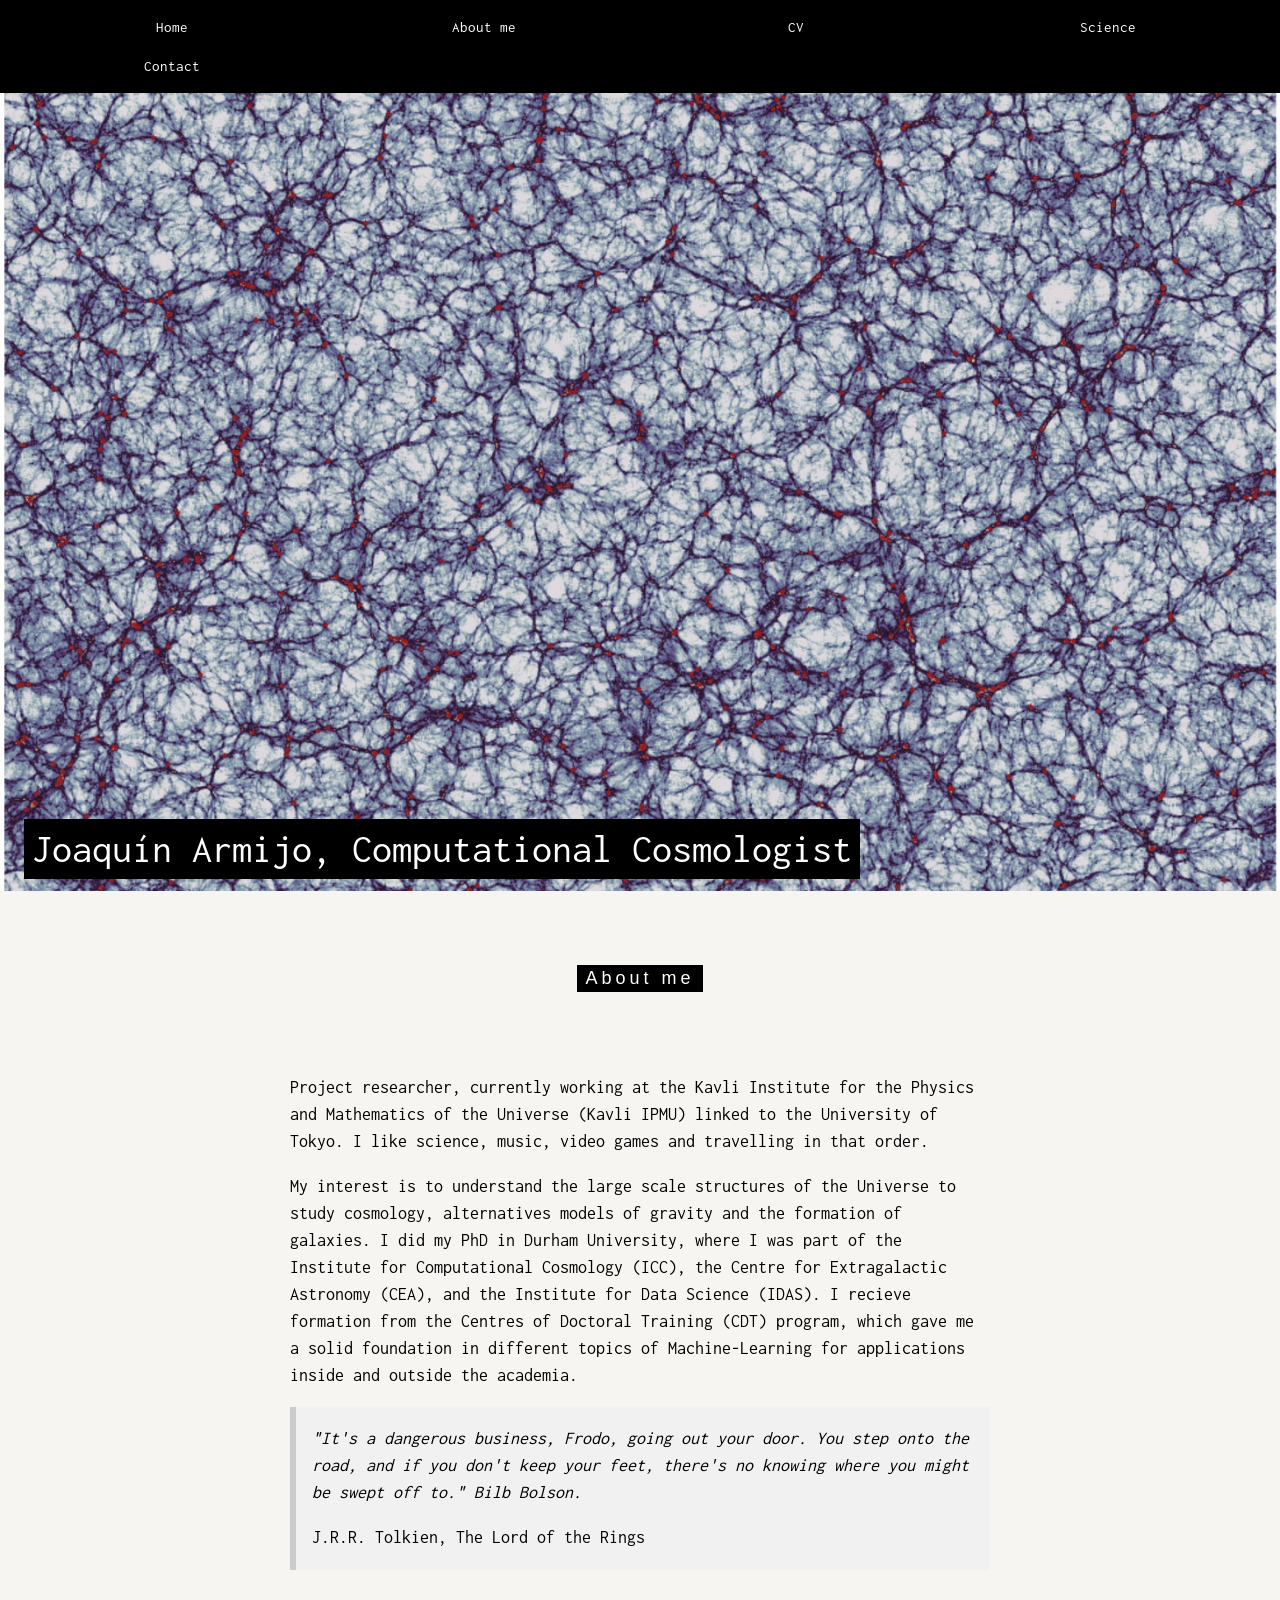
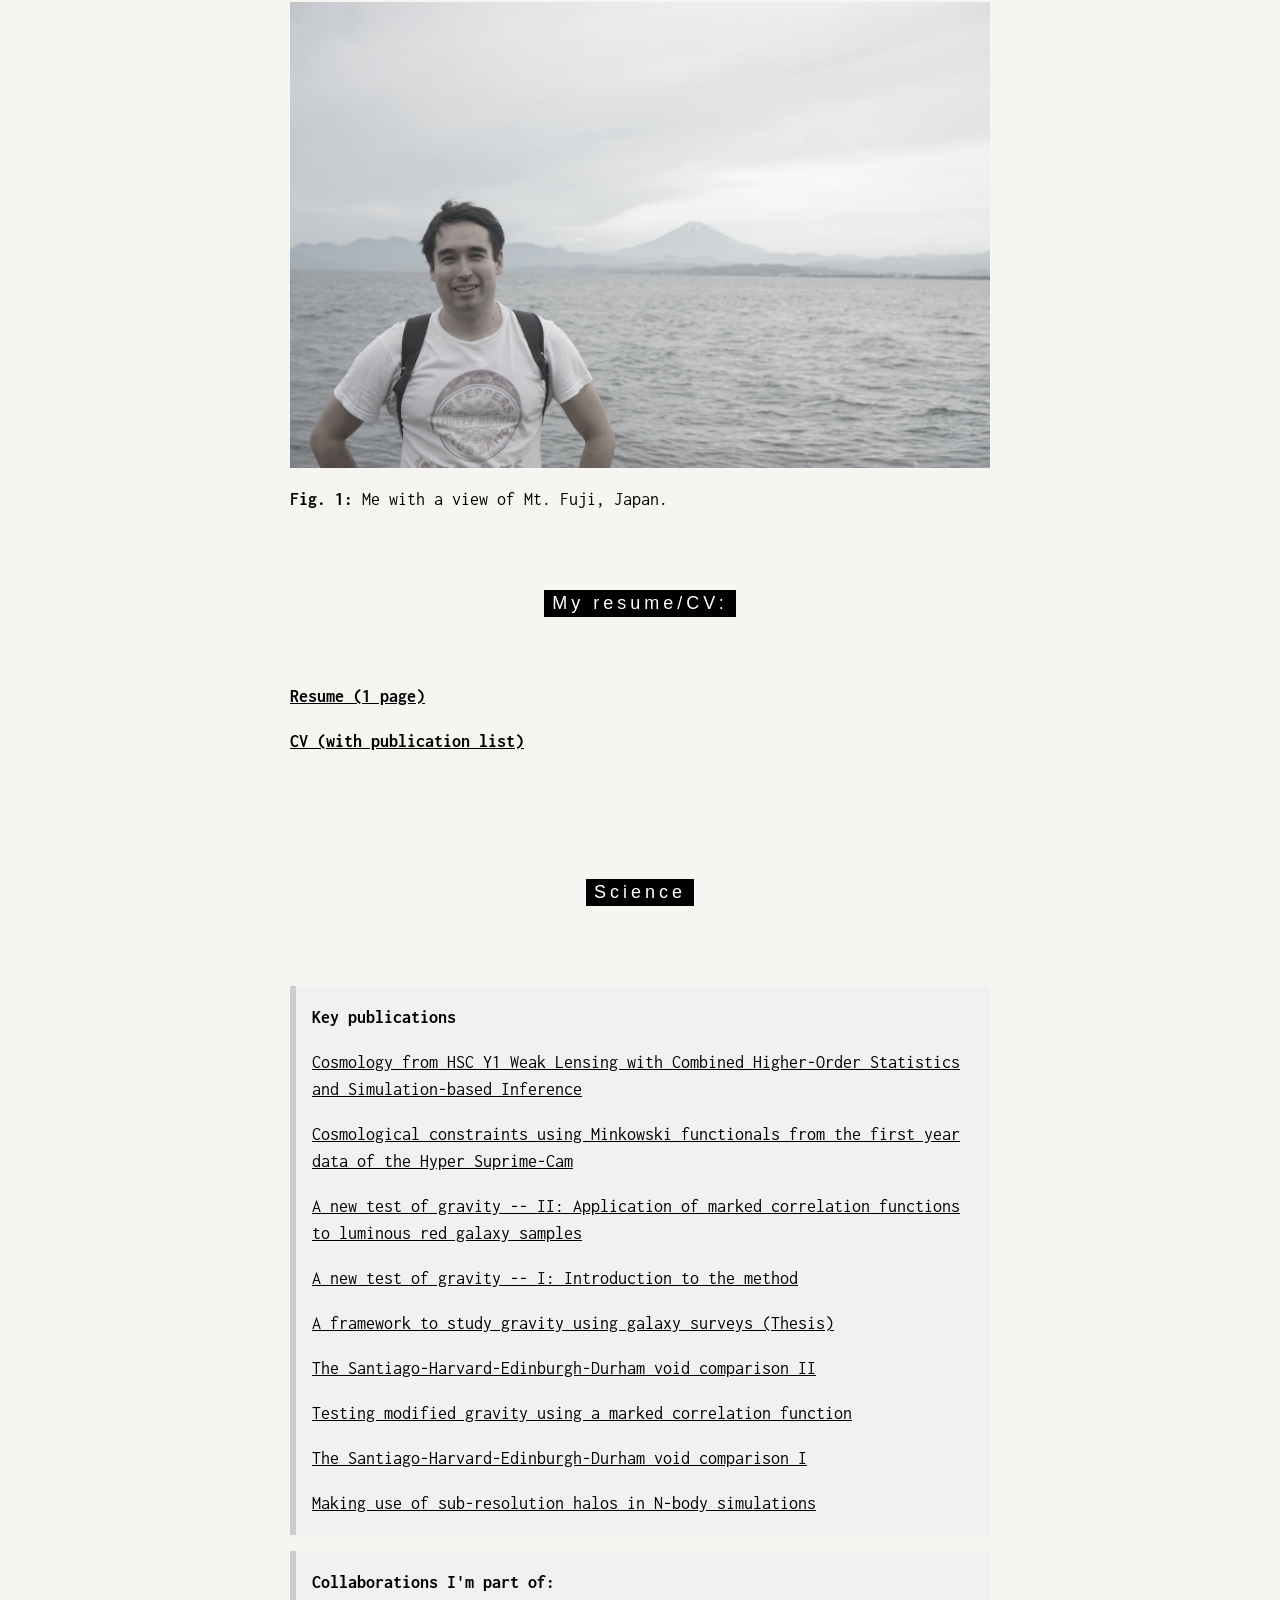
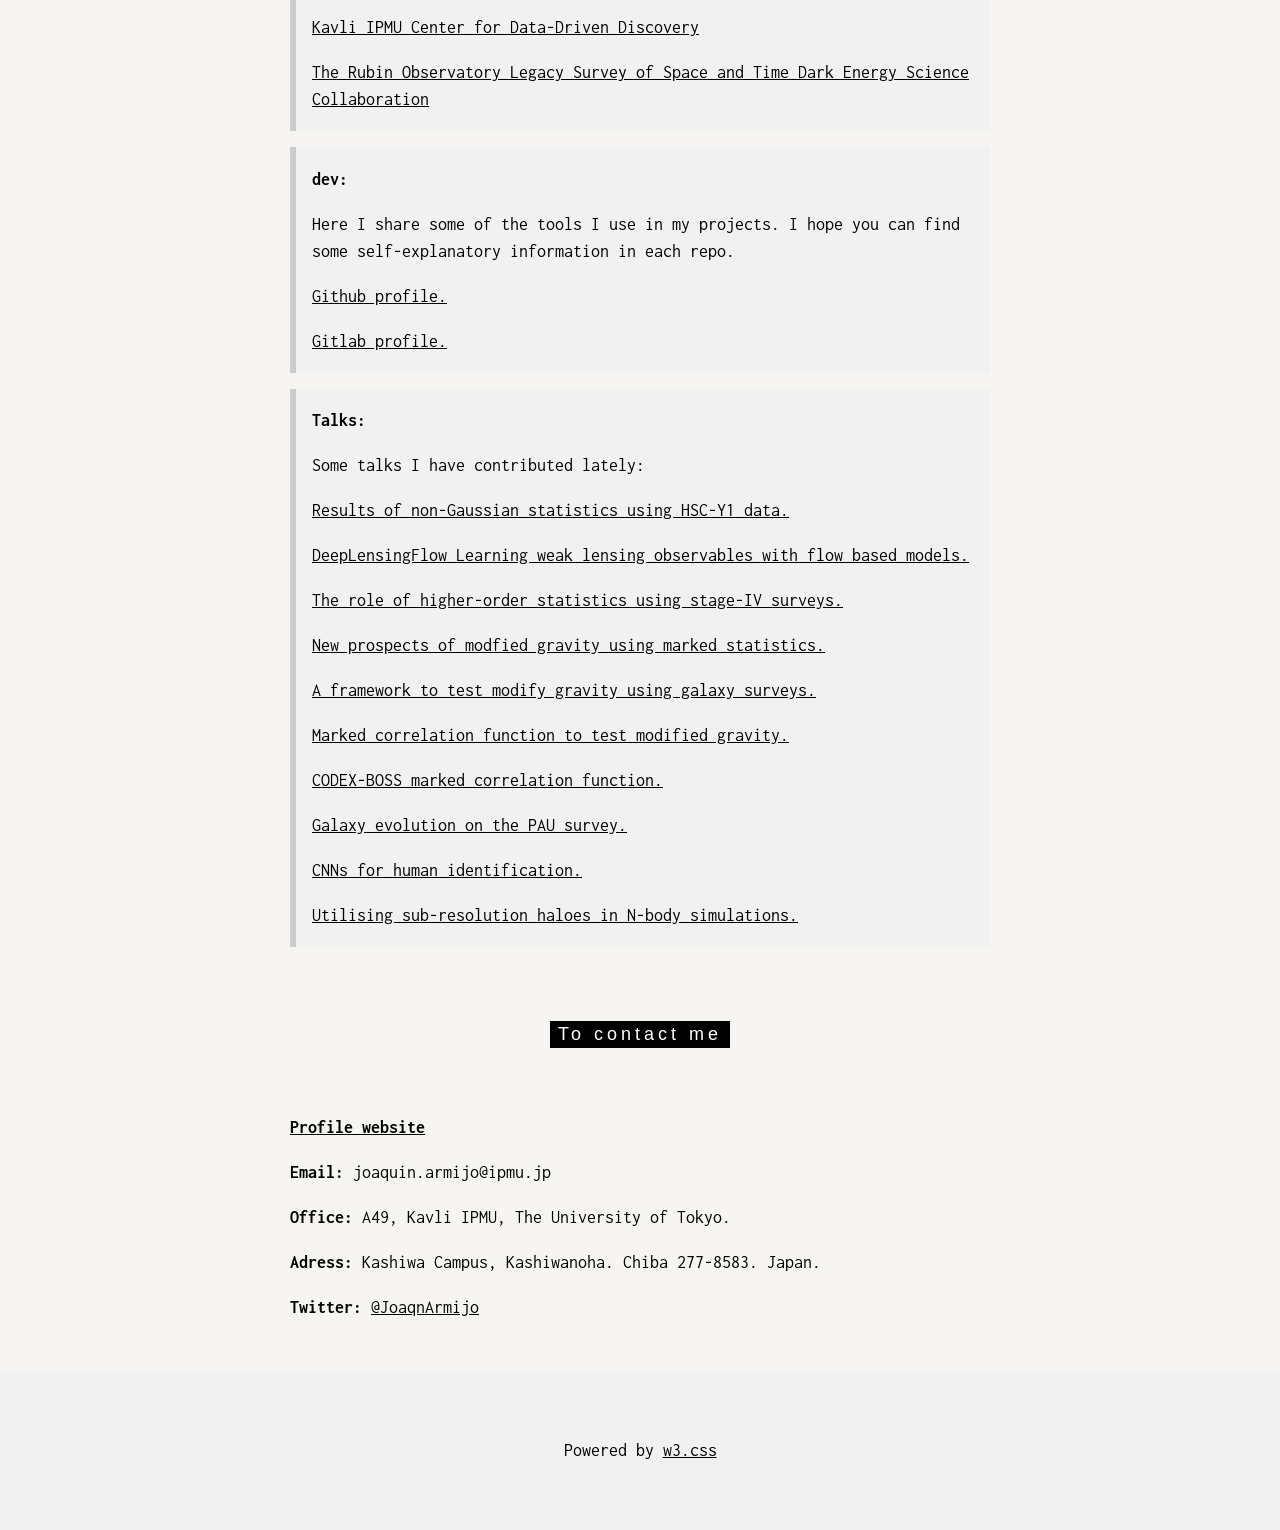
==== index.html @ f5b9fa9b "Update index.html" ====
<!DOCTYPE html>

<html>

<title> Joaquin Armijo, PhD in Astrophysics </title>
<meta charset="UTF-8">
<meta name="viewport" content="width=device-width, initial-scale=1">
<link rel="stylesheet" href="https://www.w3schools.com/w3css/4/w3.css">
<link rel="stylesheet" href="https://fonts.googleapis.com/css?family=Inconsolata">
<style>
body, html {
  height: 100%;
  font-family: "Inconsolata", sans-serif;
}

.bgimg {
  background-position: center;
  background-size: cover;
  background-image: url("w3images/GR_L768_z0.3_galaxies.jpg");
  min-height: 99%;
}

.menu {
  display: none;
}
</style>
<body>

<!-- Links (sit on top) -->
<div class="w3-top">
  <div class="w3-row w3-padding w3-black">
    <div class="w3-col s3">
      <a href="#" class="w3-button w3-block w3-black">Home</a>
    </div>
    <div class="w3-col s3">
      <a href="#About" class="w3-button w3-block w3-black">About me</a>
    </div>
    <div class="w3-col s3">
      <a href="#CV" class="w3-button w3-block w3-black">CV</a>
    </div>
    <div class="w3-col s3">
      <a href="#Science" class="w3-button w3-block w3-black">Science</a>
    </div>
    <div class="w3-col s3">
      <a href="#Contact" class="w3-button w3-block w3-black">Contact</a>
    </div>
  </div>
</div>

<!-- Header with image -->
<header class="bgimg w3-display-container w3-grayscale-min" id="home">
  <div class="w3-display-bottomleft w3-center w3-padding-large w3-hide-small">
    <span class="w3-tag w3-text-white" style="font-size:40px">Joaquín Armijo, Computational Cosmologist</span>
  </div>
</header>

<!-- Add a background color and large text to the whole page -->
<div class="w3-sand w3-grayscale w3-large">

<!-- About Container -->
<div class="w3-container" id="About">
  <div class="w3-content" style="max-width:700px">
    <h5 class="w3-center w3-padding-64"><span class="w3-tag w3-wide">About me</span></h5>
    <p> Project researcher, currently working at the Kavli Institute for the Physics and Mathematics of the Universe (Kavli IPMU) linked to the University of Tokyo. I like science, music, video games and travelling in that order.</p>
    <p> My interest is to understand the large scale structures of the Universe to study cosmology, alternatives models of gravity and the formation of galaxies. I did my PhD in Durham University, where I was part of the Institute for Computational Cosmology (ICC), the Centre for Extragalactic Astronomy (CEA), and the Institute for Data Science (IDAS).
	    I recieve formation from the Centres of Doctoral Training (CDT) program, which gave me a solid foundation in different topics of Machine-Learning for applications inside and outside the academia.</p>
    <div class="w3-panel w3-leftbar w3-light-grey">
      <p><i>"It's a dangerous business, Frodo, going out your door. You step onto the road, and if you don't keep your feet, there's no knowing where you might be swept off to." Bilb Bolson.</i></p>
      <p>J.R.R. Tolkien, The Lord of the Rings</p>
    </div>
    <img src="w3images/JA_Fuji.jpeg" style="width:100%;max-width:1000px" class="w3-margin-top">
    <p><strong>Fig. 1:</strong> Me with a view of Mt. Fuji, Japan.</p>

  </div>
</div>

<!-- CV/ Resume -->
<div class="w3-container" id="CV" style="padding-bottom:32px;">
  <div class="w3-content" style="max-width:700px">
    <h5 class="w3-center w3-padding-48"><span class="w3-tag w3-wide">My resume/CV:</span></h5>
    <p><a href= "resume1page_JoaquinArmijo.pdf" target="_blank"> <strong> Resume (1 page) </strong></a> </p>
  	<p><a href= "CV_JoaquinArmijo.pdf" target="_blank"> <strong> CV (with publication list) </strong></a> </p>
  </div>
</div>


<!-- Science Container -->
<div class="w3-container" id="Science">
  <div class="w3-content" style="max-width:700px">
  <h5 class="w3-center w3-padding-64"><span class="w3-tag w3-wide">Science</span></h5>
    <div class="w3-panel w3-leftbar w3-light-grey">
      <p><strong>Key publications</strong></p>
      <p> <a href = "https://arxiv.org/abs/2409.01301" target="_blank"> Cosmology from HSC Y1 Weak Lensing with Combined Higher-Order Statistics and Simulation-based Inference </a> </p>        
      <p> <a href = "https://arxiv.org/abs/2410.00401" target="_blank"> Cosmological constraints using Minkowski functionals from the first year data of the Hyper Suprime-Cam </a> </p>    
      <p> <a href = "https://arxiv.org/abs/2309.09636" target="_blank"> A new test of gravity -- II: Application of marked correlation functions to luminous red galaxy samples </a> </p>    
      <p> <a href = "https://arxiv.org/abs/2304.06218" target="_blank"> A new test of gravity -- I: Introduction to the method </a> </p>    
      <p> <a href = "http://etheses.dur.ac.uk/14746/" target="_blank"> A framework to study gravity using galaxy surveys (Thesis) </a> </p>    
      <p> <a href = "https://arxiv.org/abs/1810.02864" target="_blank"> The Santiago-Harvard-Edinburgh-Durham void comparison II </a> </p>
      <p>  <a href="https://arxiv.org/abs/1801.08975" target="_blank"> Testing modified gravity using a marked correlation function </a> </p>
      <p> <a href ="https://arxiv.org/abs/1710.01730" target="_blank"> The Santiago-Harvard-Edinburgh-Durham void comparison I </a></p>
      <p> <a href ="https://arxiv.org/abs/2111.11321" target="_blank"> Making use of sub-resolution halos in N-body simulations</a></p>
    </div>
    <div class="w3-panel w3-leftbar w3-light-grey">
      <p><strong>Collaborations I'm part of:</strong></p>
	<p> <a href = "https://cd3.ipmu.jp" target="_blank"> Kavli IPMU Center for Data-Driven Discovery </a> </p>
      <p> <a href = "https://lsstdesc.org" target="_blank"> The Rubin Observatory Legacy Survey of Space and Time Dark Energy Science Collaboration </a> </p>
    </div>
    <div class="w3-panel w3-leftbar w3-light-grey">
      <p><strong>dev:</strong></p>
      <p> Here I share some of the tools I use in my projects. I hope you can find some self-explanatory information in each repo. </p>
      <p> <a href = "https://github.com/jarmijotorres/" target="_blank"> Github profile. </a> </p>
      <p> <a href = "https://gitlab.com/jarmijotorres" target="_blank"> Gitlab profile. </a></p>
    </div>
    <div class="w3-panel w3-leftbar w3-light-grey">
      <p><strong>Talks:</strong></p>
      <p> Some talks I have contributed lately: </p>
	  <p> <a href = "talks\Presentation Cosmo2024 京都.pdf" target="_blank"> Results of non-Gaussian statistics using HSC-Y1 data. </a> </p>      
	  <p> <a href = "talks\Jarmijo_DeepLensingFlow_Chania.pdf" target="_blank"> DeepLensingFlow Learning weak lensing observables with flow based models. </a> </p>      
	  <p> <a href = "talks\Jarmijo_HOS-LSST.pdf" target="_blank"> The role of higher-order statistics using stage-IV surveys. </a> </p>    
	  <p> <a href = "talks\Jarmijo_SHACS_MG.pdf" target="_blank"> New prospects of modfied gravity using marked statistics. </a> </p>  
	  <p> <a href = "talks\IPMU_talk.pdf" target="_blank"> A framework to test modify gravity using galaxy surveys. </a> </p>
	  <p> <a href = "talks\Mock_Cba_jarmijo.pdf" target="_blank" > Marked correlation function to test modified gravity.</a> </p>
      <p> <a href = "talks\CODEXBOSS_talk.pdf" target="_blank"> CODEX-BOSS marked correlation function.</a> </p>
	  <p> <a href = "talks\PAUS_talk.pdf" target="_blank" > Galaxy evolution on the PAU survey.</a> </p>
	  <p> <a href = "talks\TeamProject_Tharsus.pdf" target="_blank" > CNNs for human identification.</a> </p>
	  <p> <a href = "https://slides.com/jarmijo/deck-c13eb0/fullscreen" target="_blank"> Utilising sub-resolution haloes in N-body simulations. </a></p>
      
    </div>
  </div>
</div>

<!-- Contact/Area Container -->
<div class="w3-container" id="Contact" style="padding-bottom:32px;">
  <div class="w3-content" style="max-width:700px">
    <h5 class="w3-center w3-padding-48"><span class="w3-tag w3-wide">To contact me</span></h5>
    <p><a href= "https://db.ipmu.jp/member/personal/7015en.html" target="_blank"> <strong> Profile website </strong></a> </p>
    <p><strong>Email:</strong> joaquin.armijo@ipmu.jp</p>
    <p><strong>Office:</strong> A49, Kavli IPMU, The University of Tokyo.</p>
    <p><strong>Adress:</strong> Kashiwa Campus, Kashiwanoha. Chiba 277-8583. Japan.</p>
    <p> <strong>Twitter:</strong> <a href="https://twitter.com/JoaqnArmijo"> @JoaqnArmijo </a></p>
  </div>
</div>

<!-- Footer -->
<footer class="w3-center w3-light-grey w3-padding-48 w3-large">
  <p>Powered by <a href="https://www.w3schools.com/w3css/default.asp" title="W3.CSS" target="_blank" class="w3-hover-text-green">w3.css</a></p>
</footer>

<script>
// Tabbed Menu
function openMenu(evt, menuName) {
  var i, x, tablinks;
  x = document.getElementsByClassName("menu");
  for (i = 0; i < x.length; i++) {
    x[i].style.display = "none";
  }
  tablinks = document.getElementsByClassName("tablink");
  for (i = 0; i < x.length; i++) {
    tablinks[i].className = tablinks[i].className.replace(" w3-dark-grey", "");
  }
  document.getElementById(menuName).style.display = "block";
  evt.currentTarget.firstElementChild.className += " w3-dark-grey";
}
document.getElementById("myLink").click();
</script>

</body>
</html>
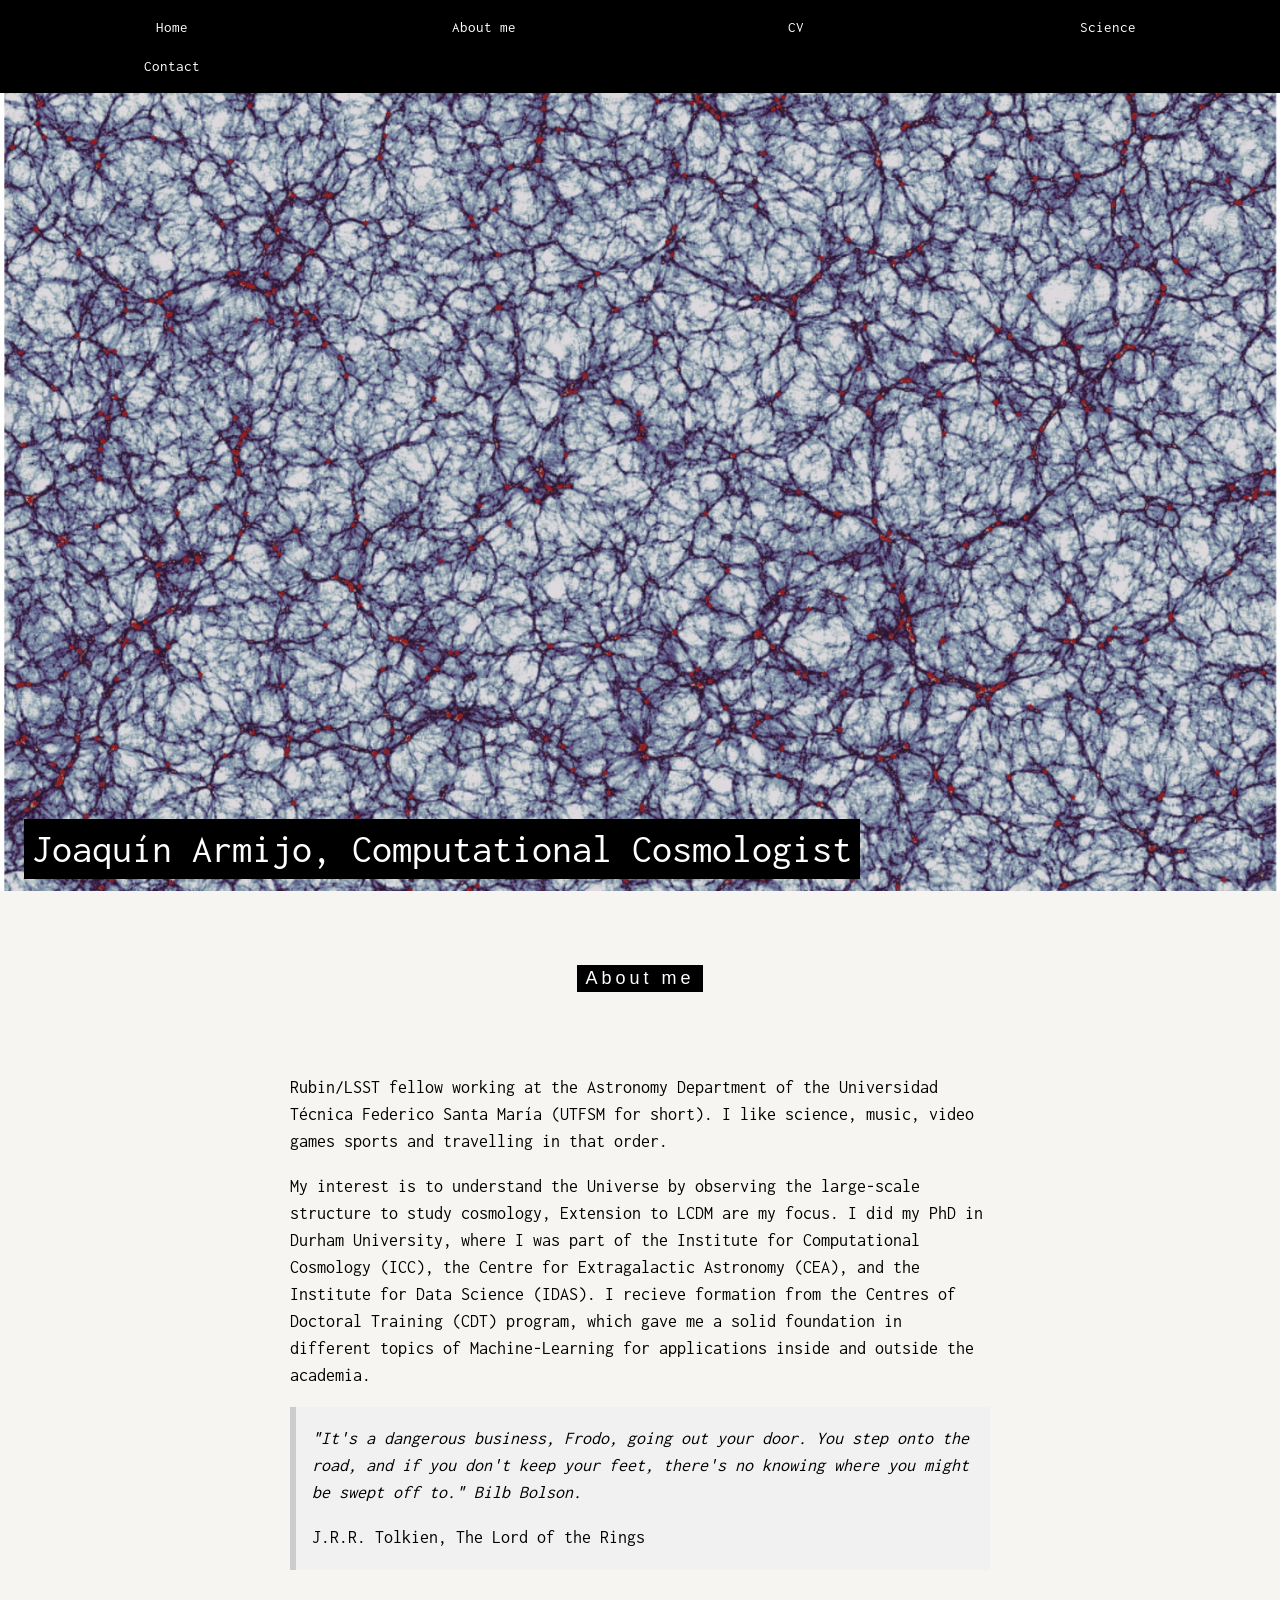
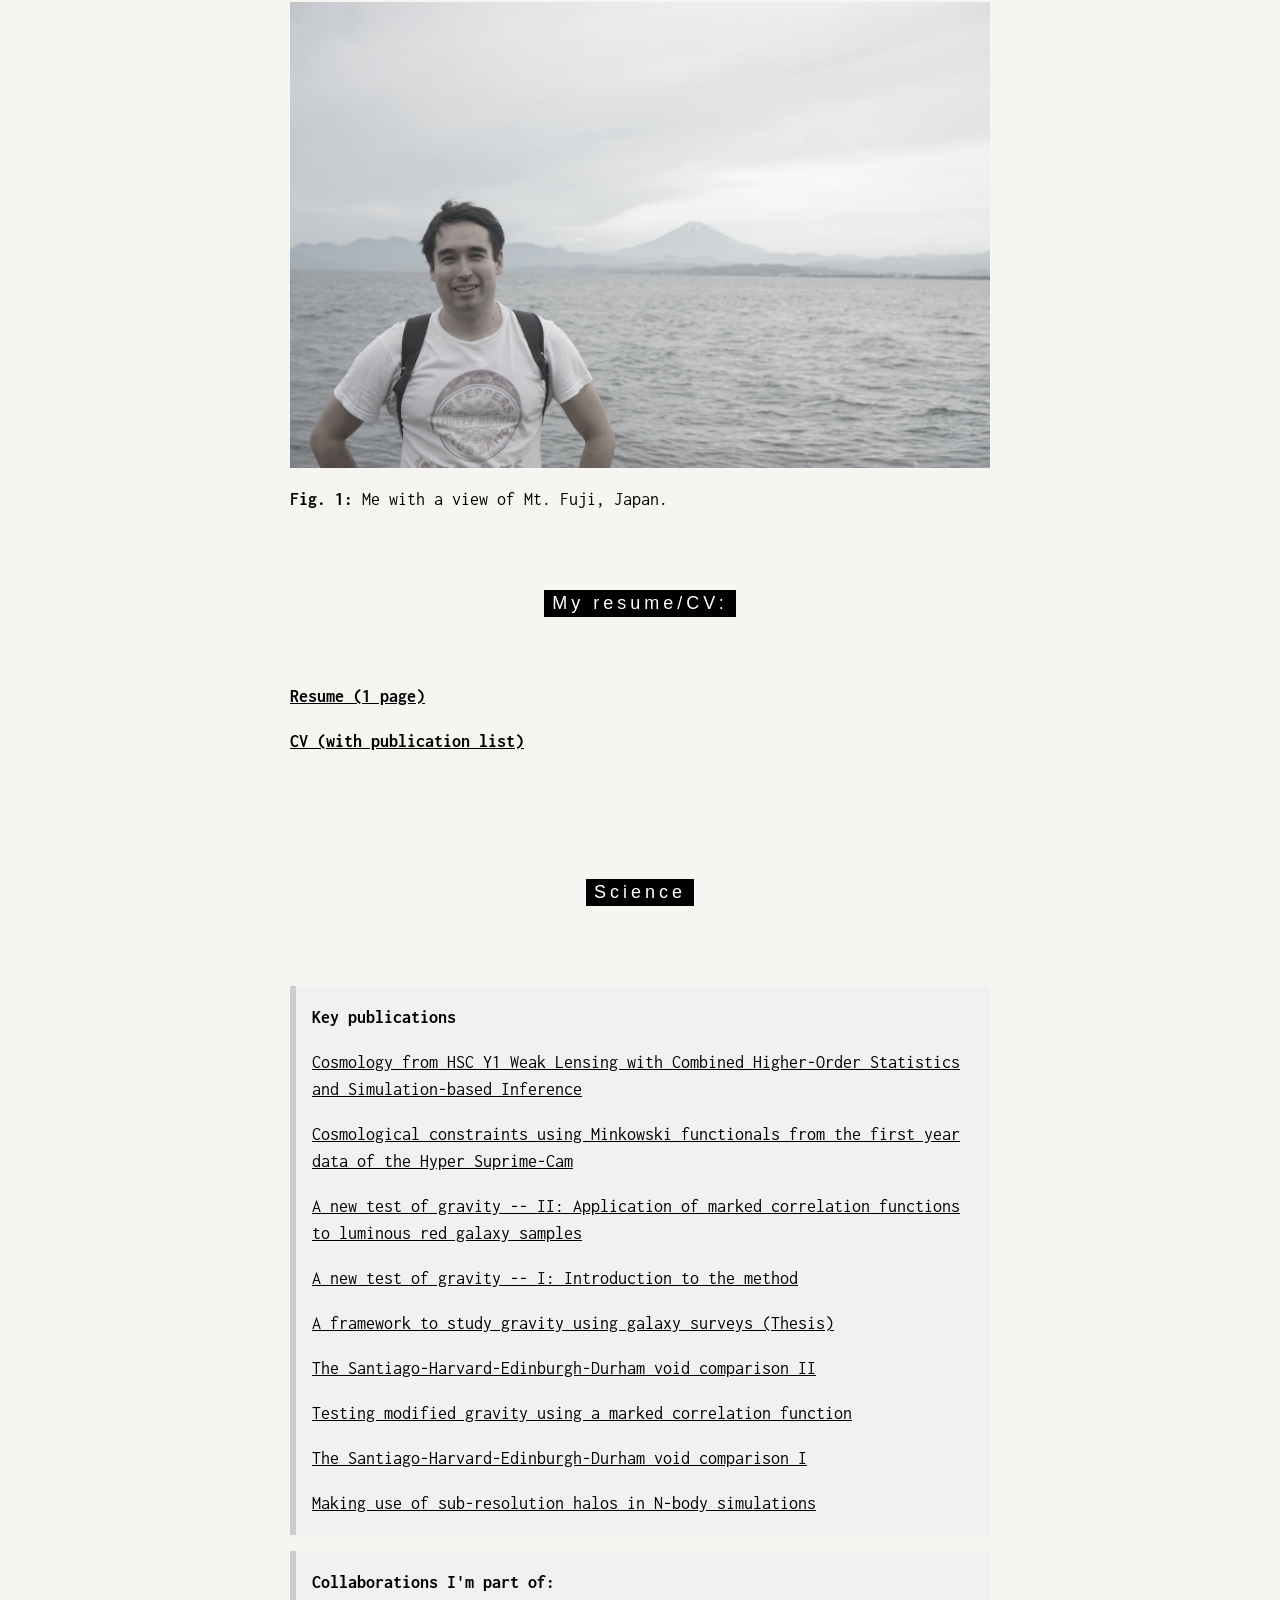
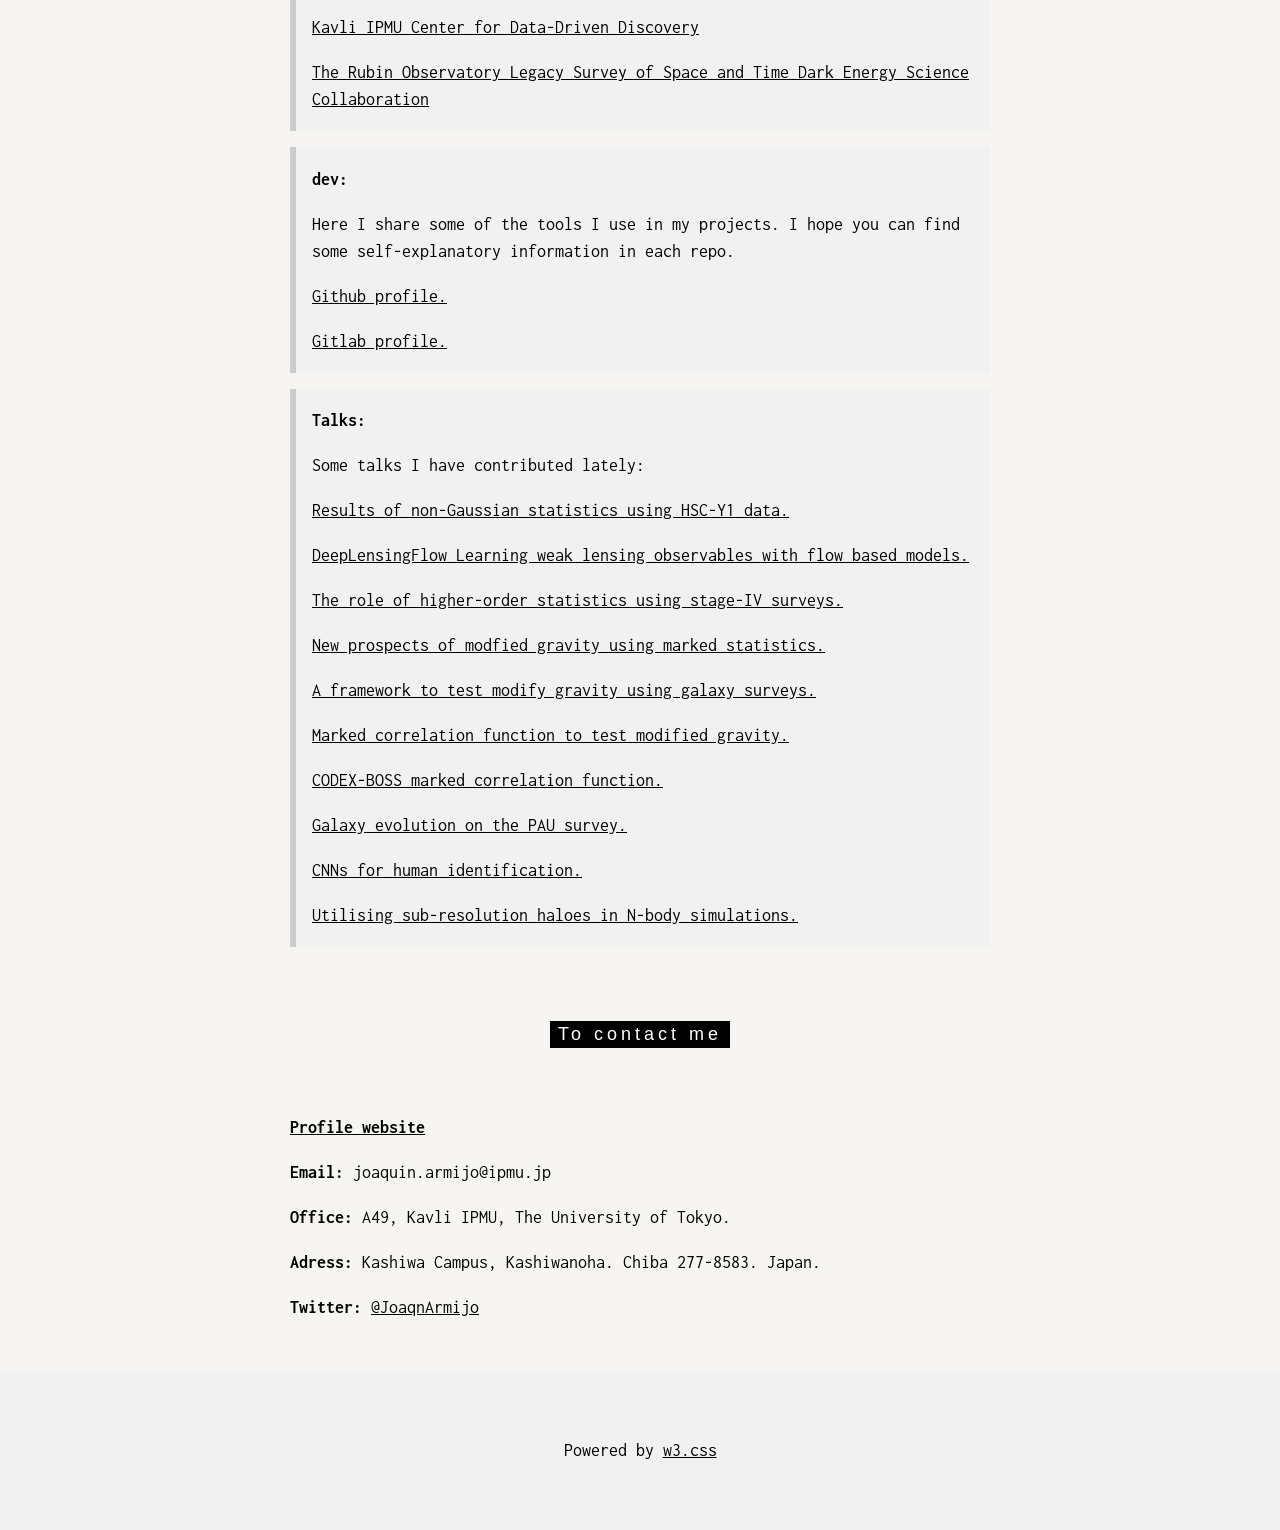
==== commit d3292b76: "Update description in index" ====
--- a/index.html
+++ b/index.html
@@ -61,8 +61,8 @@
 <div class="w3-container" id="About">
   <div class="w3-content" style="max-width:700px">
     <h5 class="w3-center w3-padding-64"><span class="w3-tag w3-wide">About me</span></h5>
-    <p> Project researcher, currently working at the Kavli Institute for the Physics and Mathematics of the Universe (Kavli IPMU) linked to the University of Tokyo. I like science, music, video games and travelling in that order.</p>
-    <p> My interest is to understand the large scale structures of the Universe to study cosmology, alternatives models of gravity and the formation of galaxies. I did my PhD in Durham University, where I was part of the Institute for Computational Cosmology (ICC), the Centre for Extragalactic Astronomy (CEA), and the Institute for Data Science (IDAS).
+    <p> Rubin/LSST fellow working at the Astronomy Department of the Universidad Técnica Federico Santa María (UTFSM for short). I like science, music, video games sports and travelling in that order.</p>
+    <p> My interest is to understand the Universe by observing the large-scale structure to study cosmology, Extension to LCDM are my focus. I did my PhD in Durham University, where I was part of the Institute for Computational Cosmology (ICC), the Centre for Extragalactic Astronomy (CEA), and the Institute for Data Science (IDAS).
 	    I recieve formation from the Centres of Doctoral Training (CDT) program, which gave me a solid foundation in different topics of Machine-Learning for applications inside and outside the academia.</p>
     <div class="w3-panel w3-leftbar w3-light-grey">
       <p><i>"It's a dangerous business, Frodo, going out your door. You step onto the road, and if you don't keep your feet, there's no knowing where you might be swept off to." Bilb Bolson.</i></p>
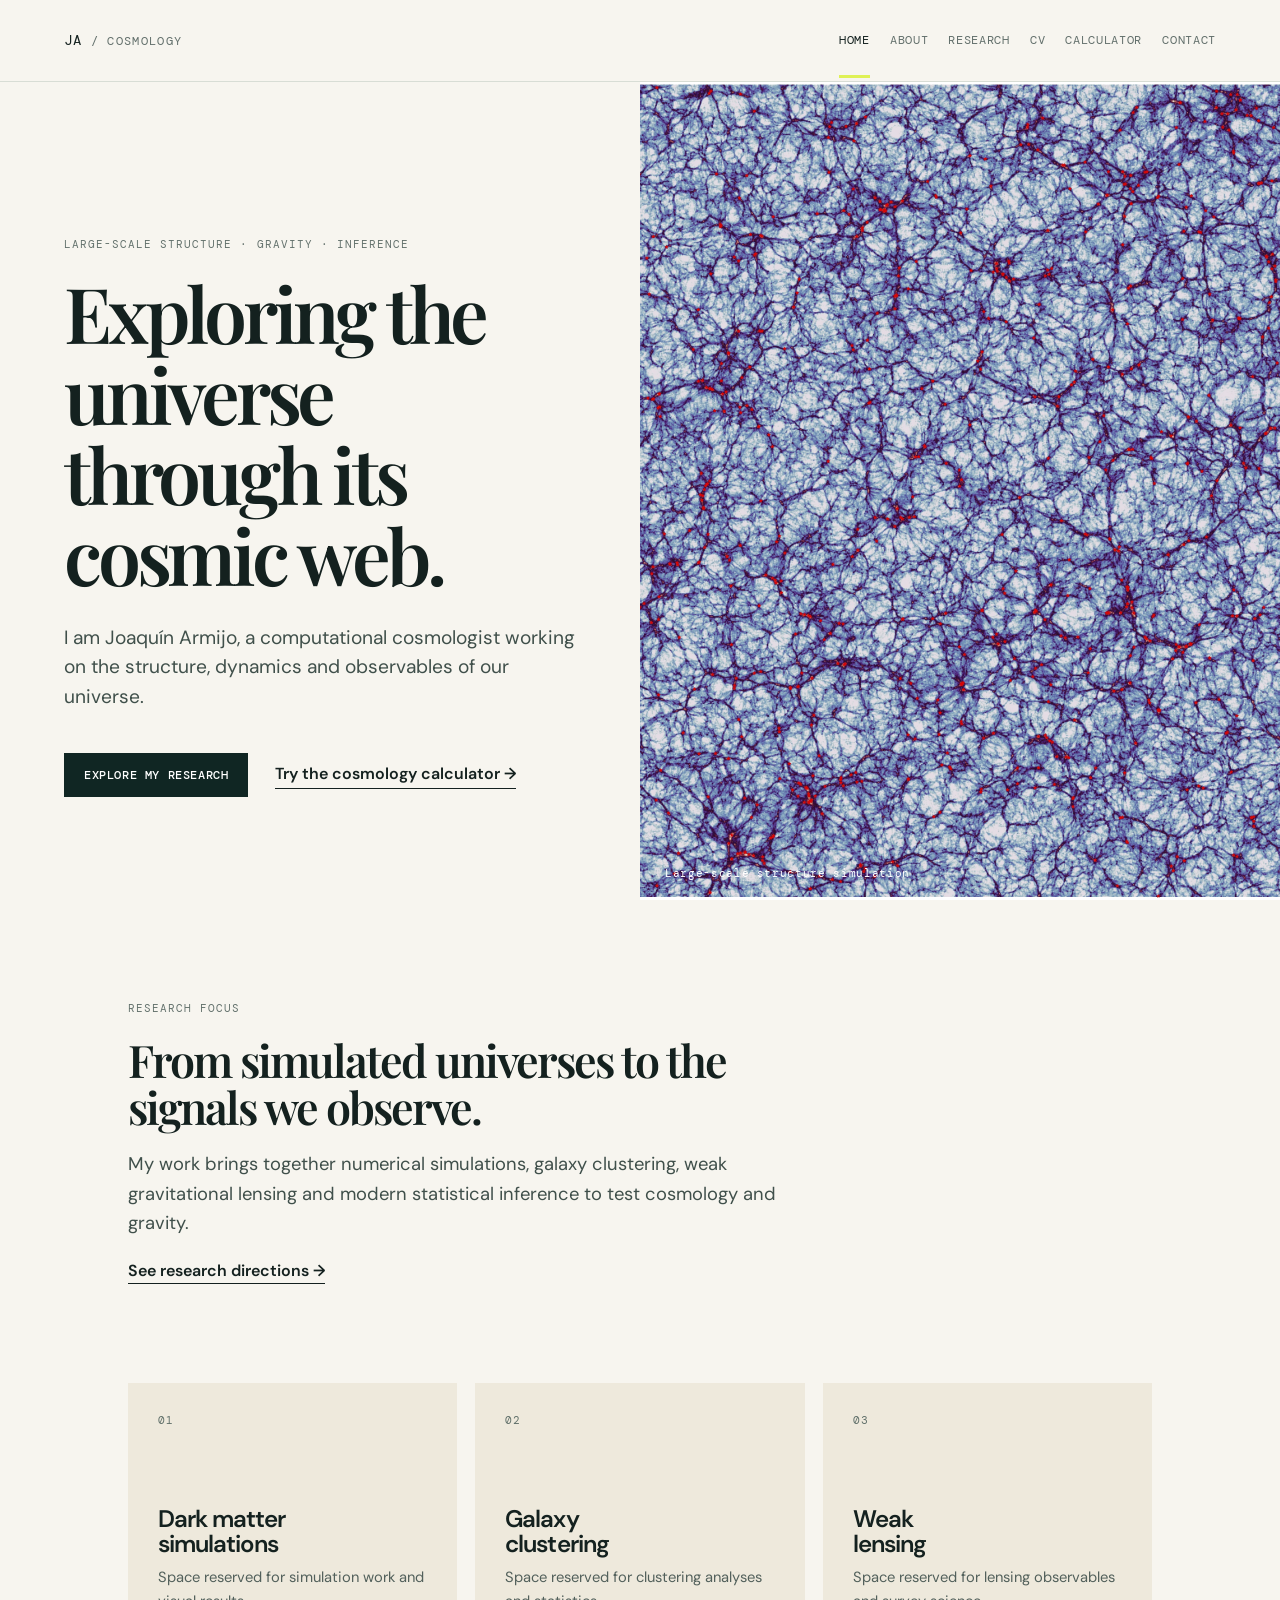
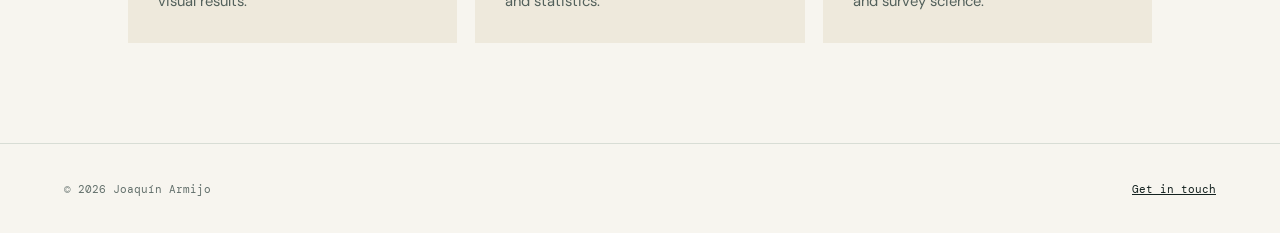
==== commit c6a6d6bd: "Restructure site and add cosmology explorer" ====
--- a/index.html
+++ b/index.html
@@ -1,169 +1 @@
-<!DOCTYPE html>
-
-<html>
-
-<title> Joaquin Armijo, PhD in Astrophysics </title>
-<meta charset="UTF-8">
-<meta name="viewport" content="width=device-width, initial-scale=1">
-<link rel="stylesheet" href="https://www.w3schools.com/w3css/4/w3.css">
-<link rel="stylesheet" href="https://fonts.googleapis.com/css?family=Inconsolata">
-<style>
-body, html {
-  height: 100%;
-  font-family: "Inconsolata", sans-serif;
-}
-
-.bgimg {
-  background-position: center;
-  background-size: cover;
-  background-image: url("w3images/GR_L768_z0.3_galaxies.jpg");
-  min-height: 99%;
-}
-
-.menu {
-  display: none;
-}
-</style>
-<body>
-
-<!-- Links (sit on top) -->
-<div class="w3-top">
-  <div class="w3-row w3-padding w3-black">
-    <div class="w3-col s3">
-      <a href="#" class="w3-button w3-block w3-black">Home</a>
-    </div>
-    <div class="w3-col s3">
-      <a href="#About" class="w3-button w3-block w3-black">About me</a>
-    </div>
-    <div class="w3-col s3">
-      <a href="#CV" class="w3-button w3-block w3-black">CV</a>
-    </div>
-    <div class="w3-col s3">
-      <a href="#Science" class="w3-button w3-block w3-black">Science</a>
-    </div>
-    <div class="w3-col s3">
-      <a href="#Contact" class="w3-button w3-block w3-black">Contact</a>
-    </div>
-  </div>
-</div>
-
-<!-- Header with image -->
-<header class="bgimg w3-display-container w3-grayscale-min" id="home">
-  <div class="w3-display-bottomleft w3-center w3-padding-large w3-hide-small">
-    <span class="w3-tag w3-text-white" style="font-size:40px">Joaquín Armijo, Computational Cosmologist</span>
-  </div>
-</header>
-
-<!-- Add a background color and large text to the whole page -->
-<div class="w3-sand w3-grayscale w3-large">
-
-<!-- About Container -->
-<div class="w3-container" id="About">
-  <div class="w3-content" style="max-width:700px">
-    <h5 class="w3-center w3-padding-64"><span class="w3-tag w3-wide">About me</span></h5>
-    <p> Rubin/LSST fellow working at the Astronomy Department of the Universidad Técnica Federico Santa María (UTFSM for short). I like science, music, video games sports and travelling in that order.</p>
-    <p> My interest is to understand the Universe by observing the large-scale structure to study cosmology, Extension to LCDM are my focus. I did my PhD in Durham University, where I was part of the Institute for Computational Cosmology (ICC), the Centre for Extragalactic Astronomy (CEA), and the Institute for Data Science (IDAS).
-	    I recieve formation from the Centres of Doctoral Training (CDT) program, which gave me a solid foundation in different topics of Machine-Learning for applications inside and outside the academia.</p>
-    <div class="w3-panel w3-leftbar w3-light-grey">
-      <p><i>"It's a dangerous business, Frodo, going out your door. You step onto the road, and if you don't keep your feet, there's no knowing where you might be swept off to." Bilb Bolson.</i></p>
-      <p>J.R.R. Tolkien, The Lord of the Rings</p>
-    </div>
-    <img src="w3images/JA_Fuji.jpeg" style="width:100%;max-width:1000px" class="w3-margin-top">
-    <p><strong>Fig. 1:</strong> Me with a view of Mt. Fuji, Japan.</p>
-
-  </div>
-</div>
-
-<!-- CV/ Resume -->
-<div class="w3-container" id="CV" style="padding-bottom:32px;">
-  <div class="w3-content" style="max-width:700px">
-    <h5 class="w3-center w3-padding-48"><span class="w3-tag w3-wide">My resume/CV:</span></h5>
-    <p><a href= "resume1page_JoaquinArmijo.pdf" target="_blank"> <strong> Resume (1 page) </strong></a> </p>
-  	<p><a href= "CV_JoaquinArmijo.pdf" target="_blank"> <strong> CV (with publication list) </strong></a> </p>
-  </div>
-</div>
-
-
-<!-- Science Container -->
-<div class="w3-container" id="Science">
-  <div class="w3-content" style="max-width:700px">
-  <h5 class="w3-center w3-padding-64"><span class="w3-tag w3-wide">Science</span></h5>
-    <div class="w3-panel w3-leftbar w3-light-grey">
-      <p><strong>Key publications</strong></p>
-      <p> <a href = "https://arxiv.org/abs/2409.01301" target="_blank"> Cosmology from HSC Y1 Weak Lensing with Combined Higher-Order Statistics and Simulation-based Inference </a> </p>        
-      <p> <a href = "https://arxiv.org/abs/2410.00401" target="_blank"> Cosmological constraints using Minkowski functionals from the first year data of the Hyper Suprime-Cam </a> </p>    
-      <p> <a href = "https://arxiv.org/abs/2309.09636" target="_blank"> A new test of gravity -- II: Application of marked correlation functions to luminous red galaxy samples </a> </p>    
-      <p> <a href = "https://arxiv.org/abs/2304.06218" target="_blank"> A new test of gravity -- I: Introduction to the method </a> </p>    
-      <p> <a href = "http://etheses.dur.ac.uk/14746/" target="_blank"> A framework to study gravity using galaxy surveys (Thesis) </a> </p>    
-      <p> <a href = "https://arxiv.org/abs/1810.02864" target="_blank"> The Santiago-Harvard-Edinburgh-Durham void comparison II </a> </p>
-      <p>  <a href="https://arxiv.org/abs/1801.08975" target="_blank"> Testing modified gravity using a marked correlation function </a> </p>
-      <p> <a href ="https://arxiv.org/abs/1710.01730" target="_blank"> The Santiago-Harvard-Edinburgh-Durham void comparison I </a></p>
-      <p> <a href ="https://arxiv.org/abs/2111.11321" target="_blank"> Making use of sub-resolution halos in N-body simulations</a></p>
-    </div>
-    <div class="w3-panel w3-leftbar w3-light-grey">
-      <p><strong>Collaborations I'm part of:</strong></p>
-	<p> <a href = "https://cd3.ipmu.jp" target="_blank"> Kavli IPMU Center for Data-Driven Discovery </a> </p>
-      <p> <a href = "https://lsstdesc.org" target="_blank"> The Rubin Observatory Legacy Survey of Space and Time Dark Energy Science Collaboration </a> </p>
-    </div>
-    <div class="w3-panel w3-leftbar w3-light-grey">
-      <p><strong>dev:</strong></p>
-      <p> Here I share some of the tools I use in my projects. I hope you can find some self-explanatory information in each repo. </p>
-      <p> <a href = "https://github.com/jarmijotorres/" target="_blank"> Github profile. </a> </p>
-      <p> <a href = "https://gitlab.com/jarmijotorres" target="_blank"> Gitlab profile. </a></p>
-    </div>
-    <div class="w3-panel w3-leftbar w3-light-grey">
-      <p><strong>Talks:</strong></p>
-      <p> Some talks I have contributed lately: </p>
-	  <p> <a href = "talks\Presentation Cosmo2024 京都.pdf" target="_blank"> Results of non-Gaussian statistics using HSC-Y1 data. </a> </p>      
-	  <p> <a href = "talks\Jarmijo_DeepLensingFlow_Chania.pdf" target="_blank"> DeepLensingFlow Learning weak lensing observables with flow based models. </a> </p>      
-	  <p> <a href = "talks\Jarmijo_HOS-LSST.pdf" target="_blank"> The role of higher-order statistics using stage-IV surveys. </a> </p>    
-	  <p> <a href = "talks\Jarmijo_SHACS_MG.pdf" target="_blank"> New prospects of modfied gravity using marked statistics. </a> </p>  
-	  <p> <a href = "talks\IPMU_talk.pdf" target="_blank"> A framework to test modify gravity using galaxy surveys. </a> </p>
-	  <p> <a href = "talks\Mock_Cba_jarmijo.pdf" target="_blank" > Marked correlation function to test modified gravity.</a> </p>
-      <p> <a href = "talks\CODEXBOSS_talk.pdf" target="_blank"> CODEX-BOSS marked correlation function.</a> </p>
-	  <p> <a href = "talks\PAUS_talk.pdf" target="_blank" > Galaxy evolution on the PAU survey.</a> </p>
-	  <p> <a href = "talks\TeamProject_Tharsus.pdf" target="_blank" > CNNs for human identification.</a> </p>
-	  <p> <a href = "https://slides.com/jarmijo/deck-c13eb0/fullscreen" target="_blank"> Utilising sub-resolution haloes in N-body simulations. </a></p>
-      
-    </div>
-  </div>
-</div>
-
-<!-- Contact/Area Container -->
-<div class="w3-container" id="Contact" style="padding-bottom:32px;">
-  <div class="w3-content" style="max-width:700px">
-    <h5 class="w3-center w3-padding-48"><span class="w3-tag w3-wide">To contact me</span></h5>
-    <p><a href= "https://db.ipmu.jp/member/personal/7015en.html" target="_blank"> <strong> Profile website </strong></a> </p>
-    <p><strong>Email:</strong> joaquin.armijo@ipmu.jp</p>
-    <p><strong>Office:</strong> A49, Kavli IPMU, The University of Tokyo.</p>
-    <p><strong>Adress:</strong> Kashiwa Campus, Kashiwanoha. Chiba 277-8583. Japan.</p>
-    <p> <strong>Twitter:</strong> <a href="https://twitter.com/JoaqnArmijo"> @JoaqnArmijo </a></p>
-  </div>
-</div>
-
-<!-- Footer -->
-<footer class="w3-center w3-light-grey w3-padding-48 w3-large">
-  <p>Powered by <a href="https://www.w3schools.com/w3css/default.asp" title="W3.CSS" target="_blank" class="w3-hover-text-green">w3.css</a></p>
-</footer>
-
-<script>
-// Tabbed Menu
-function openMenu(evt, menuName) {
-  var i, x, tablinks;
-  x = document.getElementsByClassName("menu");
-  for (i = 0; i < x.length; i++) {
-    x[i].style.display = "none";
-  }
-  tablinks = document.getElementsByClassName("tablink");
-  for (i = 0; i < x.length; i++) {
-    tablinks[i].className = tablinks[i].className.replace(" w3-dark-grey", "");
-  }
-  document.getElementById(menuName).style.display = "block";
-  evt.currentTarget.firstElementChild.className += " w3-dark-grey";
-}
-document.getElementById("myLink").click();
-</script>
-
-</body>
-</html>
-
+<!doctype html><html lang="en"><head><meta charset="utf-8"><meta name="viewport" content="width=device-width,initial-scale=1"><meta name="description" content="Joaquín Armijo — computational cosmologist."><title>Joaquín Armijo | Computational Cosmologist</title><link rel="stylesheet" href="assets/site.css"></head><body><header class="site-header"><a class="wordmark" href="index.html">JA<span> / COSMOLOGY</span></a><nav aria-label="Primary navigation"><a class="active" href="index.html">Home</a><a href="about.html">About</a><a href="research.html">Research</a><a href="cv.html">CV</a><a href="calculator.html">Calculator</a><a href="contact.html">Contact</a></nav></header><main><section class="hero"><div class="hero-copy"><p class="eyebrow">Large-scale structure · gravity · inference</p><h1>Exploring the universe through its cosmic web.</h1><p class="lede">I am Joaquín Armijo, a computational cosmologist working on the structure, dynamics and observables of our universe.</p><div class="actions"><a class="button" href="research.html">Explore my research</a><a class="text-link" href="calculator.html">Try the cosmology calculator →</a></div></div><div class="hero-image"><img src="w3images/GR_L768_z0.3_galaxies.jpg" alt="Simulation of the cosmic web with galaxies"><p>Large-scale structure simulation</p></div></section><section class="intro section"><p class="eyebrow">Research focus</p><h2>From simulated universes to the signals we observe.</h2><p>My work brings together numerical simulations, galaxy clustering, weak gravitational lensing and modern statistical inference to test cosmology and gravity.</p><a class="text-link" href="research.html">See research directions →</a></section><section class="feature-grid section"><a href="research.html#dark-matter" class="feature"><span>01</span><h3>Dark matter<br>simulations</h3><p>Space reserved for simulation work and visual results.</p></a><a href="research.html#clustering" class="feature"><span>02</span><h3>Galaxy<br>clustering</h3><p>Space reserved for clustering analyses and statistics.</p></a><a href="research.html#lensing" class="feature"><span>03</span><h3>Weak<br>lensing</h3><p>Space reserved for lensing observables and survey science.</p></a></section></main><footer><span>© <span id="year"></span> Joaquín Armijo</span><a href="contact.html">Get in touch</a></footer><script>document.getElementById('year').textContent=new Date().getFullYear()</script></body></html>
--- a/assets/site.css
+++ b/assets/site.css
@@ -0,0 +1,2 @@
+@import url('https://fonts.googleapis.com/css2?family=DM+Mono:wght@400;500&family=DM+Sans:opsz,wght@9..40,400;9..40,500;9..40,600&family=Playfair+Display:ital,wght@0,600;0,700;1,600&display=swap');
+:root{--ink:#14211f;--muted:#63706c;--paper:#f7f5ef;--line:#d8ddd5;--lime:#dff155;--night:#102623;--cream:#eee9dc}*{box-sizing:border-box}html{scroll-behavior:smooth}body{margin:0;background:var(--paper);color:var(--ink);font-family:"DM Sans",sans-serif;font-size:16px;line-height:1.6}.site-header{min-height:82px;padding:0 5vw;display:flex;justify-content:space-between;align-items:center;border-bottom:1px solid var(--line);gap:25px}.wordmark{font-family:"DM Mono",monospace;font-size:.9rem;letter-spacing:.09em;color:var(--ink);text-decoration:none;white-space:nowrap}.wordmark span{color:var(--muted);font-size:.72rem}nav{display:flex;gap:20px;flex-wrap:wrap;justify-content:flex-end}nav a{font-family:"DM Mono",monospace;font-size:.72rem;text-transform:uppercase;letter-spacing:.06em;color:var(--muted);text-decoration:none;padding:29px 0 24px;border-bottom:3px solid transparent}nav a:hover,nav a.active{color:var(--ink);border-color:var(--lime)}h1,h2,h3{line-height:1.05;margin:0;font-weight:600}h1,h2{font-family:"Playfair Display",serif}h1{font-size:clamp(2.8rem,6vw,6.4rem);letter-spacing:-.055em}h2{font-size:clamp(2rem,3.5vw,3.5rem);letter-spacing:-.045em}h3{font-size:1.5rem;letter-spacing:-.04em}p{margin:0 0 1.2rem}.lede{font-size:1.2rem;line-height:1.55;color:#40504b;max-width:680px}.eyebrow{font-family:"DM Mono",monospace;text-transform:uppercase;letter-spacing:.09em;font-size:.71rem;color:#64726d;margin-bottom:18px}.hero{min-height:calc(100vh - 82px);display:grid;grid-template-columns:1fr 1fr}.hero-copy{padding:12vw 5vw 8vw;display:flex;flex-direction:column;justify-content:center}.hero-copy h1{max-width:700px}.hero-copy .lede{margin-top:28px}.actions{display:flex;align-items:center;gap:27px;flex-wrap:wrap;margin-top:22px}.button{border:0;background:var(--night);color:white;text-decoration:none;padding:14px 20px;font:500 .75rem "DM Mono",monospace;letter-spacing:.05em;text-transform:uppercase;cursor:pointer}.button:hover{background:#294843}.text-link{color:var(--ink);font-weight:600;text-decoration:none;border-bottom:1px solid var(--ink);padding-bottom:2px}.hero-image{margin:0;position:relative;background:#172421;min-height:430px}.hero-image img{height:100%;width:100%;object-fit:cover;filter:saturate(.8) contrast(1.05)}.hero-image p{position:absolute;bottom:20px;left:25px;color:white;font:400 .68rem "DM Mono",monospace;letter-spacing:.06em;margin:0}.section,.page{padding:100px 10vw}.intro{max-width:1050px}.intro h2{max-width:720px;margin-bottom:20px}.intro>p:not(.eyebrow){max-width:680px;font-size:1.15rem;color:#40504b}.feature-grid{padding-top:0;display:grid;grid-template-columns:repeat(3,1fr);gap:18px}.feature{min-height:260px;background:var(--cream);padding:30px;text-decoration:none;color:var(--ink);display:flex;flex-direction:column;transition:transform .18s,background .18s}.feature:hover{transform:translateY(-5px);background:var(--lime)}.feature span,.research-directions span,.paper-list span,.download-grid span{font:400 .68rem "DM Mono",monospace;color:#60706a;letter-spacing:.08em}.feature h3{margin:auto 0 10px}.feature p{color:#52605b;margin:0;font-size:.92rem}.page{max-width:1400px;margin:auto}.page>h1{max-width:1000px;margin-bottom:24px}.two-column{display:grid;grid-template-columns:1.05fr .95fr;gap:9vw;margin-top:55px}.two-column figure{margin:0}.two-column img{width:100%;display:block}.two-column figcaption{font:400 .72rem "DM Mono",monospace;color:var(--muted);margin-top:9px}blockquote{margin:35px 0 0;padding:25px;border-left:3px solid var(--lime);background:#eef0e9;font-family:"Playfair Display",serif;font-size:1.15rem;line-height:1.5}blockquote cite{display:block;margin-top:12px;font:400 .75rem "DM Mono",monospace;color:var(--muted)}.research{padding-bottom:0}.research-directions{margin:90px -10vw 100px}.research-directions article{display:grid;grid-template-columns:43% 1fr;min-height:340px;background:var(--night);color:#f7f5ef}.research-directions article:nth-child(even){background:#293e39}.research-directions img{width:100%;height:100%;object-fit:cover;filter:saturate(.75)}.research-directions article>div{padding:65px 10vw 55px 7vw}.research-directions h2{margin:15px 0}.research-directions p{color:#ced7d2;max-width:570px}.paper-section{display:grid;grid-template-columns:.8fr 1.2fr;gap:80px;padding-bottom:100px}.paper-section h2{margin-bottom:16px}.paper-list{border-top:1px solid var(--line)}.paper-list a{display:grid;grid-template-columns:56px 1fr auto;gap:15px;padding:22px 0;border-bottom:1px solid var(--line);text-decoration:none;color:var(--ink)}.paper-list strong{font-size:1rem;line-height:1.35}.paper-list i{font:400 .68rem "DM Mono",monospace;font-style:normal;color:var(--muted);white-space:nowrap}.paper-list a:hover strong{color:#507065}.links-block{background:var(--cream);margin:0 -10vw}.links-block a{display:block;color:var(--ink);text-decoration:none;border-bottom:1px solid var(--line);padding:13px 0;max-width:650px}.narrow{max-width:920px;min-height:600px}.download-grid{display:grid;grid-template-columns:1fr 1fr;gap:18px;margin-top:58px}.download-grid a{background:var(--night);color:#f6f5ef;padding:32px;text-decoration:none;min-height:250px;display:flex;flex-direction:column}.download-grid a:nth-child(2){background:#406159}.download-grid h2{margin:30px 0 12px}.download-grid p{color:#d6dfdb}.download-grid b{margin-top:auto;font:500 .72rem "DM Mono",monospace;text-transform:uppercase;letter-spacing:.06em}.talk-list{border-top:1px solid var(--line)}.talk-list a{display:flex;justify-content:space-between;gap:20px;padding:17px 0;border-bottom:1px solid var(--line);color:var(--ink);text-decoration:none}.talk-list span{font:400 .7rem "DM Mono",monospace;color:var(--muted)}.contact-list{margin-top:55px;border-top:1px solid var(--line)}.contact-list div{display:grid;grid-template-columns:140px 1fr;gap:20px;padding:20px 0;border-bottom:1px solid var(--line)}dt{font:400 .7rem "DM Mono",monospace;text-transform:uppercase;color:var(--muted)}dd{margin:0}dd a{color:var(--ink)}.calculator-layout{display:grid;grid-template-columns:360px 1fr;gap:25px;margin-top:55px}.parameter-panel{background:var(--night);color:white;padding:32px}.parameter-panel label{font:500 .78rem "DM Mono",monospace;letter-spacing:.02em;display:block;margin-bottom:19px}.parameter-panel small{font-size:.63rem;color:#bfcbc5;display:block}.parameter-panel input{width:100%;margin-top:7px;padding:10px;background:transparent;color:white;border:1px solid #547069;font:400 1rem "DM Mono",monospace}.parameter-panel .button{background:var(--lime);color:var(--ink);width:100%;margin:8px 0 19px}.fine-print{font-size:.72rem;line-height:1.45;color:#b8c6c0;margin:0}.result-panel{background:var(--cream);padding:35px}.result-grid{display:grid;grid-template-columns:1fr 1fr;gap:1px;background:#cfd6ce}.result-grid div{min-height:145px;background:var(--paper);padding:25px;display:flex;flex-direction:column}.result-grid span,.result-grid small{font:400 .68rem "DM Mono",monospace;text-transform:uppercase;letter-spacing:.04em;color:var(--muted)}.result-grid strong{font-family:"Playfair Display",serif;font-size:clamp(1.8rem,4vw,3.3rem);line-height:1;margin:auto 0 5px}.calculation-note{font-size:.78rem;color:var(--muted);margin:23px 0 0}.astropy-note{padding-left:0;padding-right:0;max-width:800px}.astropy-note h2{margin-bottom:14px}.astropy-note code{font-family:"DM Mono",monospace;font-size:.87em;background:#e9ebe5;padding:2px 4px}footer{min-height:90px;padding:0 5vw;border-top:1px solid var(--line);display:flex;align-items:center;justify-content:space-between;font:400 .7rem "DM Mono",monospace;color:var(--muted)}footer a{color:var(--ink)}@media(max-width:760px){.site-header{padding:18px 6vw;display:block}.wordmark{display:block;margin-bottom:14px}nav{justify-content:flex-start;gap:13px}nav a{padding:0 0 5px}.hero{grid-template-columns:1fr;min-height:auto}.hero-copy{padding:90px 7vw 70px}.hero-image{height:400px}.section,.page{padding:70px 7vw}.feature-grid{grid-template-columns:1fr;gap:10px}.feature{min-height:180px}.two-column,.paper-section,.calculator-layout{grid-template-columns:1fr;gap:35px}.research-directions{margin:65px -7vw 70px}.research-directions article{grid-template-columns:1fr}.research-directions img{height:240px}.research-directions article>div{padding:42px 7vw}.paper-section{padding-bottom:70px}.links-block{margin:0 -7vw}.download-grid{grid-template-columns:1fr;margin-top:38px}.paper-list a{grid-template-columns:45px 1fr}.paper-list i{grid-column:2}.contact-list div{grid-template-columns:1fr;gap:4px}.result-panel{padding:23px}.result-grid{grid-template-columns:1fr}.result-grid div{min-height:125px}}
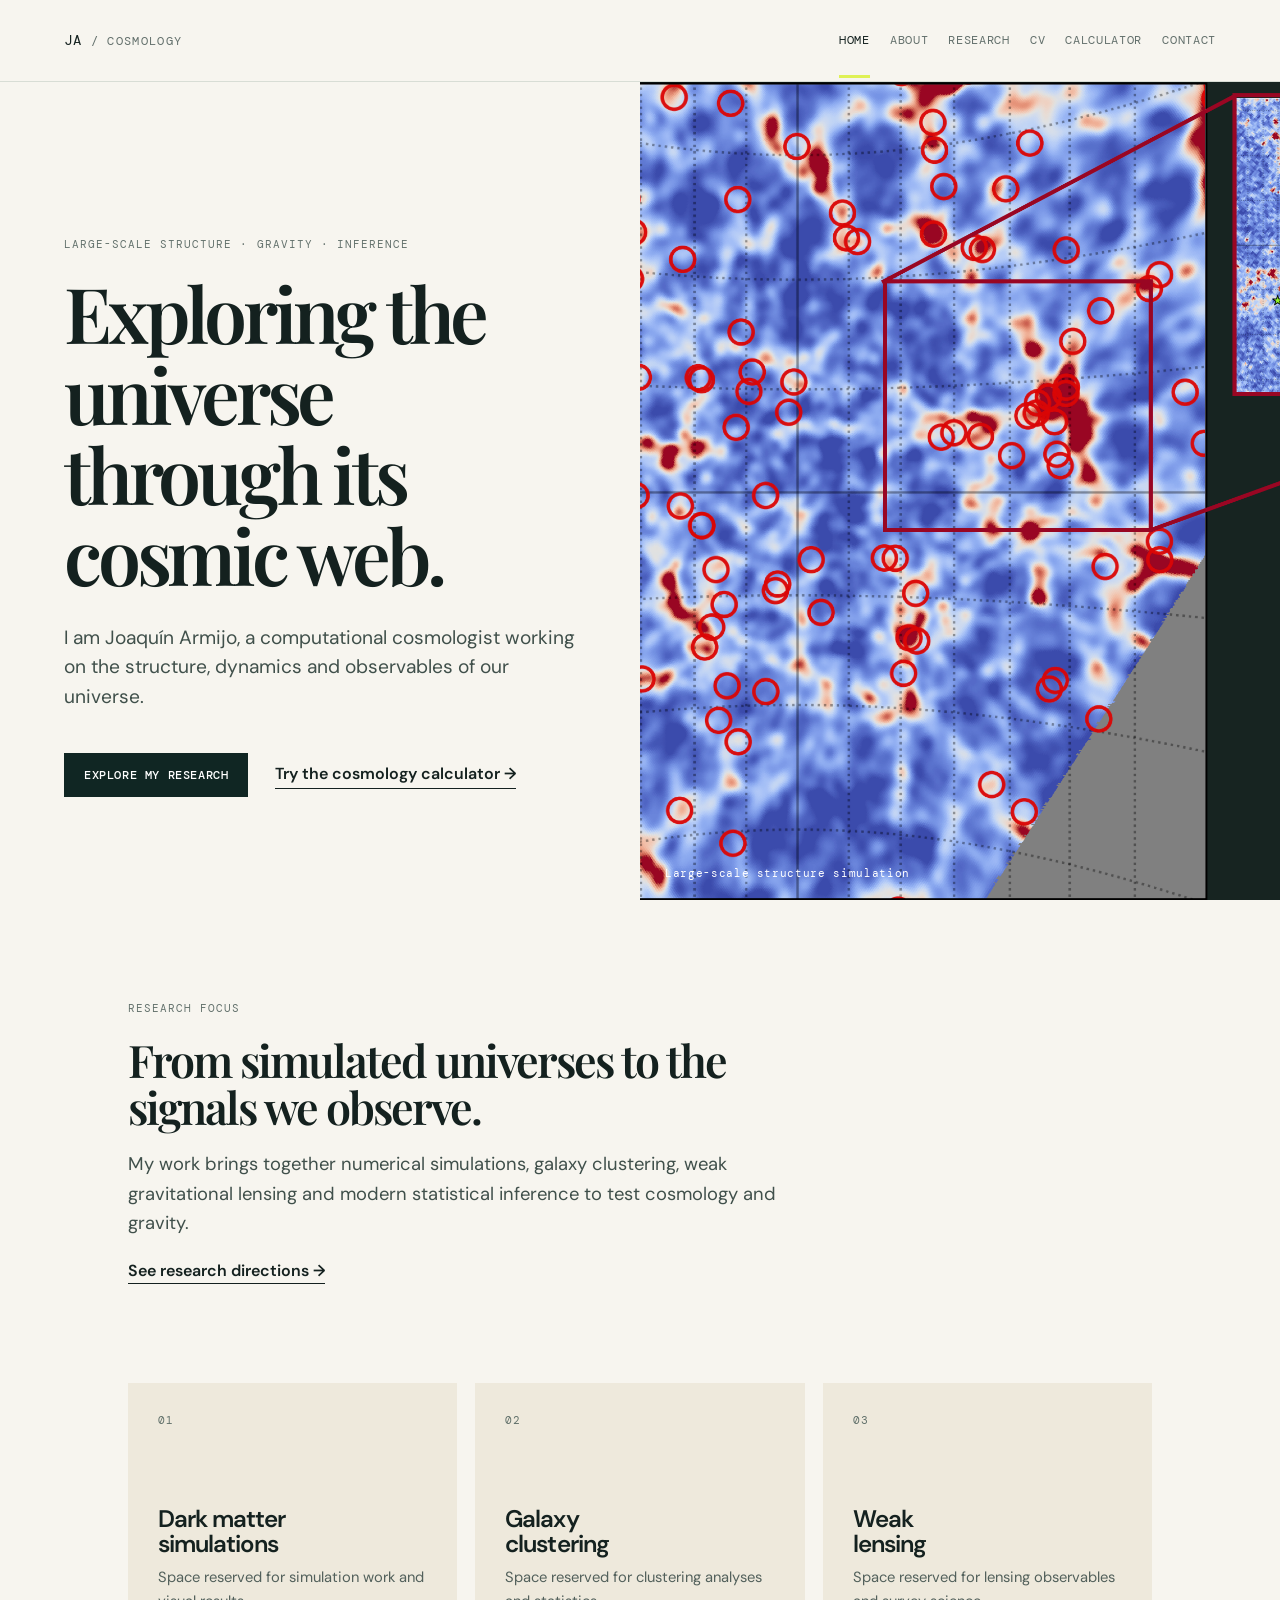
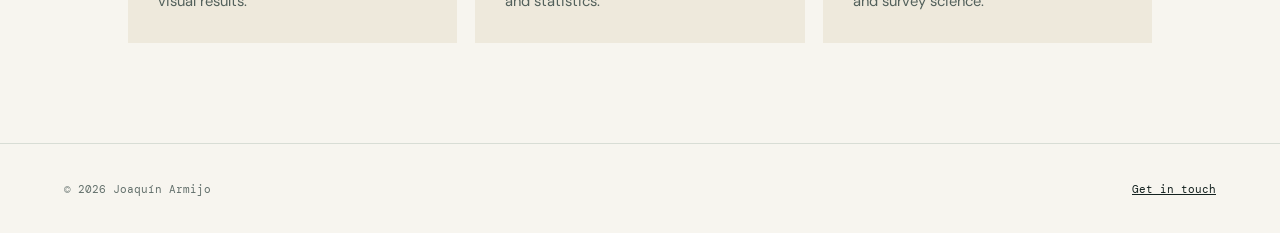
==== commit 2104f583: "Update research imagery and contact links" ====
--- a/index.html
+++ b/index.html
@@ -1 +1 @@
-<!doctype html><html lang="en"><head><meta charset="utf-8"><meta name="viewport" content="width=device-width,initial-scale=1"><meta name="description" content="Joaquín Armijo — computational cosmologist."><title>Joaquín Armijo | Computational Cosmologist</title><link rel="stylesheet" href="assets/site.css"></head><body><header class="site-header"><a class="wordmark" href="index.html">JA<span> / COSMOLOGY</span></a><nav aria-label="Primary navigation"><a class="active" href="index.html">Home</a><a href="about.html">About</a><a href="research.html">Research</a><a href="cv.html">CV</a><a href="calculator.html">Calculator</a><a href="contact.html">Contact</a></nav></header><main><section class="hero"><div class="hero-copy"><p class="eyebrow">Large-scale structure · gravity · inference</p><h1>Exploring the universe through its cosmic web.</h1><p class="lede">I am Joaquín Armijo, a computational cosmologist working on the structure, dynamics and observables of our universe.</p><div class="actions"><a class="button" href="research.html">Explore my research</a><a class="text-link" href="calculator.html">Try the cosmology calculator →</a></div></div><div class="hero-image"><img src="w3images/GR_L768_z0.3_galaxies.jpg" alt="Simulation of the cosmic web with galaxies"><p>Large-scale structure simulation</p></div></section><section class="intro section"><p class="eyebrow">Research focus</p><h2>From simulated universes to the signals we observe.</h2><p>My work brings together numerical simulations, galaxy clustering, weak gravitational lensing and modern statistical inference to test cosmology and gravity.</p><a class="text-link" href="research.html">See research directions →</a></section><section class="feature-grid section"><a href="research.html#dark-matter" class="feature"><span>01</span><h3>Dark matter<br>simulations</h3><p>Space reserved for simulation work and visual results.</p></a><a href="research.html#clustering" class="feature"><span>02</span><h3>Galaxy<br>clustering</h3><p>Space reserved for clustering analyses and statistics.</p></a><a href="research.html#lensing" class="feature"><span>03</span><h3>Weak<br>lensing</h3><p>Space reserved for lensing observables and survey science.</p></a></section></main><footer><span>© <span id="year"></span> Joaquín Armijo</span><a href="contact.html">Get in touch</a></footer><script>document.getElementById('year').textContent=new Date().getFullYear()</script></body></html>
+<!doctype html><html lang="en"><head><meta charset="utf-8"><meta name="viewport" content="width=device-width,initial-scale=1"><meta name="description" content="Joaquín Armijo — computational cosmologist."><title>Joaquín Armijo | Computational Cosmologist</title><link rel="stylesheet" href="assets/site.css"></head><body><header class="site-header"><a class="wordmark" href="index.html">JA<span> / COSMOLOGY</span></a><nav aria-label="Primary navigation"><a class="active" href="index.html">Home</a><a href="about.html">About</a><a href="research.html">Research</a><a href="cv.html">CV</a><a href="calculator.html">Calculator</a><a href="contact.html">Contact</a></nav></header><main><section class="hero"><div class="hero-copy"><p class="eyebrow">Large-scale structure · gravity · inference</p><h1>Exploring the universe through its cosmic web.</h1><p class="lede">I am Joaquín Armijo, a computational cosmologist working on the structure, dynamics and observables of our universe.</p><div class="actions"><a class="button" href="research.html">Explore my research</a><a class="text-link" href="calculator.html">Try the cosmology calculator →</a></div></div><div class="hero-image"><img src="w3images/LC-Gal-GW-sources.png" alt="Simulation of the cosmic web with galaxies"><p>Large-scale structure simulation</p></div></section><section class="intro section"><p class="eyebrow">Research focus</p><h2>From simulated universes to the signals we observe.</h2><p>My work brings together numerical simulations, galaxy clustering, weak gravitational lensing and modern statistical inference to test cosmology and gravity.</p><a class="text-link" href="research.html">See research directions →</a></section><section class="feature-grid section"><a href="research.html#dark-matter" class="feature"><span>01</span><h3>Dark matter<br>simulations</h3><p>Space reserved for simulation work and visual results.</p></a><a href="research.html#clustering" class="feature"><span>02</span><h3>Galaxy<br>clustering</h3><p>Space reserved for clustering analyses and statistics.</p></a><a href="research.html#lensing" class="feature"><span>03</span><h3>Weak<br>lensing</h3><p>Space reserved for lensing observables and survey science.</p></a></section></main><footer><span>© <span id="year"></span> Joaquín Armijo</span><a href="contact.html">Get in touch</a></footer><script>document.getElementById('year').textContent=new Date().getFullYear()</script></body></html>
--- a/assets/site.css
+++ b/assets/site.css
@@ -1,2 +1,2 @@
 @import url('https://fonts.googleapis.com/css2?family=DM+Mono:wght@400;500&family=DM+Sans:opsz,wght@9..40,400;9..40,500;9..40,600&family=Playfair+Display:ital,wght@0,600;0,700;1,600&display=swap');
-:root{--ink:#14211f;--muted:#63706c;--paper:#f7f5ef;--line:#d8ddd5;--lime:#dff155;--night:#102623;--cream:#eee9dc}*{box-sizing:border-box}html{scroll-behavior:smooth}body{margin:0;background:var(--paper);color:var(--ink);font-family:"DM Sans",sans-serif;font-size:16px;line-height:1.6}.site-header{min-height:82px;padding:0 5vw;display:flex;justify-content:space-between;align-items:center;border-bottom:1px solid var(--line);gap:25px}.wordmark{font-family:"DM Mono",monospace;font-size:.9rem;letter-spacing:.09em;color:var(--ink);text-decoration:none;white-space:nowrap}.wordmark span{color:var(--muted);font-size:.72rem}nav{display:flex;gap:20px;flex-wrap:wrap;justify-content:flex-end}nav a{font-family:"DM Mono",monospace;font-size:.72rem;text-transform:uppercase;letter-spacing:.06em;color:var(--muted);text-decoration:none;padding:29px 0 24px;border-bottom:3px solid transparent}nav a:hover,nav a.active{color:var(--ink);border-color:var(--lime)}h1,h2,h3{line-height:1.05;margin:0;font-weight:600}h1,h2{font-family:"Playfair Display",serif}h1{font-size:clamp(2.8rem,6vw,6.4rem);letter-spacing:-.055em}h2{font-size:clamp(2rem,3.5vw,3.5rem);letter-spacing:-.045em}h3{font-size:1.5rem;letter-spacing:-.04em}p{margin:0 0 1.2rem}.lede{font-size:1.2rem;line-height:1.55;color:#40504b;max-width:680px}.eyebrow{font-family:"DM Mono",monospace;text-transform:uppercase;letter-spacing:.09em;font-size:.71rem;color:#64726d;margin-bottom:18px}.hero{min-height:calc(100vh - 82px);display:grid;grid-template-columns:1fr 1fr}.hero-copy{padding:12vw 5vw 8vw;display:flex;flex-direction:column;justify-content:center}.hero-copy h1{max-width:700px}.hero-copy .lede{margin-top:28px}.actions{display:flex;align-items:center;gap:27px;flex-wrap:wrap;margin-top:22px}.button{border:0;background:var(--night);color:white;text-decoration:none;padding:14px 20px;font:500 .75rem "DM Mono",monospace;letter-spacing:.05em;text-transform:uppercase;cursor:pointer}.button:hover{background:#294843}.text-link{color:var(--ink);font-weight:600;text-decoration:none;border-bottom:1px solid var(--ink);padding-bottom:2px}.hero-image{margin:0;position:relative;background:#172421;min-height:430px}.hero-image img{height:100%;width:100%;object-fit:cover;filter:saturate(.8) contrast(1.05)}.hero-image p{position:absolute;bottom:20px;left:25px;color:white;font:400 .68rem "DM Mono",monospace;letter-spacing:.06em;margin:0}.section,.page{padding:100px 10vw}.intro{max-width:1050px}.intro h2{max-width:720px;margin-bottom:20px}.intro>p:not(.eyebrow){max-width:680px;font-size:1.15rem;color:#40504b}.feature-grid{padding-top:0;display:grid;grid-template-columns:repeat(3,1fr);gap:18px}.feature{min-height:260px;background:var(--cream);padding:30px;text-decoration:none;color:var(--ink);display:flex;flex-direction:column;transition:transform .18s,background .18s}.feature:hover{transform:translateY(-5px);background:var(--lime)}.feature span,.research-directions span,.paper-list span,.download-grid span{font:400 .68rem "DM Mono",monospace;color:#60706a;letter-spacing:.08em}.feature h3{margin:auto 0 10px}.feature p{color:#52605b;margin:0;font-size:.92rem}.page{max-width:1400px;margin:auto}.page>h1{max-width:1000px;margin-bottom:24px}.two-column{display:grid;grid-template-columns:1.05fr .95fr;gap:9vw;margin-top:55px}.two-column figure{margin:0}.two-column img{width:100%;display:block}.two-column figcaption{font:400 .72rem "DM Mono",monospace;color:var(--muted);margin-top:9px}blockquote{margin:35px 0 0;padding:25px;border-left:3px solid var(--lime);background:#eef0e9;font-family:"Playfair Display",serif;font-size:1.15rem;line-height:1.5}blockquote cite{display:block;margin-top:12px;font:400 .75rem "DM Mono",monospace;color:var(--muted)}.research{padding-bottom:0}.research-directions{margin:90px -10vw 100px}.research-directions article{display:grid;grid-template-columns:43% 1fr;min-height:340px;background:var(--night);color:#f7f5ef}.research-directions article:nth-child(even){background:#293e39}.research-directions img{width:100%;height:100%;object-fit:cover;filter:saturate(.75)}.research-directions article>div{padding:65px 10vw 55px 7vw}.research-directions h2{margin:15px 0}.research-directions p{color:#ced7d2;max-width:570px}.paper-section{display:grid;grid-template-columns:.8fr 1.2fr;gap:80px;padding-bottom:100px}.paper-section h2{margin-bottom:16px}.paper-list{border-top:1px solid var(--line)}.paper-list a{display:grid;grid-template-columns:56px 1fr auto;gap:15px;padding:22px 0;border-bottom:1px solid var(--line);text-decoration:none;color:var(--ink)}.paper-list strong{font-size:1rem;line-height:1.35}.paper-list i{font:400 .68rem "DM Mono",monospace;font-style:normal;color:var(--muted);white-space:nowrap}.paper-list a:hover strong{color:#507065}.links-block{background:var(--cream);margin:0 -10vw}.links-block a{display:block;color:var(--ink);text-decoration:none;border-bottom:1px solid var(--line);padding:13px 0;max-width:650px}.narrow{max-width:920px;min-height:600px}.download-grid{display:grid;grid-template-columns:1fr 1fr;gap:18px;margin-top:58px}.download-grid a{background:var(--night);color:#f6f5ef;padding:32px;text-decoration:none;min-height:250px;display:flex;flex-direction:column}.download-grid a:nth-child(2){background:#406159}.download-grid h2{margin:30px 0 12px}.download-grid p{color:#d6dfdb}.download-grid b{margin-top:auto;font:500 .72rem "DM Mono",monospace;text-transform:uppercase;letter-spacing:.06em}.talk-list{border-top:1px solid var(--line)}.talk-list a{display:flex;justify-content:space-between;gap:20px;padding:17px 0;border-bottom:1px solid var(--line);color:var(--ink);text-decoration:none}.talk-list span{font:400 .7rem "DM Mono",monospace;color:var(--muted)}.contact-list{margin-top:55px;border-top:1px solid var(--line)}.contact-list div{display:grid;grid-template-columns:140px 1fr;gap:20px;padding:20px 0;border-bottom:1px solid var(--line)}dt{font:400 .7rem "DM Mono",monospace;text-transform:uppercase;color:var(--muted)}dd{margin:0}dd a{color:var(--ink)}.calculator-layout{display:grid;grid-template-columns:360px 1fr;gap:25px;margin-top:55px}.parameter-panel{background:var(--night);color:white;padding:32px}.parameter-panel label{font:500 .78rem "DM Mono",monospace;letter-spacing:.02em;display:block;margin-bottom:19px}.parameter-panel small{font-size:.63rem;color:#bfcbc5;display:block}.parameter-panel input{width:100%;margin-top:7px;padding:10px;background:transparent;color:white;border:1px solid #547069;font:400 1rem "DM Mono",monospace}.parameter-panel .button{background:var(--lime);color:var(--ink);width:100%;margin:8px 0 19px}.fine-print{font-size:.72rem;line-height:1.45;color:#b8c6c0;margin:0}.result-panel{background:var(--cream);padding:35px}.result-grid{display:grid;grid-template-columns:1fr 1fr;gap:1px;background:#cfd6ce}.result-grid div{min-height:145px;background:var(--paper);padding:25px;display:flex;flex-direction:column}.result-grid span,.result-grid small{font:400 .68rem "DM Mono",monospace;text-transform:uppercase;letter-spacing:.04em;color:var(--muted)}.result-grid strong{font-family:"Playfair Display",serif;font-size:clamp(1.8rem,4vw,3.3rem);line-height:1;margin:auto 0 5px}.calculation-note{font-size:.78rem;color:var(--muted);margin:23px 0 0}.astropy-note{padding-left:0;padding-right:0;max-width:800px}.astropy-note h2{margin-bottom:14px}.astropy-note code{font-family:"DM Mono",monospace;font-size:.87em;background:#e9ebe5;padding:2px 4px}footer{min-height:90px;padding:0 5vw;border-top:1px solid var(--line);display:flex;align-items:center;justify-content:space-between;font:400 .7rem "DM Mono",monospace;color:var(--muted)}footer a{color:var(--ink)}@media(max-width:760px){.site-header{padding:18px 6vw;display:block}.wordmark{display:block;margin-bottom:14px}nav{justify-content:flex-start;gap:13px}nav a{padding:0 0 5px}.hero{grid-template-columns:1fr;min-height:auto}.hero-copy{padding:90px 7vw 70px}.hero-image{height:400px}.section,.page{padding:70px 7vw}.feature-grid{grid-template-columns:1fr;gap:10px}.feature{min-height:180px}.two-column,.paper-section,.calculator-layout{grid-template-columns:1fr;gap:35px}.research-directions{margin:65px -7vw 70px}.research-directions article{grid-template-columns:1fr}.research-directions img{height:240px}.research-directions article>div{padding:42px 7vw}.paper-section{padding-bottom:70px}.links-block{margin:0 -7vw}.download-grid{grid-template-columns:1fr;margin-top:38px}.paper-list a{grid-template-columns:45px 1fr}.paper-list i{grid-column:2}.contact-list div{grid-template-columns:1fr;gap:4px}.result-panel{padding:23px}.result-grid{grid-template-columns:1fr}.result-grid div{min-height:125px}}
+:root{--ink:#14211f;--muted:#63706c;--paper:#f7f5ef;--line:#d8ddd5;--lime:#dff155;--night:#102623;--cream:#eee9dc}*{box-sizing:border-box}html{scroll-behavior:smooth}body{margin:0;background:var(--paper);color:var(--ink);font-family:"DM Sans",sans-serif;font-size:16px;line-height:1.6}.site-header{min-height:82px;padding:0 5vw;display:flex;justify-content:space-between;align-items:center;border-bottom:1px solid var(--line);gap:25px}.wordmark{font-family:"DM Mono",monospace;font-size:.9rem;letter-spacing:.09em;color:var(--ink);text-decoration:none;white-space:nowrap}.wordmark span{color:var(--muted);font-size:.72rem}nav{display:flex;gap:20px;flex-wrap:wrap;justify-content:flex-end}nav a{font-family:"DM Mono",monospace;font-size:.72rem;text-transform:uppercase;letter-spacing:.06em;color:var(--muted);text-decoration:none;padding:29px 0 24px;border-bottom:3px solid transparent}nav a:hover,nav a.active{color:var(--ink);border-color:var(--lime)}h1,h2,h3{line-height:1.05;margin:0;font-weight:600}h1,h2{font-family:"Playfair Display",serif}h1{font-size:clamp(2.8rem,6vw,6.4rem);letter-spacing:-.055em}h2{font-size:clamp(2rem,3.5vw,3.5rem);letter-spacing:-.045em}h3{font-size:1.5rem;letter-spacing:-.04em}p{margin:0 0 1.2rem}.lede{font-size:1.2rem;line-height:1.55;color:#40504b;max-width:680px}.eyebrow{font-family:"DM Mono",monospace;text-transform:uppercase;letter-spacing:.09em;font-size:.71rem;color:#64726d;margin-bottom:18px}.hero{min-height:calc(100vh - 82px);display:grid;grid-template-columns:1fr 1fr}.hero-copy{padding:12vw 5vw 8vw;display:flex;flex-direction:column;justify-content:center}.hero-copy h1{max-width:700px}.hero-copy .lede{margin-top:28px}.actions{display:flex;align-items:center;gap:27px;flex-wrap:wrap;margin-top:22px}.button{border:0;background:var(--night);color:white;text-decoration:none;padding:14px 20px;font:500 .75rem "DM Mono",monospace;letter-spacing:.05em;text-transform:uppercase;cursor:pointer}.button:hover{background:#294843}.text-link{color:var(--ink);font-weight:600;text-decoration:none;border-bottom:1px solid var(--ink);padding-bottom:2px}.hero-image{margin:0;position:relative;background:#172421;min-height:430px}.hero-image img{height:100%;width:100%;object-fit:cover;filter:saturate(.8) contrast(1.05)}.hero-image p{position:absolute;bottom:20px;left:25px;color:white;font:400 .68rem "DM Mono",monospace;letter-spacing:.06em;margin:0}.section,.page{padding:100px 10vw}.intro{max-width:1050px}.intro h2{max-width:720px;margin-bottom:20px}.intro>p:not(.eyebrow){max-width:680px;font-size:1.15rem;color:#40504b}.feature-grid{padding-top:0;display:grid;grid-template-columns:repeat(3,1fr);gap:18px}.feature{min-height:260px;background:var(--cream);padding:30px;text-decoration:none;color:var(--ink);display:flex;flex-direction:column;transition:transform .18s,background .18s}.feature:hover{transform:translateY(-5px);background:var(--lime)}.feature span,.research-directions span,.paper-list span,.download-grid span{font:400 .68rem "DM Mono",monospace;color:#60706a;letter-spacing:.08em}.feature h3{margin:auto 0 10px}.feature p{color:#52605b;margin:0;font-size:.92rem}.page{max-width:1400px;margin:auto}.page>h1{max-width:1000px;margin-bottom:24px}.two-column{display:grid;grid-template-columns:1.05fr .95fr;gap:9vw;margin-top:55px}.two-column figure{margin:0}.two-column img{width:100%;display:block}.two-column figcaption{font:400 .72rem "DM Mono",monospace;color:var(--muted);margin-top:9px}blockquote{margin:35px 0 0;padding:25px;border-left:3px solid var(--lime);background:#eef0e9;font-family:"Playfair Display",serif;font-size:1.15rem;line-height:1.5}blockquote cite{display:block;margin-top:12px;font:400 .75rem "DM Mono",monospace;color:var(--muted)}.research{padding-bottom:0}.research-directions{margin:90px -10vw 100px}.research-directions article{display:grid;grid-template-columns:43% 1fr;min-height:340px;background:var(--night);color:#f7f5ef}.research-directions article:nth-child(even){background:#293e39}.research-directions article#clustering{background:#000}.research-directions img{width:100%;height:100%;object-fit:cover;filter:saturate(.75)}.research-directions article>div{padding:65px 10vw 55px 7vw}.research-directions h2{margin:15px 0}.research-directions p{color:#ced7d2;max-width:570px}.paper-section{display:grid;grid-template-columns:.8fr 1.2fr;gap:80px;padding-bottom:100px}.paper-section h2{margin-bottom:16px}.paper-list{border-top:1px solid var(--line)}.paper-list a{display:grid;grid-template-columns:56px 1fr auto;gap:15px;padding:22px 0;border-bottom:1px solid var(--line);text-decoration:none;color:var(--ink)}.paper-list strong{font-size:1rem;line-height:1.35}.paper-list i{font:400 .68rem "DM Mono",monospace;font-style:normal;color:var(--muted);white-space:nowrap}.paper-list a:hover strong{color:#507065}.links-block{background:var(--cream);margin:0 -10vw}.links-block a{display:block;color:var(--ink);text-decoration:none;border-bottom:1px solid var(--line);padding:13px 0;max-width:650px}.narrow{max-width:920px;min-height:600px}.download-grid{display:grid;grid-template-columns:1fr 1fr;gap:18px;margin-top:58px}.download-grid a{background:var(--night);color:#f6f5ef;padding:32px;text-decoration:none;min-height:250px;display:flex;flex-direction:column}.download-grid a:nth-child(2){background:#406159}.download-grid h2{margin:30px 0 12px}.download-grid p{color:#d6dfdb}.download-grid b{margin-top:auto;font:500 .72rem "DM Mono",monospace;text-transform:uppercase;letter-spacing:.06em}.talk-list{border-top:1px solid var(--line)}.talk-list a{display:flex;justify-content:space-between;gap:20px;padding:17px 0;border-bottom:1px solid var(--line);color:var(--ink);text-decoration:none}.talk-list span{font:400 .7rem "DM Mono",monospace;color:var(--muted)}.contact-list{margin-top:55px;border-top:1px solid var(--line)}.contact-list div{display:grid;grid-template-columns:140px 1fr;gap:20px;padding:20px 0;border-bottom:1px solid var(--line)}dt{font:400 .7rem "DM Mono",monospace;text-transform:uppercase;color:var(--muted)}dd{margin:0}dd a{color:var(--ink)}.calculator-layout{display:grid;grid-template-columns:360px 1fr;gap:25px;margin-top:55px}.parameter-panel{background:var(--night);color:white;padding:32px}.parameter-panel label{font:500 .78rem "DM Mono",monospace;letter-spacing:.02em;display:block;margin-bottom:19px}.parameter-panel small{font-size:.63rem;color:#bfcbc5;display:block}.parameter-panel input{width:100%;margin-top:7px;padding:10px;background:transparent;color:white;border:1px solid #547069;font:400 1rem "DM Mono",monospace}.parameter-panel .button{background:var(--lime);color:var(--ink);width:100%;margin:8px 0 19px}.fine-print{font-size:.72rem;line-height:1.45;color:#b8c6c0;margin:0}.result-panel{background:var(--cream);padding:35px}.result-grid{display:grid;grid-template-columns:1fr 1fr;gap:1px;background:#cfd6ce}.result-grid div{min-height:145px;background:var(--paper);padding:25px;display:flex;flex-direction:column}.result-grid span,.result-grid small{font:400 .68rem "DM Mono",monospace;text-transform:uppercase;letter-spacing:.04em;color:var(--muted)}.result-grid strong{font-family:"Playfair Display",serif;font-size:clamp(1.8rem,4vw,3.3rem);line-height:1;margin:auto 0 5px}.calculation-note{font-size:.78rem;color:var(--muted);margin:23px 0 0}.astropy-note{padding-left:0;padding-right:0;max-width:800px}.astropy-note h2{margin-bottom:14px}.astropy-note code{font-family:"DM Mono",monospace;font-size:.87em;background:#e9ebe5;padding:2px 4px}footer{min-height:90px;padding:0 5vw;border-top:1px solid var(--line);display:flex;align-items:center;justify-content:space-between;font:400 .7rem "DM Mono",monospace;color:var(--muted)}footer a{color:var(--ink)}@media(max-width:760px){.site-header{padding:18px 6vw;display:block}.wordmark{display:block;margin-bottom:14px}nav{justify-content:flex-start;gap:13px}nav a{padding:0 0 5px}.hero{grid-template-columns:1fr;min-height:auto}.hero-copy{padding:90px 7vw 70px}.hero-image{height:400px}.section,.page{padding:70px 7vw}.feature-grid{grid-template-columns:1fr;gap:10px}.feature{min-height:180px}.two-column,.paper-section,.calculator-layout{grid-template-columns:1fr;gap:35px}.research-directions{margin:65px -7vw 70px}.research-directions article{grid-template-columns:1fr}.research-directions img{height:240px}.research-directions article>div{padding:42px 7vw}.paper-section{padding-bottom:70px}.links-block{margin:0 -7vw}.download-grid{grid-template-columns:1fr;margin-top:38px}.paper-list a{grid-template-columns:45px 1fr}.paper-list i{grid-column:2}.contact-list div{grid-template-columns:1fr;gap:4px}.result-panel{padding:23px}.result-grid{grid-template-columns:1fr}.result-grid div{min-height:125px}}
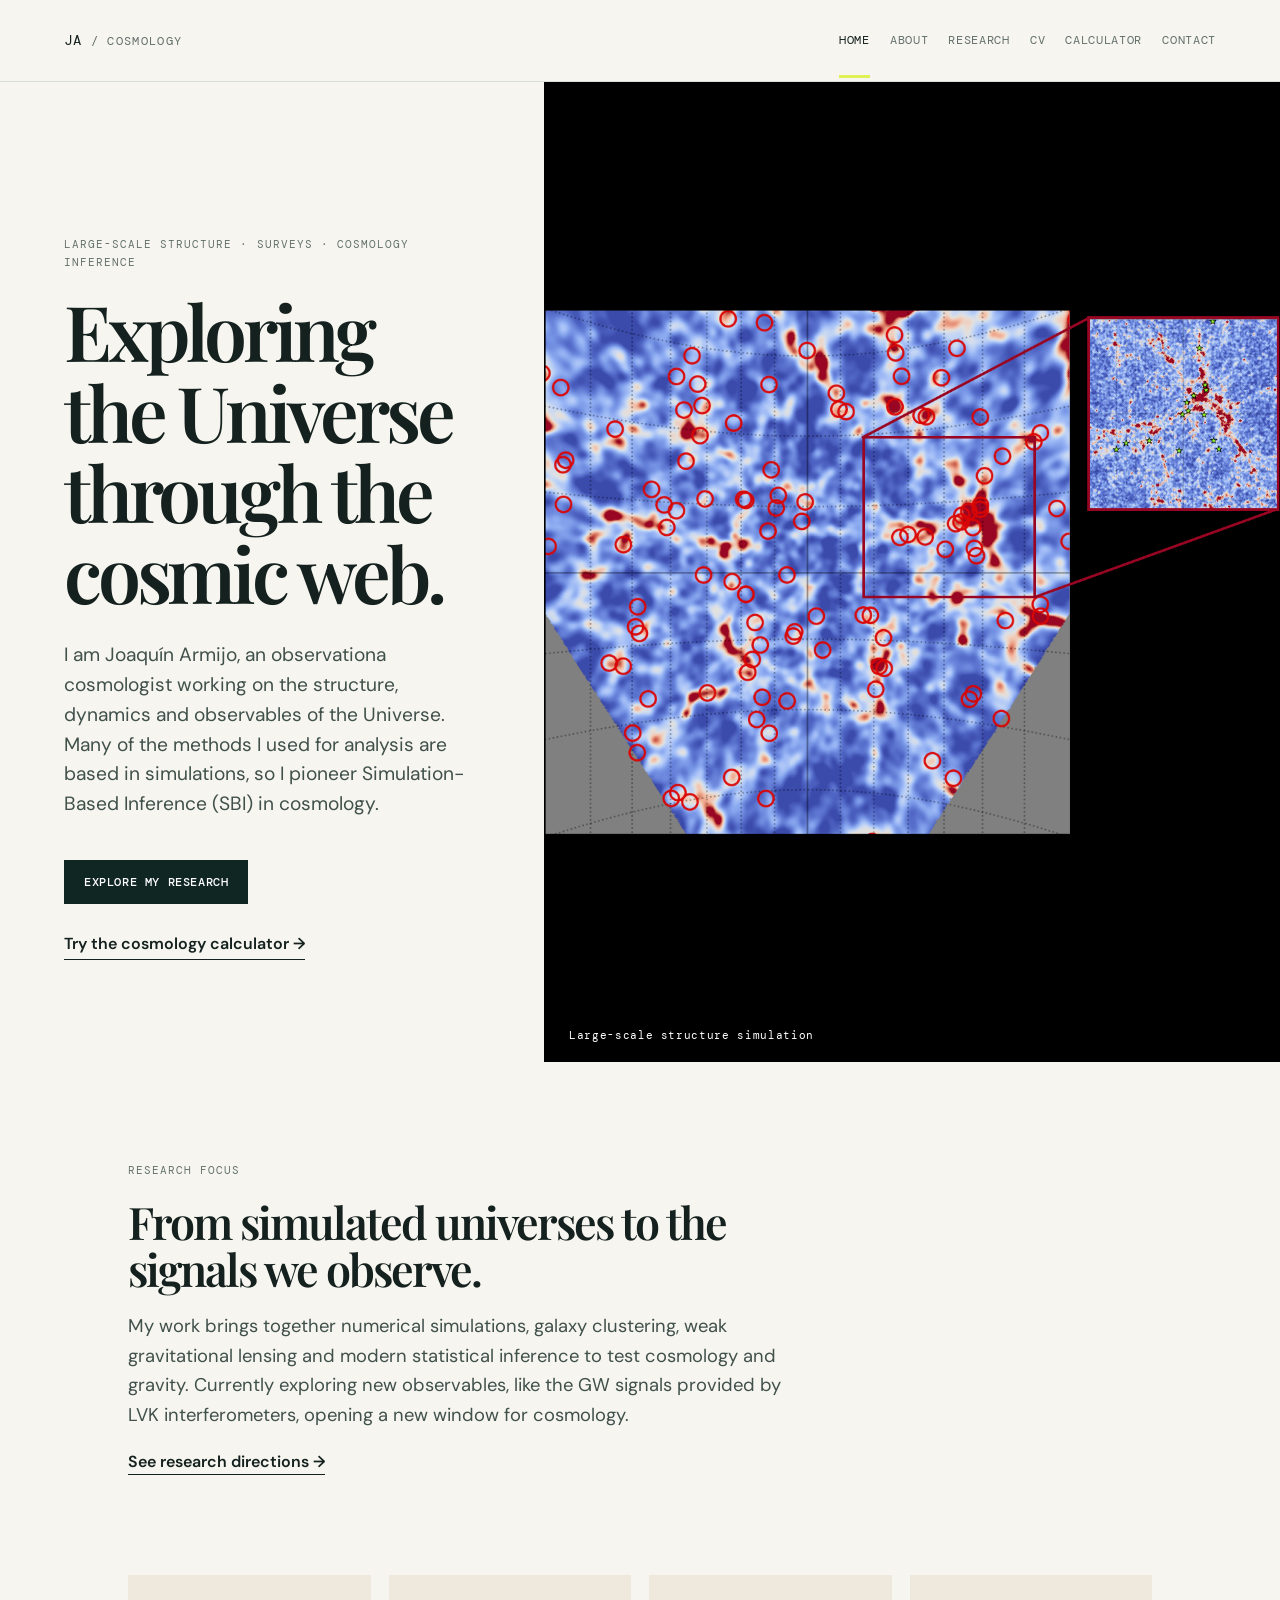
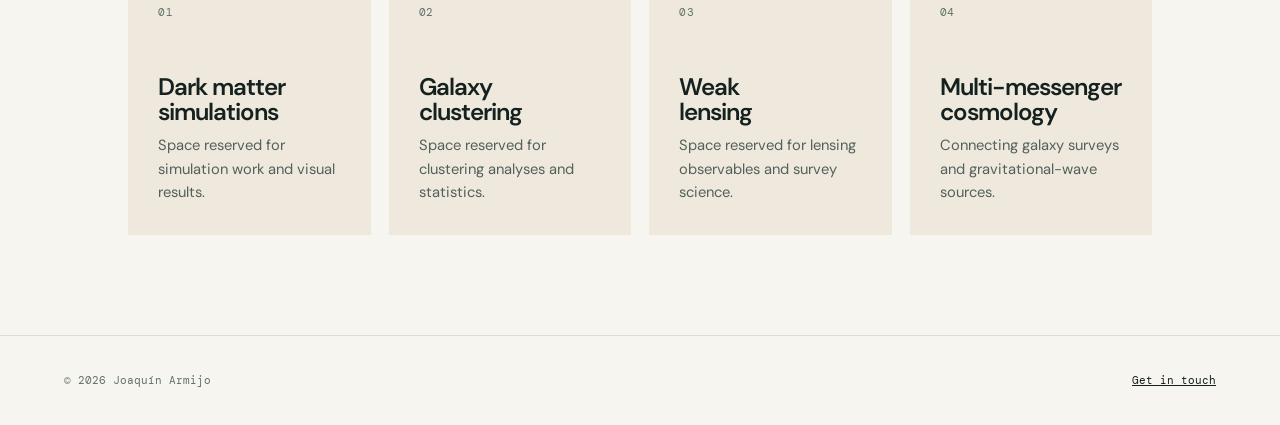
==== commit dde62800: "Refine homepage hero and research navigation" ====
--- a/index.html
+++ b/index.html
@@ -1 +1,91 @@
-<!doctype html><html lang="en"><head><meta charset="utf-8"><meta name="viewport" content="width=device-width,initial-scale=1"><meta name="description" content="Joaquín Armijo — computational cosmologist."><title>Joaquín Armijo | Computational Cosmologist</title><link rel="stylesheet" href="assets/site.css"></head><body><header class="site-header"><a class="wordmark" href="index.html">JA<span> / COSMOLOGY</span></a><nav aria-label="Primary navigation"><a class="active" href="index.html">Home</a><a href="about.html">About</a><a href="research.html">Research</a><a href="cv.html">CV</a><a href="calculator.html">Calculator</a><a href="contact.html">Contact</a></nav></header><main><section class="hero"><div class="hero-copy"><p class="eyebrow">Large-scale structure · gravity · inference</p><h1>Exploring the universe through its cosmic web.</h1><p class="lede">I am Joaquín Armijo, a computational cosmologist working on the structure, dynamics and observables of our universe.</p><div class="actions"><a class="button" href="research.html">Explore my research</a><a class="text-link" href="calculator.html">Try the cosmology calculator →</a></div></div><div class="hero-image"><img src="w3images/LC-Gal-GW-sources.png" alt="Simulation of the cosmic web with galaxies"><p>Large-scale structure simulation</p></div></section><section class="intro section"><p class="eyebrow">Research focus</p><h2>From simulated universes to the signals we observe.</h2><p>My work brings together numerical simulations, galaxy clustering, weak gravitational lensing and modern statistical inference to test cosmology and gravity.</p><a class="text-link" href="research.html">See research directions →</a></section><section class="feature-grid section"><a href="research.html#dark-matter" class="feature"><span>01</span><h3>Dark matter<br>simulations</h3><p>Space reserved for simulation work and visual results.</p></a><a href="research.html#clustering" class="feature"><span>02</span><h3>Galaxy<br>clustering</h3><p>Space reserved for clustering analyses and statistics.</p></a><a href="research.html#lensing" class="feature"><span>03</span><h3>Weak<br>lensing</h3><p>Space reserved for lensing observables and survey science.</p></a></section></main><footer><span>© <span id="year"></span> Joaquín Armijo</span><a href="contact.html">Get in touch</a></footer><script>document.getElementById('year').textContent=new Date().getFullYear()</script></body></html>
+<!doctype html>
+<html lang="en">
+  <head>
+    <meta charset="utf-8" />
+    <meta name="viewport" content="width=device-width,initial-scale=1" />
+    <meta
+      name="description"
+      content="Joaquín Armijo — Observational/Computational cosmologist."
+    />
+    <title>Joaquín Armijo | Observational/Computational Cosmologist</title>
+    <link rel="stylesheet" href="assets/site.css" />
+  </head>
+  <body>
+    <header class="site-header">
+      <a class="wordmark" href="index.html">JA<span> / COSMOLOGY</span></a>
+      <nav aria-label="Primary navigation">
+        <a class="active" href="index.html">Home</a
+        ><a href="about.html">About</a><a href="research.html">Research</a
+        ><a href="cv.html">CV</a><a href="calculator.html">Calculator</a
+        ><a href="contact.html">Contact</a>
+      </nav>
+    </header>
+    <main>
+      <section class="hero">
+        <div class="hero-copy">
+          <p class="eyebrow">
+            Large-scale structure · Surveys · Cosmology inference
+          </p>
+          <h1>Exploring the Universe through the cosmic web.</h1>
+          <p class="lede">
+            I am Joaquín Armijo, an observationa cosmologist working on the
+            structure, dynamics and observables of the Universe. Many of the
+            methods I used for analysis are based in simulations, so I pioneer
+            Simulation-Based Inference (SBI) in cosmology.
+          </p>
+          <div class="actions">
+            <a class="button" href="research.html">Explore my research</a
+            ><a class="text-link" href="calculator.html"
+              >Try the cosmology calculator →</a
+            >
+          </div>
+        </div>
+        <div class="hero-image">
+          <img
+            src="w3images/LC-Gal-GW-sources.png"
+            alt="Simulation of the cosmic web with galaxies"
+          />
+          <p>Large-scale structure simulation</p>
+        </div>
+      </section>
+      <section class="intro section">
+        <p class="eyebrow">Research focus</p>
+        <h2>From simulated universes to the signals we observe.</h2>
+        <p>
+          My work brings together numerical simulations, galaxy clustering, weak
+          gravitational lensing and modern statistical inference to test
+          cosmology and gravity. Currently exploring new observables, like the
+          GW signals provided by LVK interferometers, opening a new window for
+          cosmology.
+        </p>
+        <a class="text-link" href="research.html">See research directions →</a>
+      </section>
+      <section class="feature-grid section">
+        <a href="research.html#dark-matter" class="feature"
+          ><span>01</span>
+          <h3>Dark matter<br />simulations</h3>
+          <p>Space reserved for simulation work and visual results.</p></a
+        ><a href="research.html#clustering" class="feature"
+          ><span>02</span>
+          <h3>Galaxy<br />clustering</h3>
+          <p>Space reserved for clustering analyses and statistics.</p></a
+        ><a href="research.html#lensing" class="feature"
+          ><span>03</span>
+          <h3>Weak<br />lensing</h3>
+          <p>Space reserved for lensing observables and survey science.</p></a
+        ><a href="research.html#multi-messenger" class="feature"
+          ><span>04</span>
+          <h3>Multi-messenger<br />cosmology</h3>
+          <p>Connecting galaxy surveys and gravitational-wave sources.</p></a
+        >
+      </section>
+    </main>
+    <footer>
+      <span>© <span id="year"></span> Joaquín Armijo</span
+      ><a href="contact.html">Get in touch</a>
+    </footer>
+    <script>
+      document.getElementById("year").textContent = new Date().getFullYear();
+    </script>
+  </body>
+</html>
--- a/assets/site.css
+++ b/assets/site.css
@@ -1,2 +1,2 @@
 @import url('https://fonts.googleapis.com/css2?family=DM+Mono:wght@400;500&family=DM+Sans:opsz,wght@9..40,400;9..40,500;9..40,600&family=Playfair+Display:ital,wght@0,600;0,700;1,600&display=swap');
-:root{--ink:#14211f;--muted:#63706c;--paper:#f7f5ef;--line:#d8ddd5;--lime:#dff155;--night:#102623;--cream:#eee9dc}*{box-sizing:border-box}html{scroll-behavior:smooth}body{margin:0;background:var(--paper);color:var(--ink);font-family:"DM Sans",sans-serif;font-size:16px;line-height:1.6}.site-header{min-height:82px;padding:0 5vw;display:flex;justify-content:space-between;align-items:center;border-bottom:1px solid var(--line);gap:25px}.wordmark{font-family:"DM Mono",monospace;font-size:.9rem;letter-spacing:.09em;color:var(--ink);text-decoration:none;white-space:nowrap}.wordmark span{color:var(--muted);font-size:.72rem}nav{display:flex;gap:20px;flex-wrap:wrap;justify-content:flex-end}nav a{font-family:"DM Mono",monospace;font-size:.72rem;text-transform:uppercase;letter-spacing:.06em;color:var(--muted);text-decoration:none;padding:29px 0 24px;border-bottom:3px solid transparent}nav a:hover,nav a.active{color:var(--ink);border-color:var(--lime)}h1,h2,h3{line-height:1.05;margin:0;font-weight:600}h1,h2{font-family:"Playfair Display",serif}h1{font-size:clamp(2.8rem,6vw,6.4rem);letter-spacing:-.055em}h2{font-size:clamp(2rem,3.5vw,3.5rem);letter-spacing:-.045em}h3{font-size:1.5rem;letter-spacing:-.04em}p{margin:0 0 1.2rem}.lede{font-size:1.2rem;line-height:1.55;color:#40504b;max-width:680px}.eyebrow{font-family:"DM Mono",monospace;text-transform:uppercase;letter-spacing:.09em;font-size:.71rem;color:#64726d;margin-bottom:18px}.hero{min-height:calc(100vh - 82px);display:grid;grid-template-columns:1fr 1fr}.hero-copy{padding:12vw 5vw 8vw;display:flex;flex-direction:column;justify-content:center}.hero-copy h1{max-width:700px}.hero-copy .lede{margin-top:28px}.actions{display:flex;align-items:center;gap:27px;flex-wrap:wrap;margin-top:22px}.button{border:0;background:var(--night);color:white;text-decoration:none;padding:14px 20px;font:500 .75rem "DM Mono",monospace;letter-spacing:.05em;text-transform:uppercase;cursor:pointer}.button:hover{background:#294843}.text-link{color:var(--ink);font-weight:600;text-decoration:none;border-bottom:1px solid var(--ink);padding-bottom:2px}.hero-image{margin:0;position:relative;background:#172421;min-height:430px}.hero-image img{height:100%;width:100%;object-fit:cover;filter:saturate(.8) contrast(1.05)}.hero-image p{position:absolute;bottom:20px;left:25px;color:white;font:400 .68rem "DM Mono",monospace;letter-spacing:.06em;margin:0}.section,.page{padding:100px 10vw}.intro{max-width:1050px}.intro h2{max-width:720px;margin-bottom:20px}.intro>p:not(.eyebrow){max-width:680px;font-size:1.15rem;color:#40504b}.feature-grid{padding-top:0;display:grid;grid-template-columns:repeat(3,1fr);gap:18px}.feature{min-height:260px;background:var(--cream);padding:30px;text-decoration:none;color:var(--ink);display:flex;flex-direction:column;transition:transform .18s,background .18s}.feature:hover{transform:translateY(-5px);background:var(--lime)}.feature span,.research-directions span,.paper-list span,.download-grid span{font:400 .68rem "DM Mono",monospace;color:#60706a;letter-spacing:.08em}.feature h3{margin:auto 0 10px}.feature p{color:#52605b;margin:0;font-size:.92rem}.page{max-width:1400px;margin:auto}.page>h1{max-width:1000px;margin-bottom:24px}.two-column{display:grid;grid-template-columns:1.05fr .95fr;gap:9vw;margin-top:55px}.two-column figure{margin:0}.two-column img{width:100%;display:block}.two-column figcaption{font:400 .72rem "DM Mono",monospace;color:var(--muted);margin-top:9px}blockquote{margin:35px 0 0;padding:25px;border-left:3px solid var(--lime);background:#eef0e9;font-family:"Playfair Display",serif;font-size:1.15rem;line-height:1.5}blockquote cite{display:block;margin-top:12px;font:400 .75rem "DM Mono",monospace;color:var(--muted)}.research{padding-bottom:0}.research-directions{margin:90px -10vw 100px}.research-directions article{display:grid;grid-template-columns:43% 1fr;min-height:340px;background:var(--night);color:#f7f5ef}.research-directions article:nth-child(even){background:#293e39}.research-directions article#clustering{background:#000}.research-directions img{width:100%;height:100%;object-fit:cover;filter:saturate(.75)}.research-directions article>div{padding:65px 10vw 55px 7vw}.research-directions h2{margin:15px 0}.research-directions p{color:#ced7d2;max-width:570px}.paper-section{display:grid;grid-template-columns:.8fr 1.2fr;gap:80px;padding-bottom:100px}.paper-section h2{margin-bottom:16px}.paper-list{border-top:1px solid var(--line)}.paper-list a{display:grid;grid-template-columns:56px 1fr auto;gap:15px;padding:22px 0;border-bottom:1px solid var(--line);text-decoration:none;color:var(--ink)}.paper-list strong{font-size:1rem;line-height:1.35}.paper-list i{font:400 .68rem "DM Mono",monospace;font-style:normal;color:var(--muted);white-space:nowrap}.paper-list a:hover strong{color:#507065}.links-block{background:var(--cream);margin:0 -10vw}.links-block a{display:block;color:var(--ink);text-decoration:none;border-bottom:1px solid var(--line);padding:13px 0;max-width:650px}.narrow{max-width:920px;min-height:600px}.download-grid{display:grid;grid-template-columns:1fr 1fr;gap:18px;margin-top:58px}.download-grid a{background:var(--night);color:#f6f5ef;padding:32px;text-decoration:none;min-height:250px;display:flex;flex-direction:column}.download-grid a:nth-child(2){background:#406159}.download-grid h2{margin:30px 0 12px}.download-grid p{color:#d6dfdb}.download-grid b{margin-top:auto;font:500 .72rem "DM Mono",monospace;text-transform:uppercase;letter-spacing:.06em}.talk-list{border-top:1px solid var(--line)}.talk-list a{display:flex;justify-content:space-between;gap:20px;padding:17px 0;border-bottom:1px solid var(--line);color:var(--ink);text-decoration:none}.talk-list span{font:400 .7rem "DM Mono",monospace;color:var(--muted)}.contact-list{margin-top:55px;border-top:1px solid var(--line)}.contact-list div{display:grid;grid-template-columns:140px 1fr;gap:20px;padding:20px 0;border-bottom:1px solid var(--line)}dt{font:400 .7rem "DM Mono",monospace;text-transform:uppercase;color:var(--muted)}dd{margin:0}dd a{color:var(--ink)}.calculator-layout{display:grid;grid-template-columns:360px 1fr;gap:25px;margin-top:55px}.parameter-panel{background:var(--night);color:white;padding:32px}.parameter-panel label{font:500 .78rem "DM Mono",monospace;letter-spacing:.02em;display:block;margin-bottom:19px}.parameter-panel small{font-size:.63rem;color:#bfcbc5;display:block}.parameter-panel input{width:100%;margin-top:7px;padding:10px;background:transparent;color:white;border:1px solid #547069;font:400 1rem "DM Mono",monospace}.parameter-panel .button{background:var(--lime);color:var(--ink);width:100%;margin:8px 0 19px}.fine-print{font-size:.72rem;line-height:1.45;color:#b8c6c0;margin:0}.result-panel{background:var(--cream);padding:35px}.result-grid{display:grid;grid-template-columns:1fr 1fr;gap:1px;background:#cfd6ce}.result-grid div{min-height:145px;background:var(--paper);padding:25px;display:flex;flex-direction:column}.result-grid span,.result-grid small{font:400 .68rem "DM Mono",monospace;text-transform:uppercase;letter-spacing:.04em;color:var(--muted)}.result-grid strong{font-family:"Playfair Display",serif;font-size:clamp(1.8rem,4vw,3.3rem);line-height:1;margin:auto 0 5px}.calculation-note{font-size:.78rem;color:var(--muted);margin:23px 0 0}.astropy-note{padding-left:0;padding-right:0;max-width:800px}.astropy-note h2{margin-bottom:14px}.astropy-note code{font-family:"DM Mono",monospace;font-size:.87em;background:#e9ebe5;padding:2px 4px}footer{min-height:90px;padding:0 5vw;border-top:1px solid var(--line);display:flex;align-items:center;justify-content:space-between;font:400 .7rem "DM Mono",monospace;color:var(--muted)}footer a{color:var(--ink)}@media(max-width:760px){.site-header{padding:18px 6vw;display:block}.wordmark{display:block;margin-bottom:14px}nav{justify-content:flex-start;gap:13px}nav a{padding:0 0 5px}.hero{grid-template-columns:1fr;min-height:auto}.hero-copy{padding:90px 7vw 70px}.hero-image{height:400px}.section,.page{padding:70px 7vw}.feature-grid{grid-template-columns:1fr;gap:10px}.feature{min-height:180px}.two-column,.paper-section,.calculator-layout{grid-template-columns:1fr;gap:35px}.research-directions{margin:65px -7vw 70px}.research-directions article{grid-template-columns:1fr}.research-directions img{height:240px}.research-directions article>div{padding:42px 7vw}.paper-section{padding-bottom:70px}.links-block{margin:0 -7vw}.download-grid{grid-template-columns:1fr;margin-top:38px}.paper-list a{grid-template-columns:45px 1fr}.paper-list i{grid-column:2}.contact-list div{grid-template-columns:1fr;gap:4px}.result-panel{padding:23px}.result-grid{grid-template-columns:1fr}.result-grid div{min-height:125px}}
+:root{--ink:#14211f;--muted:#63706c;--paper:#f7f5ef;--line:#d8ddd5;--lime:#dff155;--night:#102623;--cream:#eee9dc}*{box-sizing:border-box}html{scroll-behavior:smooth}body{margin:0;background:var(--paper);color:var(--ink);font-family:"DM Sans",sans-serif;font-size:16px;line-height:1.6}.site-header{min-height:82px;padding:0 5vw;display:flex;justify-content:space-between;align-items:center;border-bottom:1px solid var(--line);gap:25px}.wordmark{font-family:"DM Mono",monospace;font-size:.9rem;letter-spacing:.09em;color:var(--ink);text-decoration:none;white-space:nowrap}.wordmark span{color:var(--muted);font-size:.72rem}nav{display:flex;gap:20px;flex-wrap:wrap;justify-content:flex-end}nav a{font-family:"DM Mono",monospace;font-size:.72rem;text-transform:uppercase;letter-spacing:.06em;color:var(--muted);text-decoration:none;padding:29px 0 24px;border-bottom:3px solid transparent}nav a:hover,nav a.active{color:var(--ink);border-color:var(--lime)}h1,h2,h3{line-height:1.05;margin:0;font-weight:600}h1,h2{font-family:"Playfair Display",serif}h1{font-size:clamp(2.8rem,6vw,6.4rem);letter-spacing:-.055em}h2{font-size:clamp(2rem,3.5vw,3.5rem);letter-spacing:-.045em}h3{font-size:1.5rem;letter-spacing:-.04em}p{margin:0 0 1.2rem}.lede{font-size:1.2rem;line-height:1.55;color:#40504b;max-width:680px}.eyebrow{font-family:"DM Mono",monospace;text-transform:uppercase;letter-spacing:.09em;font-size:.71rem;color:#64726d;margin-bottom:18px}.hero{min-height:calc(100vh - 82px);display:grid;grid-template-columns:.85fr 1.15fr}.hero-copy{padding:12vw 5vw 8vw;display:flex;flex-direction:column;justify-content:center}.hero-copy h1{max-width:700px}.hero-copy .lede{margin-top:28px}.actions{display:flex;align-items:center;gap:27px;flex-wrap:wrap;margin-top:22px}.button{border:0;background:var(--night);color:white;text-decoration:none;padding:14px 20px;font:500 .75rem "DM Mono",monospace;letter-spacing:.05em;text-transform:uppercase;cursor:pointer}.button:hover{background:#294843}.text-link{color:var(--ink);font-weight:600;text-decoration:none;border-bottom:1px solid var(--ink);padding-bottom:2px}.hero-image{margin:0;position:relative;background:#000;min-height:500px}.hero-image img{height:100%;width:100%;object-fit:contain;filter:saturate(.8) contrast(1.05)}.hero-image p{position:absolute;bottom:20px;left:25px;color:white;font:400 .68rem "DM Mono",monospace;letter-spacing:.06em;margin:0}.section,.page{padding:100px 10vw}.intro{max-width:1050px}.intro h2{max-width:720px;margin-bottom:20px}.intro>p:not(.eyebrow){max-width:680px;font-size:1.15rem;color:#40504b}.feature-grid{padding-top:0;display:grid;grid-template-columns:repeat(4,1fr);gap:18px}.feature{min-height:260px;background:var(--cream);padding:30px;text-decoration:none;color:var(--ink);display:flex;flex-direction:column;transition:transform .18s,background .18s}.feature:hover{transform:translateY(-5px);background:var(--lime)}.feature span,.research-directions span,.paper-list span,.download-grid span{font:400 .68rem "DM Mono",monospace;color:#60706a;letter-spacing:.08em}.feature h3{margin:auto 0 10px}.feature p{color:#52605b;margin:0;font-size:.92rem}.page{max-width:1400px;margin:auto}.page>h1{max-width:1000px;margin-bottom:24px}.two-column{display:grid;grid-template-columns:1.05fr .95fr;gap:9vw;margin-top:55px}.two-column figure{margin:0}.two-column img{width:100%;display:block}.two-column figcaption{font:400 .72rem "DM Mono",monospace;color:var(--muted);margin-top:9px}blockquote{margin:35px 0 0;padding:25px;border-left:3px solid var(--lime);background:#eef0e9;font-family:"Playfair Display",serif;font-size:1.15rem;line-height:1.5}blockquote cite{display:block;margin-top:12px;font:400 .75rem "DM Mono",monospace;color:var(--muted)}.research{padding-bottom:0}.research-directions{margin:90px -10vw 100px}.research-directions article{display:grid;grid-template-columns:43% 1fr;min-height:340px;background:var(--night);color:#f7f5ef}.research-directions article:nth-child(even){background:#293e39}.research-directions article#clustering{background:#000}.research-directions img{width:100%;height:100%;object-fit:cover;filter:saturate(.75)}.research-directions article>div{padding:65px 10vw 55px 7vw}.research-directions h2{margin:15px 0}.research-directions p{color:#ced7d2;max-width:570px}.paper-section{display:grid;grid-template-columns:.8fr 1.2fr;gap:80px;padding-bottom:100px}.paper-section h2{margin-bottom:16px}.paper-list{border-top:1px solid var(--line)}.paper-list a{display:grid;grid-template-columns:56px 1fr auto;gap:15px;padding:22px 0;border-bottom:1px solid var(--line);text-decoration:none;color:var(--ink)}.paper-list strong{font-size:1rem;line-height:1.35}.paper-list i{font:400 .68rem "DM Mono",monospace;font-style:normal;color:var(--muted);white-space:nowrap}.paper-list a:hover strong{color:#507065}.links-block{background:var(--cream);margin:0 -10vw}.links-block a{display:block;color:var(--ink);text-decoration:none;border-bottom:1px solid var(--line);padding:13px 0;max-width:650px}.narrow{max-width:920px;min-height:600px}.download-grid{display:grid;grid-template-columns:1fr 1fr;gap:18px;margin-top:58px}.download-grid a{background:var(--night);color:#f6f5ef;padding:32px;text-decoration:none;min-height:250px;display:flex;flex-direction:column}.download-grid a:nth-child(2){background:#406159}.download-grid h2{margin:30px 0 12px}.download-grid p{color:#d6dfdb}.download-grid b{margin-top:auto;font:500 .72rem "DM Mono",monospace;text-transform:uppercase;letter-spacing:.06em}.talk-list{border-top:1px solid var(--line)}.talk-list a{display:flex;justify-content:space-between;gap:20px;padding:17px 0;border-bottom:1px solid var(--line);color:var(--ink);text-decoration:none}.talk-list span{font:400 .7rem "DM Mono",monospace;color:var(--muted)}.contact-list{margin-top:55px;border-top:1px solid var(--line)}.contact-list div{display:grid;grid-template-columns:140px 1fr;gap:20px;padding:20px 0;border-bottom:1px solid var(--line)}dt{font:400 .7rem "DM Mono",monospace;text-transform:uppercase;color:var(--muted)}dd{margin:0}dd a{color:var(--ink)}.calculator-layout{display:grid;grid-template-columns:360px 1fr;gap:25px;margin-top:55px}.parameter-panel{background:var(--night);color:white;padding:32px}.parameter-panel label{font:500 .78rem "DM Mono",monospace;letter-spacing:.02em;display:block;margin-bottom:19px}.parameter-panel small{font-size:.63rem;color:#bfcbc5;display:block}.parameter-panel input{width:100%;margin-top:7px;padding:10px;background:transparent;color:white;border:1px solid #547069;font:400 1rem "DM Mono",monospace}.parameter-panel .button{background:var(--lime);color:var(--ink);width:100%;margin:8px 0 19px}.fine-print{font-size:.72rem;line-height:1.45;color:#b8c6c0;margin:0}.result-panel{background:var(--cream);padding:35px}.result-grid{display:grid;grid-template-columns:1fr 1fr;gap:1px;background:#cfd6ce}.result-grid div{min-height:145px;background:var(--paper);padding:25px;display:flex;flex-direction:column}.result-grid span,.result-grid small{font:400 .68rem "DM Mono",monospace;text-transform:uppercase;letter-spacing:.04em;color:var(--muted)}.result-grid strong{font-family:"Playfair Display",serif;font-size:clamp(1.8rem,4vw,3.3rem);line-height:1;margin:auto 0 5px}.calculation-note{font-size:.78rem;color:var(--muted);margin:23px 0 0}.astropy-note{padding-left:0;padding-right:0;max-width:800px}.astropy-note h2{margin-bottom:14px}.astropy-note code{font-family:"DM Mono",monospace;font-size:.87em;background:#e9ebe5;padding:2px 4px}footer{min-height:90px;padding:0 5vw;border-top:1px solid var(--line);display:flex;align-items:center;justify-content:space-between;font:400 .7rem "DM Mono",monospace;color:var(--muted)}footer a{color:var(--ink)}@media(max-width:760px){.site-header{padding:18px 6vw;display:block}.wordmark{display:block;margin-bottom:14px}nav{justify-content:flex-start;gap:13px}nav a{padding:0 0 5px}.hero{grid-template-columns:1fr;min-height:auto}.hero-copy{padding:90px 7vw 70px}.hero-image{height:400px}.section,.page{padding:70px 7vw}.feature-grid{grid-template-columns:1fr;gap:10px}.feature{min-height:180px}.two-column,.paper-section,.calculator-layout{grid-template-columns:1fr;gap:35px}.research-directions{margin:65px -7vw 70px}.research-directions article{grid-template-columns:1fr}.research-directions img{height:240px}.research-directions article>div{padding:42px 7vw}.paper-section{padding-bottom:70px}.links-block{margin:0 -7vw}.download-grid{grid-template-columns:1fr;margin-top:38px}.paper-list a{grid-template-columns:45px 1fr}.paper-list i{grid-column:2}.contact-list div{grid-template-columns:1fr;gap:4px}.result-panel{padding:23px}.result-grid{grid-template-columns:1fr}.result-grid div{min-height:125px}}
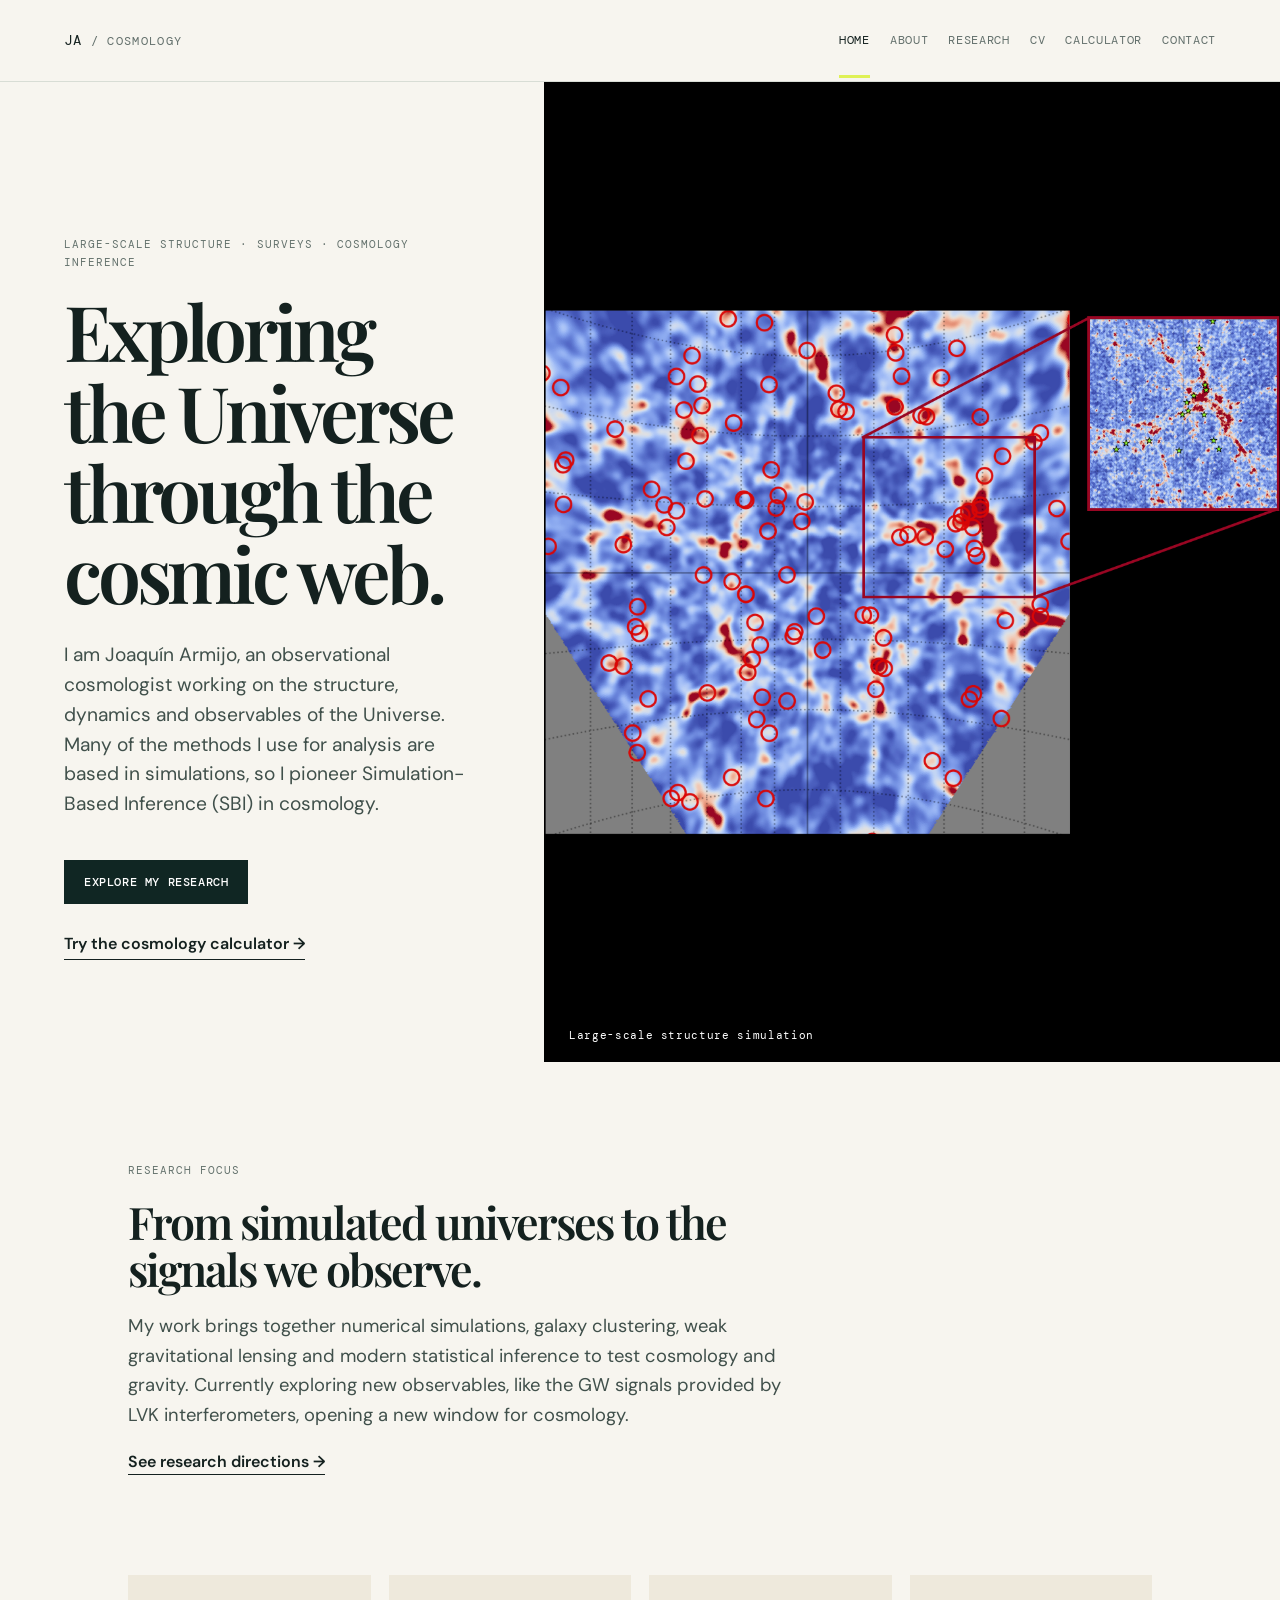
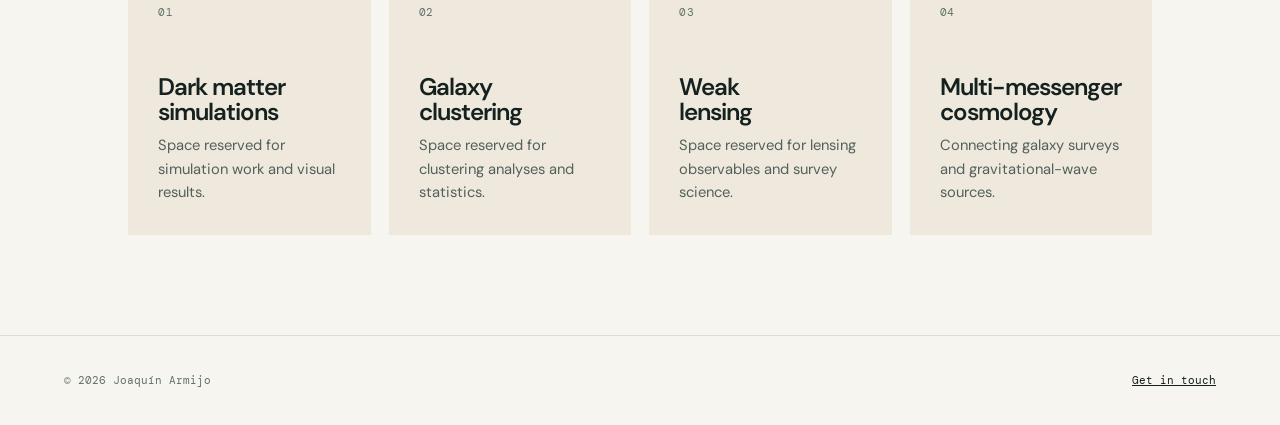
==== commit 1c7e82fd: "Add dedicated research pages and simulation figures" ====
--- a/index.html
+++ b/index.html
@@ -28,9 +28,9 @@
           </p>
           <h1>Exploring the Universe through the cosmic web.</h1>
           <p class="lede">
-            I am Joaquín Armijo, an observationa cosmologist working on the
+            I am Joaquín Armijo, an observational cosmologist working on the
             structure, dynamics and observables of the Universe. Many of the
-            methods I used for analysis are based in simulations, so I pioneer
+            methods I use for analysis are based in simulations, so I pioneer
             Simulation-Based Inference (SBI) in cosmology.
           </p>
           <div class="actions">
@@ -61,19 +61,19 @@
         <a class="text-link" href="research.html">See research directions →</a>
       </section>
       <section class="feature-grid section">
-        <a href="research.html#dark-matter" class="feature"
+        <a href="dark-matter.html" class="feature"
           ><span>01</span>
           <h3>Dark matter<br />simulations</h3>
           <p>Space reserved for simulation work and visual results.</p></a
-        ><a href="research.html#clustering" class="feature"
+        ><a href="clustering.html" class="feature"
           ><span>02</span>
           <h3>Galaxy<br />clustering</h3>
           <p>Space reserved for clustering analyses and statistics.</p></a
-        ><a href="research.html#lensing" class="feature"
+        ><a href="lensing.html" class="feature"
           ><span>03</span>
           <h3>Weak<br />lensing</h3>
           <p>Space reserved for lensing observables and survey science.</p></a
-        ><a href="research.html#multi-messenger" class="feature"
+        ><a href="multi-messenger.html" class="feature"
           ><span>04</span>
           <h3>Multi-messenger<br />cosmology</h3>
           <p>Connecting galaxy surveys and gravitational-wave sources.</p></a
--- a/assets/site.css
+++ b/assets/site.css
@@ -1,2 +1,2 @@
 @import url('https://fonts.googleapis.com/css2?family=DM+Mono:wght@400;500&family=DM+Sans:opsz,wght@9..40,400;9..40,500;9..40,600&family=Playfair+Display:ital,wght@0,600;0,700;1,600&display=swap');
-:root{--ink:#14211f;--muted:#63706c;--paper:#f7f5ef;--line:#d8ddd5;--lime:#dff155;--night:#102623;--cream:#eee9dc}*{box-sizing:border-box}html{scroll-behavior:smooth}body{margin:0;background:var(--paper);color:var(--ink);font-family:"DM Sans",sans-serif;font-size:16px;line-height:1.6}.site-header{min-height:82px;padding:0 5vw;display:flex;justify-content:space-between;align-items:center;border-bottom:1px solid var(--line);gap:25px}.wordmark{font-family:"DM Mono",monospace;font-size:.9rem;letter-spacing:.09em;color:var(--ink);text-decoration:none;white-space:nowrap}.wordmark span{color:var(--muted);font-size:.72rem}nav{display:flex;gap:20px;flex-wrap:wrap;justify-content:flex-end}nav a{font-family:"DM Mono",monospace;font-size:.72rem;text-transform:uppercase;letter-spacing:.06em;color:var(--muted);text-decoration:none;padding:29px 0 24px;border-bottom:3px solid transparent}nav a:hover,nav a.active{color:var(--ink);border-color:var(--lime)}h1,h2,h3{line-height:1.05;margin:0;font-weight:600}h1,h2{font-family:"Playfair Display",serif}h1{font-size:clamp(2.8rem,6vw,6.4rem);letter-spacing:-.055em}h2{font-size:clamp(2rem,3.5vw,3.5rem);letter-spacing:-.045em}h3{font-size:1.5rem;letter-spacing:-.04em}p{margin:0 0 1.2rem}.lede{font-size:1.2rem;line-height:1.55;color:#40504b;max-width:680px}.eyebrow{font-family:"DM Mono",monospace;text-transform:uppercase;letter-spacing:.09em;font-size:.71rem;color:#64726d;margin-bottom:18px}.hero{min-height:calc(100vh - 82px);display:grid;grid-template-columns:.85fr 1.15fr}.hero-copy{padding:12vw 5vw 8vw;display:flex;flex-direction:column;justify-content:center}.hero-copy h1{max-width:700px}.hero-copy .lede{margin-top:28px}.actions{display:flex;align-items:center;gap:27px;flex-wrap:wrap;margin-top:22px}.button{border:0;background:var(--night);color:white;text-decoration:none;padding:14px 20px;font:500 .75rem "DM Mono",monospace;letter-spacing:.05em;text-transform:uppercase;cursor:pointer}.button:hover{background:#294843}.text-link{color:var(--ink);font-weight:600;text-decoration:none;border-bottom:1px solid var(--ink);padding-bottom:2px}.hero-image{margin:0;position:relative;background:#000;min-height:500px}.hero-image img{height:100%;width:100%;object-fit:contain;filter:saturate(.8) contrast(1.05)}.hero-image p{position:absolute;bottom:20px;left:25px;color:white;font:400 .68rem "DM Mono",monospace;letter-spacing:.06em;margin:0}.section,.page{padding:100px 10vw}.intro{max-width:1050px}.intro h2{max-width:720px;margin-bottom:20px}.intro>p:not(.eyebrow){max-width:680px;font-size:1.15rem;color:#40504b}.feature-grid{padding-top:0;display:grid;grid-template-columns:repeat(4,1fr);gap:18px}.feature{min-height:260px;background:var(--cream);padding:30px;text-decoration:none;color:var(--ink);display:flex;flex-direction:column;transition:transform .18s,background .18s}.feature:hover{transform:translateY(-5px);background:var(--lime)}.feature span,.research-directions span,.paper-list span,.download-grid span{font:400 .68rem "DM Mono",monospace;color:#60706a;letter-spacing:.08em}.feature h3{margin:auto 0 10px}.feature p{color:#52605b;margin:0;font-size:.92rem}.page{max-width:1400px;margin:auto}.page>h1{max-width:1000px;margin-bottom:24px}.two-column{display:grid;grid-template-columns:1.05fr .95fr;gap:9vw;margin-top:55px}.two-column figure{margin:0}.two-column img{width:100%;display:block}.two-column figcaption{font:400 .72rem "DM Mono",monospace;color:var(--muted);margin-top:9px}blockquote{margin:35px 0 0;padding:25px;border-left:3px solid var(--lime);background:#eef0e9;font-family:"Playfair Display",serif;font-size:1.15rem;line-height:1.5}blockquote cite{display:block;margin-top:12px;font:400 .75rem "DM Mono",monospace;color:var(--muted)}.research{padding-bottom:0}.research-directions{margin:90px -10vw 100px}.research-directions article{display:grid;grid-template-columns:43% 1fr;min-height:340px;background:var(--night);color:#f7f5ef}.research-directions article:nth-child(even){background:#293e39}.research-directions article#clustering{background:#000}.research-directions img{width:100%;height:100%;object-fit:cover;filter:saturate(.75)}.research-directions article>div{padding:65px 10vw 55px 7vw}.research-directions h2{margin:15px 0}.research-directions p{color:#ced7d2;max-width:570px}.paper-section{display:grid;grid-template-columns:.8fr 1.2fr;gap:80px;padding-bottom:100px}.paper-section h2{margin-bottom:16px}.paper-list{border-top:1px solid var(--line)}.paper-list a{display:grid;grid-template-columns:56px 1fr auto;gap:15px;padding:22px 0;border-bottom:1px solid var(--line);text-decoration:none;color:var(--ink)}.paper-list strong{font-size:1rem;line-height:1.35}.paper-list i{font:400 .68rem "DM Mono",monospace;font-style:normal;color:var(--muted);white-space:nowrap}.paper-list a:hover strong{color:#507065}.links-block{background:var(--cream);margin:0 -10vw}.links-block a{display:block;color:var(--ink);text-decoration:none;border-bottom:1px solid var(--line);padding:13px 0;max-width:650px}.narrow{max-width:920px;min-height:600px}.download-grid{display:grid;grid-template-columns:1fr 1fr;gap:18px;margin-top:58px}.download-grid a{background:var(--night);color:#f6f5ef;padding:32px;text-decoration:none;min-height:250px;display:flex;flex-direction:column}.download-grid a:nth-child(2){background:#406159}.download-grid h2{margin:30px 0 12px}.download-grid p{color:#d6dfdb}.download-grid b{margin-top:auto;font:500 .72rem "DM Mono",monospace;text-transform:uppercase;letter-spacing:.06em}.talk-list{border-top:1px solid var(--line)}.talk-list a{display:flex;justify-content:space-between;gap:20px;padding:17px 0;border-bottom:1px solid var(--line);color:var(--ink);text-decoration:none}.talk-list span{font:400 .7rem "DM Mono",monospace;color:var(--muted)}.contact-list{margin-top:55px;border-top:1px solid var(--line)}.contact-list div{display:grid;grid-template-columns:140px 1fr;gap:20px;padding:20px 0;border-bottom:1px solid var(--line)}dt{font:400 .7rem "DM Mono",monospace;text-transform:uppercase;color:var(--muted)}dd{margin:0}dd a{color:var(--ink)}.calculator-layout{display:grid;grid-template-columns:360px 1fr;gap:25px;margin-top:55px}.parameter-panel{background:var(--night);color:white;padding:32px}.parameter-panel label{font:500 .78rem "DM Mono",monospace;letter-spacing:.02em;display:block;margin-bottom:19px}.parameter-panel small{font-size:.63rem;color:#bfcbc5;display:block}.parameter-panel input{width:100%;margin-top:7px;padding:10px;background:transparent;color:white;border:1px solid #547069;font:400 1rem "DM Mono",monospace}.parameter-panel .button{background:var(--lime);color:var(--ink);width:100%;margin:8px 0 19px}.fine-print{font-size:.72rem;line-height:1.45;color:#b8c6c0;margin:0}.result-panel{background:var(--cream);padding:35px}.result-grid{display:grid;grid-template-columns:1fr 1fr;gap:1px;background:#cfd6ce}.result-grid div{min-height:145px;background:var(--paper);padding:25px;display:flex;flex-direction:column}.result-grid span,.result-grid small{font:400 .68rem "DM Mono",monospace;text-transform:uppercase;letter-spacing:.04em;color:var(--muted)}.result-grid strong{font-family:"Playfair Display",serif;font-size:clamp(1.8rem,4vw,3.3rem);line-height:1;margin:auto 0 5px}.calculation-note{font-size:.78rem;color:var(--muted);margin:23px 0 0}.astropy-note{padding-left:0;padding-right:0;max-width:800px}.astropy-note h2{margin-bottom:14px}.astropy-note code{font-family:"DM Mono",monospace;font-size:.87em;background:#e9ebe5;padding:2px 4px}footer{min-height:90px;padding:0 5vw;border-top:1px solid var(--line);display:flex;align-items:center;justify-content:space-between;font:400 .7rem "DM Mono",monospace;color:var(--muted)}footer a{color:var(--ink)}@media(max-width:760px){.site-header{padding:18px 6vw;display:block}.wordmark{display:block;margin-bottom:14px}nav{justify-content:flex-start;gap:13px}nav a{padding:0 0 5px}.hero{grid-template-columns:1fr;min-height:auto}.hero-copy{padding:90px 7vw 70px}.hero-image{height:400px}.section,.page{padding:70px 7vw}.feature-grid{grid-template-columns:1fr;gap:10px}.feature{min-height:180px}.two-column,.paper-section,.calculator-layout{grid-template-columns:1fr;gap:35px}.research-directions{margin:65px -7vw 70px}.research-directions article{grid-template-columns:1fr}.research-directions img{height:240px}.research-directions article>div{padding:42px 7vw}.paper-section{padding-bottom:70px}.links-block{margin:0 -7vw}.download-grid{grid-template-columns:1fr;margin-top:38px}.paper-list a{grid-template-columns:45px 1fr}.paper-list i{grid-column:2}.contact-list div{grid-template-columns:1fr;gap:4px}.result-panel{padding:23px}.result-grid{grid-template-columns:1fr}.result-grid div{min-height:125px}}
+:root{--ink:#14211f;--muted:#63706c;--paper:#f7f5ef;--line:#d8ddd5;--lime:#dff155;--night:#102623;--cream:#eee9dc}*{box-sizing:border-box}html{scroll-behavior:smooth}body{margin:0;background:var(--paper);color:var(--ink);font-family:"DM Sans",sans-serif;font-size:16px;line-height:1.6}.site-header{min-height:82px;padding:0 5vw;display:flex;justify-content:space-between;align-items:center;border-bottom:1px solid var(--line);gap:25px}.wordmark{font-family:"DM Mono",monospace;font-size:.9rem;letter-spacing:.09em;color:var(--ink);text-decoration:none;white-space:nowrap}.wordmark span{color:var(--muted);font-size:.72rem}nav{display:flex;gap:20px;flex-wrap:wrap;justify-content:flex-end}nav a{font-family:"DM Mono",monospace;font-size:.72rem;text-transform:uppercase;letter-spacing:.06em;color:var(--muted);text-decoration:none;padding:29px 0 24px;border-bottom:3px solid transparent}nav a:hover,nav a.active{color:var(--ink);border-color:var(--lime)}h1,h2,h3{line-height:1.05;margin:0;font-weight:600}h1,h2{font-family:"Playfair Display",serif}h1{font-size:clamp(2.8rem,6vw,6.4rem);letter-spacing:-.055em}h2{font-size:clamp(2rem,3.5vw,3.5rem);letter-spacing:-.045em}h3{font-size:1.5rem;letter-spacing:-.04em}p{margin:0 0 1.2rem}.lede{font-size:1.2rem;line-height:1.55;color:#40504b;max-width:680px}.eyebrow{font-family:"DM Mono",monospace;text-transform:uppercase;letter-spacing:.09em;font-size:.71rem;color:#64726d;margin-bottom:18px}.hero{min-height:calc(100vh - 82px);display:grid;grid-template-columns:.85fr 1.15fr}.hero-copy{padding:12vw 5vw 8vw;display:flex;flex-direction:column;justify-content:center}.hero-copy h1{max-width:700px}.hero-copy .lede{margin-top:28px}.actions{display:flex;align-items:center;gap:27px;flex-wrap:wrap;margin-top:22px}.button{border:0;background:var(--night);color:white;text-decoration:none;padding:14px 20px;font:500 .75rem "DM Mono",monospace;letter-spacing:.05em;text-transform:uppercase;cursor:pointer}.button:hover{background:#294843}.text-link{color:var(--ink);font-weight:600;text-decoration:none;border-bottom:1px solid var(--ink);padding-bottom:2px}.hero-image{margin:0;position:relative;background:#000;min-height:500px}.hero-image img{height:100%;width:100%;object-fit:contain;filter:saturate(.8) contrast(1.05)}.hero-image p{position:absolute;bottom:20px;left:25px;color:white;font:400 .68rem "DM Mono",monospace;letter-spacing:.06em;margin:0}.section,.page{padding:100px 10vw}.intro{max-width:1050px}.intro h2{max-width:720px;margin-bottom:20px}.intro>p:not(.eyebrow){max-width:680px;font-size:1.15rem;color:#40504b}.feature-grid{padding-top:0;display:grid;grid-template-columns:repeat(4,1fr);gap:18px}.feature{min-height:260px;background:var(--cream);padding:30px;text-decoration:none;color:var(--ink);display:flex;flex-direction:column;transition:transform .18s,background .18s}.feature:hover{transform:translateY(-5px);background:var(--lime)}.feature span,.research-directions span,.paper-list span,.download-grid span{font:400 .68rem "DM Mono",monospace;color:#60706a;letter-spacing:.08em}.feature h3{margin:auto 0 10px}.feature p{color:#52605b;margin:0;font-size:.92rem}.page{max-width:1400px;margin:auto}.page>h1{max-width:1000px;margin-bottom:24px}.two-column{display:grid;grid-template-columns:1.05fr .95fr;gap:9vw;margin-top:55px}.two-column figure{margin:0}.two-column img{width:100%;display:block}.two-column figcaption{font:400 .72rem "DM Mono",monospace;color:var(--muted);margin-top:9px}blockquote{margin:35px 0 0;padding:25px;border-left:3px solid var(--lime);background:#eef0e9;font-family:"Playfair Display",serif;font-size:1.15rem;line-height:1.5}blockquote cite{display:block;margin-top:12px;font:400 .75rem "DM Mono",monospace;color:var(--muted)}.research{padding-bottom:0}.research-directions{margin:90px -10vw 100px}.research-directions article{display:grid;grid-template-columns:43% 1fr;min-height:340px;background:var(--night);color:#f7f5ef}.research-directions article:nth-child(even){background:#293e39}.research-directions article#clustering,.research-directions article#multi-messenger{background:#000}.research-directions img{width:100%;height:100%;object-fit:cover;filter:saturate(.75)}.research-directions article>div{padding:65px 10vw 55px 7vw}.research-directions h2{margin:15px 0}.research-directions p{color:#ced7d2;max-width:570px}.paper-section{display:grid;grid-template-columns:.8fr 1.2fr;gap:80px;padding-bottom:100px}.paper-section h2{margin-bottom:16px}.paper-list{border-top:1px solid var(--line)}.paper-list a{display:grid;grid-template-columns:56px 1fr auto;gap:15px;padding:22px 0;border-bottom:1px solid var(--line);text-decoration:none;color:var(--ink)}.paper-list strong{font-size:1rem;line-height:1.35}.paper-list i{font:400 .68rem "DM Mono",monospace;font-style:normal;color:var(--muted);white-space:nowrap}.paper-list a:hover strong{color:#507065}.links-block{background:var(--cream);margin:0 -10vw}.links-block a{display:block;color:var(--ink);text-decoration:none;border-bottom:1px solid var(--line);padding:13px 0;max-width:650px}.narrow{max-width:920px;min-height:600px}.download-grid{display:grid;grid-template-columns:1fr 1fr;gap:18px;margin-top:58px}.download-grid a{background:var(--night);color:#f6f5ef;padding:32px;text-decoration:none;min-height:250px;display:flex;flex-direction:column}.download-grid a:nth-child(2){background:#406159}.download-grid h2{margin:30px 0 12px}.download-grid p{color:#d6dfdb}.download-grid b{margin-top:auto;font:500 .72rem "DM Mono",monospace;text-transform:uppercase;letter-spacing:.06em}.talk-list{border-top:1px solid var(--line)}.talk-list a{display:flex;justify-content:space-between;gap:20px;padding:17px 0;border-bottom:1px solid var(--line);color:var(--ink);text-decoration:none}.talk-list span{font:400 .7rem "DM Mono",monospace;color:var(--muted)}.contact-list{margin-top:55px;border-top:1px solid var(--line)}.contact-list div{display:grid;grid-template-columns:140px 1fr;gap:20px;padding:20px 0;border-bottom:1px solid var(--line)}dt{font:400 .7rem "DM Mono",monospace;text-transform:uppercase;color:var(--muted)}dd{margin:0}dd a{color:var(--ink)}.calculator-layout{display:grid;grid-template-columns:360px 1fr;gap:25px;margin-top:55px}.parameter-panel{background:var(--night);color:white;padding:32px}.parameter-panel label{font:500 .78rem "DM Mono",monospace;letter-spacing:.02em;display:block;margin-bottom:19px}.parameter-panel small{font-size:.63rem;color:#bfcbc5;display:block}.parameter-panel input{width:100%;margin-top:7px;padding:10px;background:transparent;color:white;border:1px solid #547069;font:400 1rem "DM Mono",monospace}.parameter-panel .button{background:var(--lime);color:var(--ink);width:100%;margin:8px 0 19px}.fine-print{font-size:.72rem;line-height:1.45;color:#b8c6c0;margin:0}.result-panel{background:var(--cream);padding:35px}.result-grid{display:grid;grid-template-columns:1fr 1fr;gap:1px;background:#cfd6ce}.result-grid div{min-height:145px;background:var(--paper);padding:25px;display:flex;flex-direction:column}.result-grid span,.result-grid small{font:400 .68rem "DM Mono",monospace;text-transform:uppercase;letter-spacing:.04em;color:var(--muted)}.result-grid strong{font-family:"Playfair Display",serif;font-size:clamp(1.8rem,4vw,3.3rem);line-height:1;margin:auto 0 5px}.calculation-note{font-size:.78rem;color:var(--muted);margin:23px 0 0}.astropy-note{padding-left:0;padding-right:0;max-width:800px}.astropy-note h2{margin-bottom:14px}.astropy-note code{font-family:"DM Mono",monospace;font-size:.87em;background:#e9ebe5;padding:2px 4px}footer{min-height:90px;padding:0 5vw;border-top:1px solid var(--line);display:flex;align-items:center;justify-content:space-between;font:400 .7rem "DM Mono",monospace;color:var(--muted)}footer a{color:var(--ink)}@media(max-width:760px){.site-header{padding:18px 6vw;display:block}.wordmark{display:block;margin-bottom:14px}nav{justify-content:flex-start;gap:13px}nav a{padding:0 0 5px}.hero{grid-template-columns:1fr;min-height:auto}.hero-copy{padding:90px 7vw 70px}.hero-image{height:400px}.section,.page{padding:70px 7vw}.feature-grid{grid-template-columns:1fr;gap:10px}.feature{min-height:180px}.two-column,.paper-section,.calculator-layout{grid-template-columns:1fr;gap:35px}.research-directions{margin:65px -7vw 70px}.research-directions article{grid-template-columns:1fr}.research-directions img{height:240px}.research-directions article>div{padding:42px 7vw}.paper-section{padding-bottom:70px}.links-block{margin:0 -7vw}.download-grid{grid-template-columns:1fr;margin-top:38px}.paper-list a{grid-template-columns:45px 1fr}.paper-list i{grid-column:2}.contact-list div{grid-template-columns:1fr;gap:4px}.result-panel{padding:23px}.result-grid{grid-template-columns:1fr}.result-grid div{min-height:125px}}
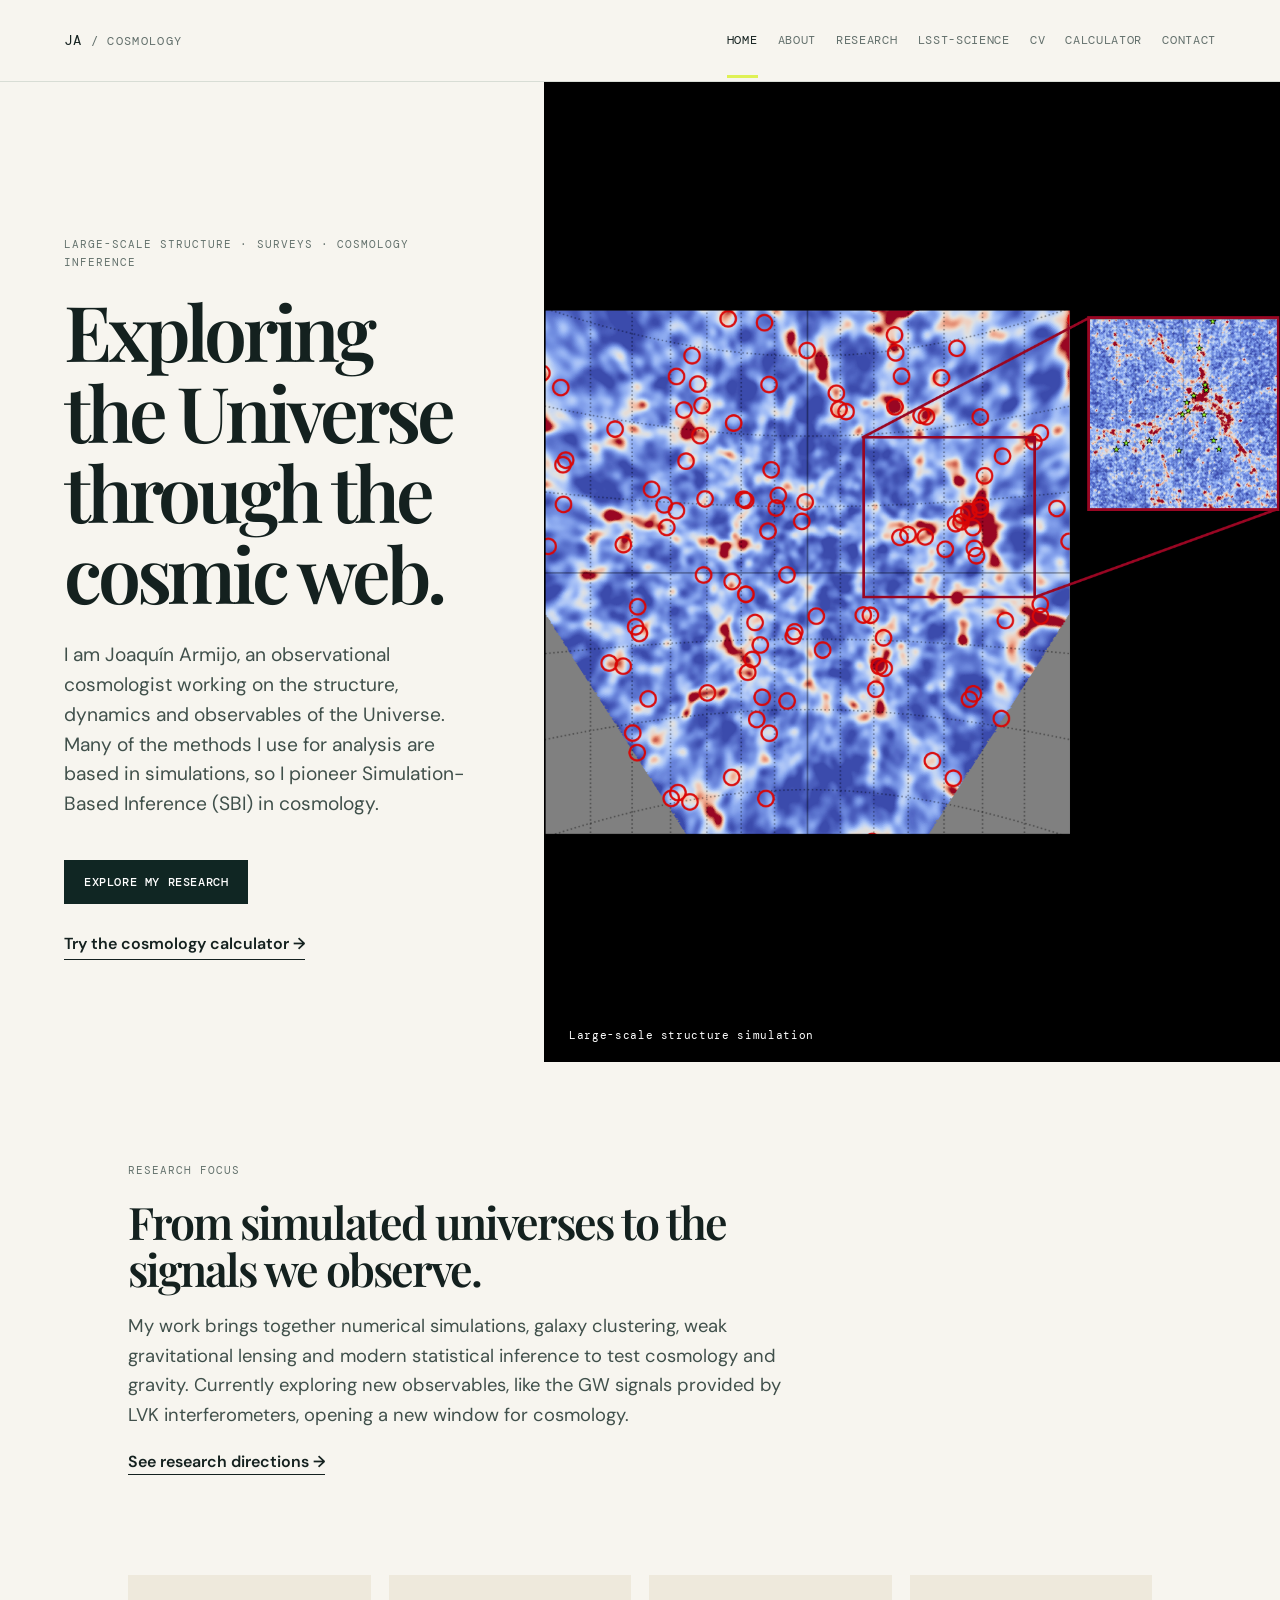
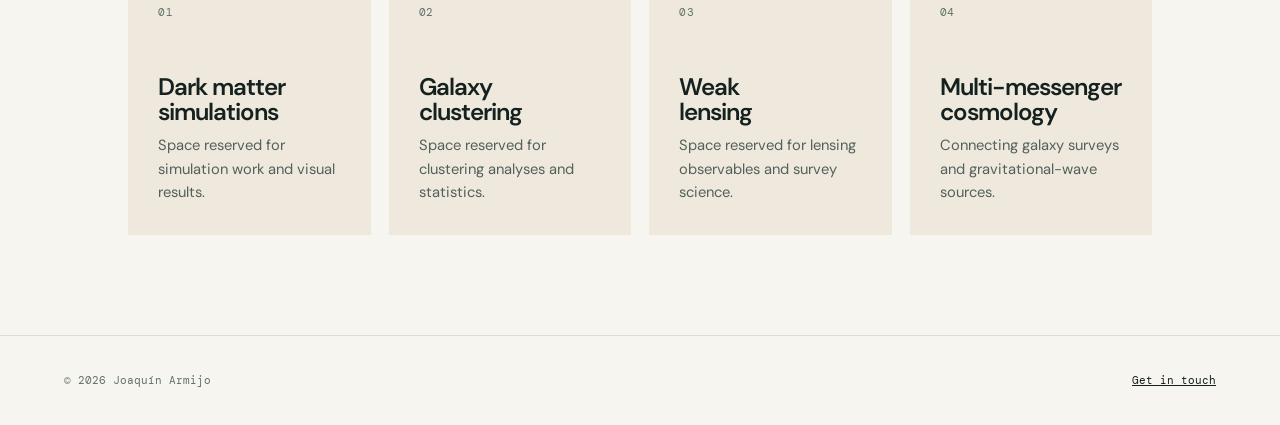
==== commit 1f2dafe1: "Add LSST science section and research page links" ====
--- a/index.html
+++ b/index.html
@@ -16,6 +16,7 @@
       <nav aria-label="Primary navigation">
         <a class="active" href="index.html">Home</a
         ><a href="about.html">About</a><a href="research.html">Research</a
+        ><a href="lsst-science.html">LSST-Science</a
         ><a href="cv.html">CV</a><a href="calculator.html">Calculator</a
         ><a href="contact.html">Contact</a>
       </nav>
--- a/assets/site.css
+++ b/assets/site.css
@@ -1,2 +1,2 @@
 @import url('https://fonts.googleapis.com/css2?family=DM+Mono:wght@400;500&family=DM+Sans:opsz,wght@9..40,400;9..40,500;9..40,600&family=Playfair+Display:ital,wght@0,600;0,700;1,600&display=swap');
-:root{--ink:#14211f;--muted:#63706c;--paper:#f7f5ef;--line:#d8ddd5;--lime:#dff155;--night:#102623;--cream:#eee9dc}*{box-sizing:border-box}html{scroll-behavior:smooth}body{margin:0;background:var(--paper);color:var(--ink);font-family:"DM Sans",sans-serif;font-size:16px;line-height:1.6}.site-header{min-height:82px;padding:0 5vw;display:flex;justify-content:space-between;align-items:center;border-bottom:1px solid var(--line);gap:25px}.wordmark{font-family:"DM Mono",monospace;font-size:.9rem;letter-spacing:.09em;color:var(--ink);text-decoration:none;white-space:nowrap}.wordmark span{color:var(--muted);font-size:.72rem}nav{display:flex;gap:20px;flex-wrap:wrap;justify-content:flex-end}nav a{font-family:"DM Mono",monospace;font-size:.72rem;text-transform:uppercase;letter-spacing:.06em;color:var(--muted);text-decoration:none;padding:29px 0 24px;border-bottom:3px solid transparent}nav a:hover,nav a.active{color:var(--ink);border-color:var(--lime)}h1,h2,h3{line-height:1.05;margin:0;font-weight:600}h1,h2{font-family:"Playfair Display",serif}h1{font-size:clamp(2.8rem,6vw,6.4rem);letter-spacing:-.055em}h2{font-size:clamp(2rem,3.5vw,3.5rem);letter-spacing:-.045em}h3{font-size:1.5rem;letter-spacing:-.04em}p{margin:0 0 1.2rem}.lede{font-size:1.2rem;line-height:1.55;color:#40504b;max-width:680px}.eyebrow{font-family:"DM Mono",monospace;text-transform:uppercase;letter-spacing:.09em;font-size:.71rem;color:#64726d;margin-bottom:18px}.hero{min-height:calc(100vh - 82px);display:grid;grid-template-columns:.85fr 1.15fr}.hero-copy{padding:12vw 5vw 8vw;display:flex;flex-direction:column;justify-content:center}.hero-copy h1{max-width:700px}.hero-copy .lede{margin-top:28px}.actions{display:flex;align-items:center;gap:27px;flex-wrap:wrap;margin-top:22px}.button{border:0;background:var(--night);color:white;text-decoration:none;padding:14px 20px;font:500 .75rem "DM Mono",monospace;letter-spacing:.05em;text-transform:uppercase;cursor:pointer}.button:hover{background:#294843}.text-link{color:var(--ink);font-weight:600;text-decoration:none;border-bottom:1px solid var(--ink);padding-bottom:2px}.hero-image{margin:0;position:relative;background:#000;min-height:500px}.hero-image img{height:100%;width:100%;object-fit:contain;filter:saturate(.8) contrast(1.05)}.hero-image p{position:absolute;bottom:20px;left:25px;color:white;font:400 .68rem "DM Mono",monospace;letter-spacing:.06em;margin:0}.section,.page{padding:100px 10vw}.intro{max-width:1050px}.intro h2{max-width:720px;margin-bottom:20px}.intro>p:not(.eyebrow){max-width:680px;font-size:1.15rem;color:#40504b}.feature-grid{padding-top:0;display:grid;grid-template-columns:repeat(4,1fr);gap:18px}.feature{min-height:260px;background:var(--cream);padding:30px;text-decoration:none;color:var(--ink);display:flex;flex-direction:column;transition:transform .18s,background .18s}.feature:hover{transform:translateY(-5px);background:var(--lime)}.feature span,.research-directions span,.paper-list span,.download-grid span{font:400 .68rem "DM Mono",monospace;color:#60706a;letter-spacing:.08em}.feature h3{margin:auto 0 10px}.feature p{color:#52605b;margin:0;font-size:.92rem}.page{max-width:1400px;margin:auto}.page>h1{max-width:1000px;margin-bottom:24px}.two-column{display:grid;grid-template-columns:1.05fr .95fr;gap:9vw;margin-top:55px}.two-column figure{margin:0}.two-column img{width:100%;display:block}.two-column figcaption{font:400 .72rem "DM Mono",monospace;color:var(--muted);margin-top:9px}blockquote{margin:35px 0 0;padding:25px;border-left:3px solid var(--lime);background:#eef0e9;font-family:"Playfair Display",serif;font-size:1.15rem;line-height:1.5}blockquote cite{display:block;margin-top:12px;font:400 .75rem "DM Mono",monospace;color:var(--muted)}.research{padding-bottom:0}.research-directions{margin:90px -10vw 100px}.research-directions article{display:grid;grid-template-columns:43% 1fr;min-height:340px;background:var(--night);color:#f7f5ef}.research-directions article:nth-child(even){background:#293e39}.research-directions article#clustering,.research-directions article#multi-messenger{background:#000}.research-directions img{width:100%;height:100%;object-fit:cover;filter:saturate(.75)}.research-directions article>div{padding:65px 10vw 55px 7vw}.research-directions h2{margin:15px 0}.research-directions p{color:#ced7d2;max-width:570px}.paper-section{display:grid;grid-template-columns:.8fr 1.2fr;gap:80px;padding-bottom:100px}.paper-section h2{margin-bottom:16px}.paper-list{border-top:1px solid var(--line)}.paper-list a{display:grid;grid-template-columns:56px 1fr auto;gap:15px;padding:22px 0;border-bottom:1px solid var(--line);text-decoration:none;color:var(--ink)}.paper-list strong{font-size:1rem;line-height:1.35}.paper-list i{font:400 .68rem "DM Mono",monospace;font-style:normal;color:var(--muted);white-space:nowrap}.paper-list a:hover strong{color:#507065}.links-block{background:var(--cream);margin:0 -10vw}.links-block a{display:block;color:var(--ink);text-decoration:none;border-bottom:1px solid var(--line);padding:13px 0;max-width:650px}.narrow{max-width:920px;min-height:600px}.download-grid{display:grid;grid-template-columns:1fr 1fr;gap:18px;margin-top:58px}.download-grid a{background:var(--night);color:#f6f5ef;padding:32px;text-decoration:none;min-height:250px;display:flex;flex-direction:column}.download-grid a:nth-child(2){background:#406159}.download-grid h2{margin:30px 0 12px}.download-grid p{color:#d6dfdb}.download-grid b{margin-top:auto;font:500 .72rem "DM Mono",monospace;text-transform:uppercase;letter-spacing:.06em}.talk-list{border-top:1px solid var(--line)}.talk-list a{display:flex;justify-content:space-between;gap:20px;padding:17px 0;border-bottom:1px solid var(--line);color:var(--ink);text-decoration:none}.talk-list span{font:400 .7rem "DM Mono",monospace;color:var(--muted)}.contact-list{margin-top:55px;border-top:1px solid var(--line)}.contact-list div{display:grid;grid-template-columns:140px 1fr;gap:20px;padding:20px 0;border-bottom:1px solid var(--line)}dt{font:400 .7rem "DM Mono",monospace;text-transform:uppercase;color:var(--muted)}dd{margin:0}dd a{color:var(--ink)}.calculator-layout{display:grid;grid-template-columns:360px 1fr;gap:25px;margin-top:55px}.parameter-panel{background:var(--night);color:white;padding:32px}.parameter-panel label{font:500 .78rem "DM Mono",monospace;letter-spacing:.02em;display:block;margin-bottom:19px}.parameter-panel small{font-size:.63rem;color:#bfcbc5;display:block}.parameter-panel input{width:100%;margin-top:7px;padding:10px;background:transparent;color:white;border:1px solid #547069;font:400 1rem "DM Mono",monospace}.parameter-panel .button{background:var(--lime);color:var(--ink);width:100%;margin:8px 0 19px}.fine-print{font-size:.72rem;line-height:1.45;color:#b8c6c0;margin:0}.result-panel{background:var(--cream);padding:35px}.result-grid{display:grid;grid-template-columns:1fr 1fr;gap:1px;background:#cfd6ce}.result-grid div{min-height:145px;background:var(--paper);padding:25px;display:flex;flex-direction:column}.result-grid span,.result-grid small{font:400 .68rem "DM Mono",monospace;text-transform:uppercase;letter-spacing:.04em;color:var(--muted)}.result-grid strong{font-family:"Playfair Display",serif;font-size:clamp(1.8rem,4vw,3.3rem);line-height:1;margin:auto 0 5px}.calculation-note{font-size:.78rem;color:var(--muted);margin:23px 0 0}.astropy-note{padding-left:0;padding-right:0;max-width:800px}.astropy-note h2{margin-bottom:14px}.astropy-note code{font-family:"DM Mono",monospace;font-size:.87em;background:#e9ebe5;padding:2px 4px}footer{min-height:90px;padding:0 5vw;border-top:1px solid var(--line);display:flex;align-items:center;justify-content:space-between;font:400 .7rem "DM Mono",monospace;color:var(--muted)}footer a{color:var(--ink)}@media(max-width:760px){.site-header{padding:18px 6vw;display:block}.wordmark{display:block;margin-bottom:14px}nav{justify-content:flex-start;gap:13px}nav a{padding:0 0 5px}.hero{grid-template-columns:1fr;min-height:auto}.hero-copy{padding:90px 7vw 70px}.hero-image{height:400px}.section,.page{padding:70px 7vw}.feature-grid{grid-template-columns:1fr;gap:10px}.feature{min-height:180px}.two-column,.paper-section,.calculator-layout{grid-template-columns:1fr;gap:35px}.research-directions{margin:65px -7vw 70px}.research-directions article{grid-template-columns:1fr}.research-directions img{height:240px}.research-directions article>div{padding:42px 7vw}.paper-section{padding-bottom:70px}.links-block{margin:0 -7vw}.download-grid{grid-template-columns:1fr;margin-top:38px}.paper-list a{grid-template-columns:45px 1fr}.paper-list i{grid-column:2}.contact-list div{grid-template-columns:1fr;gap:4px}.result-panel{padding:23px}.result-grid{grid-template-columns:1fr}.result-grid div{min-height:125px}}
+:root{--ink:#14211f;--muted:#63706c;--paper:#f7f5ef;--line:#d8ddd5;--lime:#dff155;--night:#102623;--cream:#eee9dc}*{box-sizing:border-box}html{scroll-behavior:smooth}body{margin:0;background:var(--paper);color:var(--ink);font-family:"DM Sans",sans-serif;font-size:16px;line-height:1.6}.site-header{min-height:82px;padding:0 5vw;display:flex;justify-content:space-between;align-items:center;border-bottom:1px solid var(--line);gap:25px}.wordmark{font-family:"DM Mono",monospace;font-size:.9rem;letter-spacing:.09em;color:var(--ink);text-decoration:none;white-space:nowrap}.wordmark span{color:var(--muted);font-size:.72rem}nav{display:flex;gap:20px;flex-wrap:wrap;justify-content:flex-end}nav a{font-family:"DM Mono",monospace;font-size:.72rem;text-transform:uppercase;letter-spacing:.06em;color:var(--muted);text-decoration:none;padding:29px 0 24px;border-bottom:3px solid transparent}nav a:hover,nav a.active{color:var(--ink);border-color:var(--lime)}h1,h2,h3{line-height:1.05;margin:0;font-weight:600}h1,h2{font-family:"Playfair Display",serif}h1{font-size:clamp(2.8rem,6vw,6.4rem);letter-spacing:-.055em}h2{font-size:clamp(2rem,3.5vw,3.5rem);letter-spacing:-.045em}h3{font-size:1.5rem;letter-spacing:-.04em}p{margin:0 0 1.2rem}.lede{font-size:1.2rem;line-height:1.55;color:#40504b;max-width:680px}.eyebrow{font-family:"DM Mono",monospace;text-transform:uppercase;letter-spacing:.09em;font-size:.71rem;color:#64726d;margin-bottom:18px}.hero{min-height:calc(100vh - 82px);display:grid;grid-template-columns:.85fr 1.15fr}.hero-copy{padding:12vw 5vw 8vw;display:flex;flex-direction:column;justify-content:center}.hero-copy h1{max-width:700px}.hero-copy .lede{margin-top:28px}.actions{display:flex;align-items:center;gap:27px;flex-wrap:wrap;margin-top:22px}.button{border:0;background:var(--night);color:white;text-decoration:none;padding:14px 20px;font:500 .75rem "DM Mono",monospace;letter-spacing:.05em;text-transform:uppercase;cursor:pointer}.button:hover{background:#294843}.text-link{color:var(--ink);font-weight:600;text-decoration:none;border-bottom:1px solid var(--ink);padding-bottom:2px}.hero-image{margin:0;position:relative;background:#000;min-height:500px}.hero-image img{height:100%;width:100%;object-fit:contain;filter:saturate(.8) contrast(1.05)}.hero-image p{position:absolute;bottom:20px;left:25px;color:white;font:400 .68rem "DM Mono",monospace;letter-spacing:.06em;margin:0}.section,.page{padding:100px 10vw}.intro{max-width:1050px}.intro h2{max-width:720px;margin-bottom:20px}.intro>p:not(.eyebrow){max-width:680px;font-size:1.15rem;color:#40504b}.feature-grid{padding-top:0;display:grid;grid-template-columns:repeat(4,1fr);gap:18px}.feature{min-height:260px;background:var(--cream);padding:30px;text-decoration:none;color:var(--ink);display:flex;flex-direction:column;transition:transform .18s,background .18s}.feature:hover{transform:translateY(-5px);background:var(--lime)}.feature span,.research-directions span,.paper-list span,.download-grid span{font:400 .68rem "DM Mono",monospace;color:#60706a;letter-spacing:.08em}.feature h3{margin:auto 0 10px}.feature p{color:#52605b;margin:0;font-size:.92rem}.page{max-width:1400px;margin:auto}.page>h1{max-width:1000px;margin-bottom:24px}.two-column{display:grid;grid-template-columns:1.05fr .95fr;gap:9vw;margin-top:55px}.two-column figure{margin:0}.two-column img{width:100%;display:block}.two-column figcaption{font:400 .72rem "DM Mono",monospace;color:var(--muted);margin-top:9px}blockquote{margin:35px 0 0;padding:25px;border-left:3px solid var(--lime);background:#eef0e9;font-family:"Playfair Display",serif;font-size:1.15rem;line-height:1.5}blockquote cite{display:block;margin-top:12px;font:400 .75rem "DM Mono",monospace;color:var(--muted)}.research{padding-bottom:0}.research-directions{margin:90px -10vw 100px}.research-directions article{display:grid;grid-template-columns:43% 1fr;min-height:340px;background:var(--night);color:#f7f5ef}.research-directions article:nth-child(even){background:#293e39}.research-directions article#clustering,.research-directions article#multi-messenger{background:#000}.research-directions h2 a{color:inherit;text-decoration:none}.research-directions img{width:100%;height:100%;object-fit:cover;filter:saturate(.75)}.research-directions article>div{padding:65px 10vw 55px 7vw}.research-directions h2{margin:15px 0}.research-directions p{color:#ced7d2;max-width:570px}.paper-section{display:grid;grid-template-columns:.8fr 1.2fr;gap:80px;padding-bottom:100px}.paper-section h2{margin-bottom:16px}.paper-list{border-top:1px solid var(--line)}.paper-list a{display:grid;grid-template-columns:56px 1fr auto;gap:15px;padding:22px 0;border-bottom:1px solid var(--line);text-decoration:none;color:var(--ink)}.paper-list strong{font-size:1rem;line-height:1.35}.paper-list i{font:400 .68rem "DM Mono",monospace;font-style:normal;color:var(--muted);white-space:nowrap}.paper-list a:hover strong{color:#507065}.links-block{background:var(--cream);margin:0 -10vw}.links-block a{display:block;color:var(--ink);text-decoration:none;border-bottom:1px solid var(--line);padding:13px 0;max-width:650px}.narrow{max-width:920px;min-height:600px}.download-grid{display:grid;grid-template-columns:1fr 1fr;gap:18px;margin-top:58px}.download-grid a{background:var(--night);color:#f6f5ef;padding:32px;text-decoration:none;min-height:250px;display:flex;flex-direction:column}.download-grid a:nth-child(2){background:#406159}.download-grid h2{margin:30px 0 12px}.download-grid p{color:#d6dfdb}.download-grid b{margin-top:auto;font:500 .72rem "DM Mono",monospace;text-transform:uppercase;letter-spacing:.06em}.talk-list{border-top:1px solid var(--line)}.talk-list a{display:flex;justify-content:space-between;gap:20px;padding:17px 0;border-bottom:1px solid var(--line);color:var(--ink);text-decoration:none}.talk-list span{font:400 .7rem "DM Mono",monospace;color:var(--muted)}.contact-list{margin-top:55px;border-top:1px solid var(--line)}.contact-list div{display:grid;grid-template-columns:140px 1fr;gap:20px;padding:20px 0;border-bottom:1px solid var(--line)}dt{font:400 .7rem "DM Mono",monospace;text-transform:uppercase;color:var(--muted)}dd{margin:0}dd a{color:var(--ink)}.calculator-layout{display:grid;grid-template-columns:360px 1fr;gap:25px;margin-top:55px}.parameter-panel{background:var(--night);color:white;padding:32px}.parameter-panel label{font:500 .78rem "DM Mono",monospace;letter-spacing:.02em;display:block;margin-bottom:19px}.parameter-panel small{font-size:.63rem;color:#bfcbc5;display:block}.parameter-panel input{width:100%;margin-top:7px;padding:10px;background:transparent;color:white;border:1px solid #547069;font:400 1rem "DM Mono",monospace}.parameter-panel .button{background:var(--lime);color:var(--ink);width:100%;margin:8px 0 19px}.fine-print{font-size:.72rem;line-height:1.45;color:#b8c6c0;margin:0}.result-panel{background:var(--cream);padding:35px}.result-grid{display:grid;grid-template-columns:1fr 1fr;gap:1px;background:#cfd6ce}.result-grid div{min-height:145px;background:var(--paper);padding:25px;display:flex;flex-direction:column}.result-grid span,.result-grid small{font:400 .68rem "DM Mono",monospace;text-transform:uppercase;letter-spacing:.04em;color:var(--muted)}.result-grid strong{font-family:"Playfair Display",serif;font-size:clamp(1.8rem,4vw,3.3rem);line-height:1;margin:auto 0 5px}.calculation-note{font-size:.78rem;color:var(--muted);margin:23px 0 0}.astropy-note{padding-left:0;padding-right:0;max-width:800px}.astropy-note h2{margin-bottom:14px}.astropy-note code{font-family:"DM Mono",monospace;font-size:.87em;background:#e9ebe5;padding:2px 4px}footer{min-height:90px;padding:0 5vw;border-top:1px solid var(--line);display:flex;align-items:center;justify-content:space-between;font:400 .7rem "DM Mono",monospace;color:var(--muted)}footer a{color:var(--ink)}@media(max-width:760px){.site-header{padding:18px 6vw;display:block}.wordmark{display:block;margin-bottom:14px}nav{justify-content:flex-start;gap:13px}nav a{padding:0 0 5px}.hero{grid-template-columns:1fr;min-height:auto}.hero-copy{padding:90px 7vw 70px}.hero-image{height:400px}.section,.page{padding:70px 7vw}.feature-grid{grid-template-columns:1fr;gap:10px}.feature{min-height:180px}.two-column,.paper-section,.calculator-layout{grid-template-columns:1fr;gap:35px}.research-directions{margin:65px -7vw 70px}.research-directions article{grid-template-columns:1fr}.research-directions img{height:240px}.research-directions article>div{padding:42px 7vw}.paper-section{padding-bottom:70px}.links-block{margin:0 -7vw}.download-grid{grid-template-columns:1fr;margin-top:38px}.paper-list a{grid-template-columns:45px 1fr}.paper-list i{grid-column:2}.contact-list div{grid-template-columns:1fr;gap:4px}.result-panel{padding:23px}.result-grid{grid-template-columns:1fr}.result-grid div{min-height:125px}}
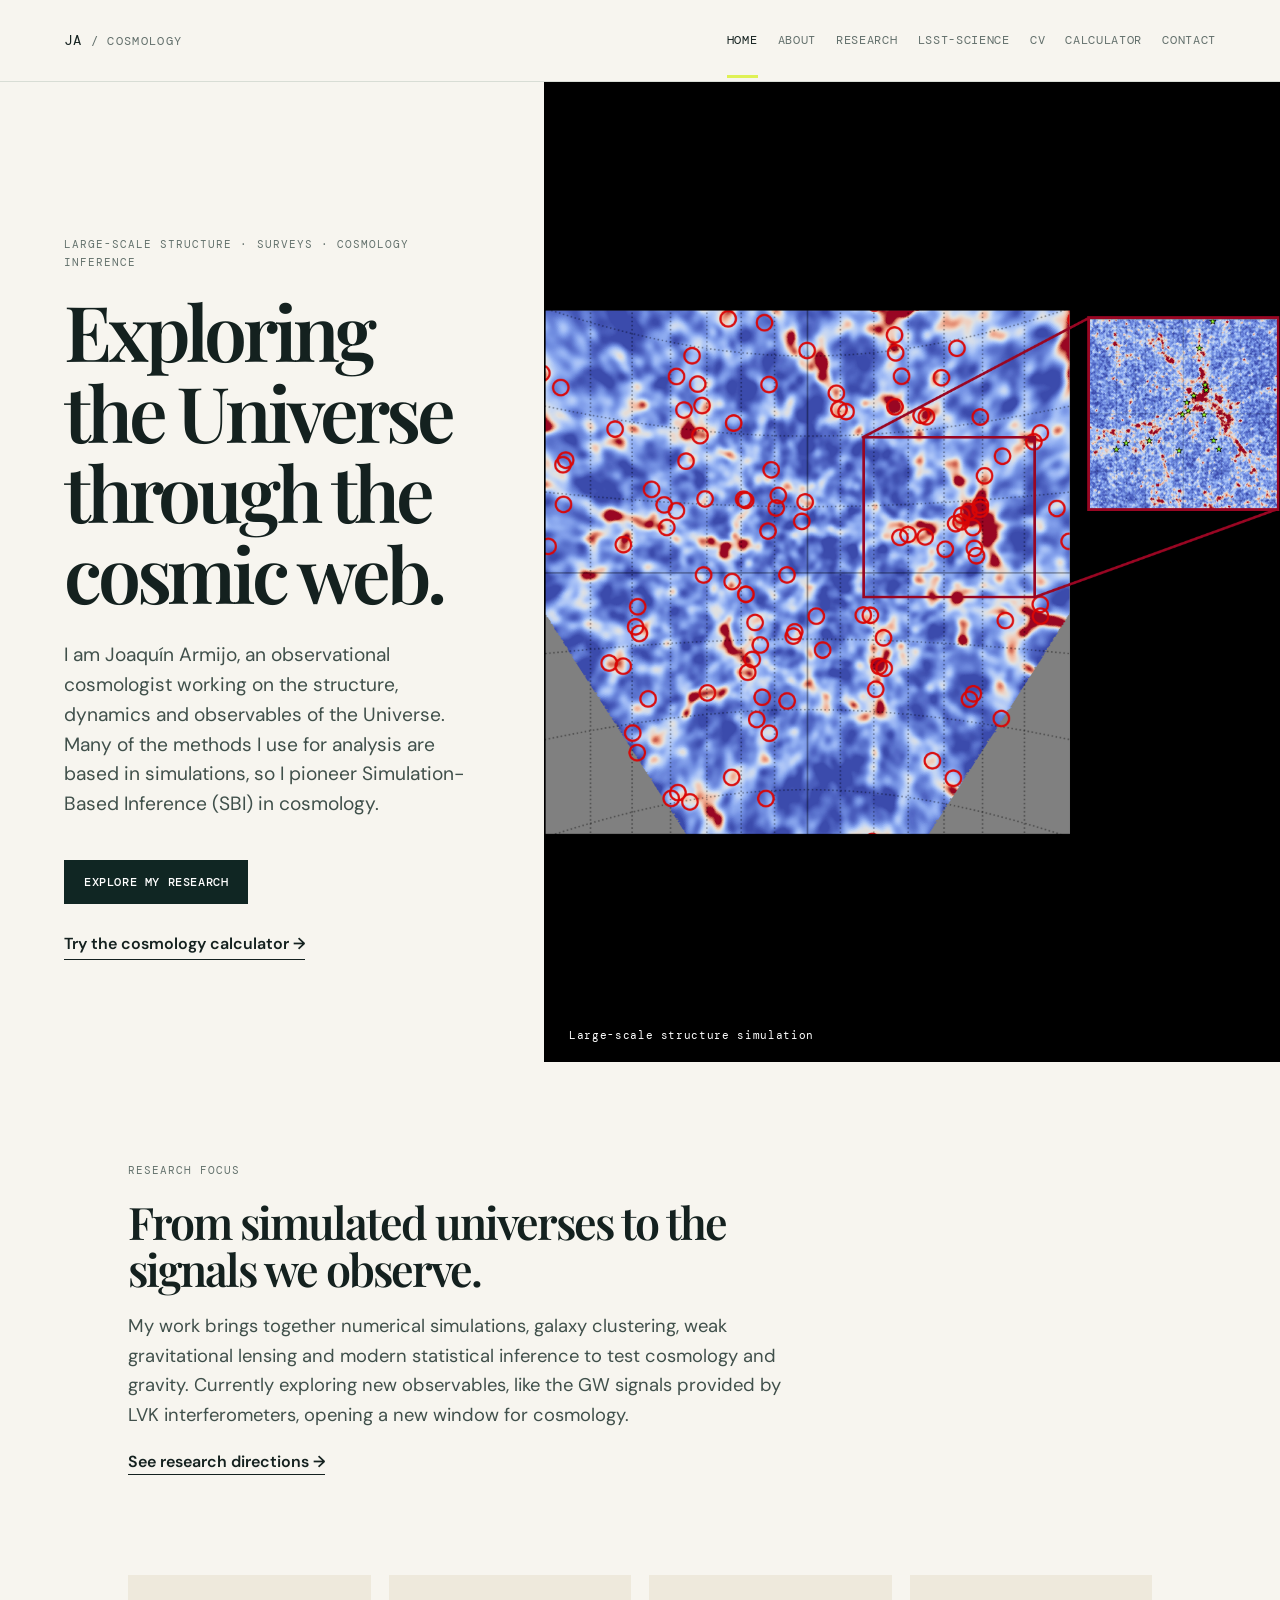
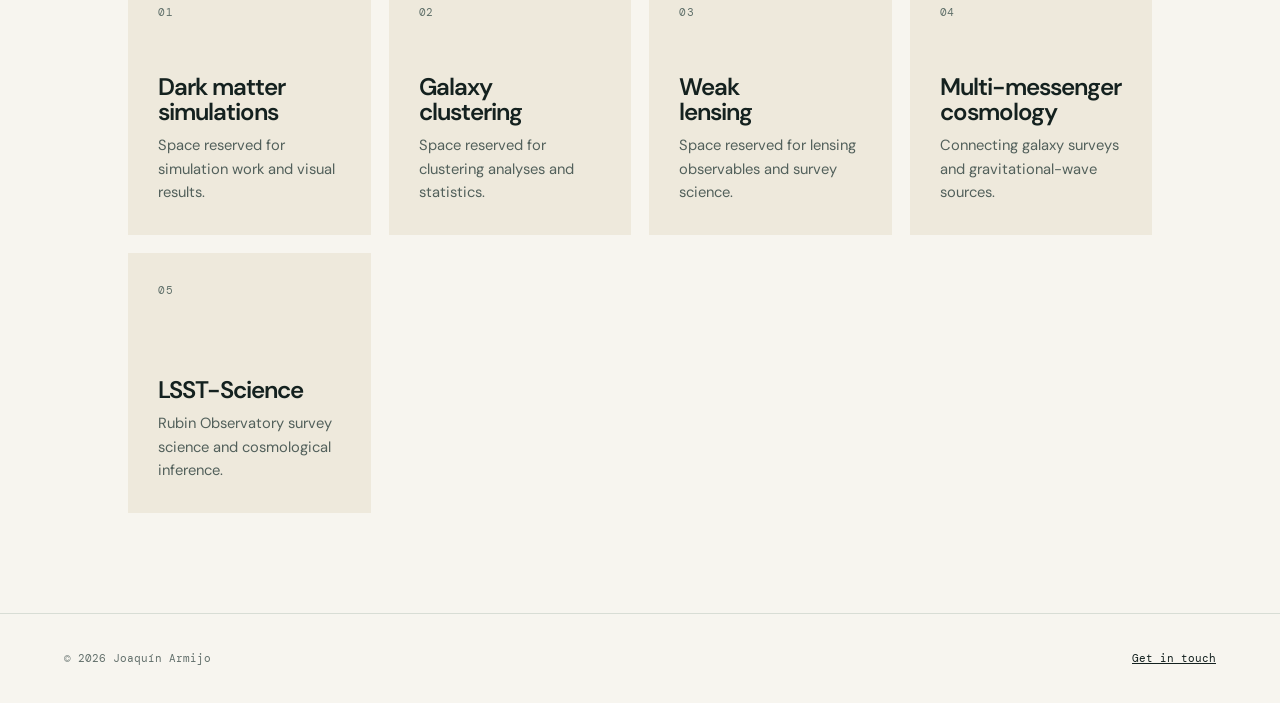
==== commit c2a36c26: "Add recent publications and LSST homepage card" ====
--- a/index.html
+++ b/index.html
@@ -78,6 +78,10 @@
           ><span>04</span>
           <h3>Multi-messenger<br />cosmology</h3>
           <p>Connecting galaxy surveys and gravitational-wave sources.</p></a
+        ><a href="lsst-science.html" class="feature"
+          ><span>05</span>
+          <h3>LSST-Science</h3>
+          <p>Rubin Observatory survey science and cosmological inference.</p></a
         >
       </section>
     </main>
--- a/assets/site.css
+++ b/assets/site.css
@@ -1,2 +1,2 @@
 @import url('https://fonts.googleapis.com/css2?family=DM+Mono:wght@400;500&family=DM+Sans:opsz,wght@9..40,400;9..40,500;9..40,600&family=Playfair+Display:ital,wght@0,600;0,700;1,600&display=swap');
-:root{--ink:#14211f;--muted:#63706c;--paper:#f7f5ef;--line:#d8ddd5;--lime:#dff155;--night:#102623;--cream:#eee9dc}*{box-sizing:border-box}html{scroll-behavior:smooth}body{margin:0;background:var(--paper);color:var(--ink);font-family:"DM Sans",sans-serif;font-size:16px;line-height:1.6}.site-header{min-height:82px;padding:0 5vw;display:flex;justify-content:space-between;align-items:center;border-bottom:1px solid var(--line);gap:25px}.wordmark{font-family:"DM Mono",monospace;font-size:.9rem;letter-spacing:.09em;color:var(--ink);text-decoration:none;white-space:nowrap}.wordmark span{color:var(--muted);font-size:.72rem}nav{display:flex;gap:20px;flex-wrap:wrap;justify-content:flex-end}nav a{font-family:"DM Mono",monospace;font-size:.72rem;text-transform:uppercase;letter-spacing:.06em;color:var(--muted);text-decoration:none;padding:29px 0 24px;border-bottom:3px solid transparent}nav a:hover,nav a.active{color:var(--ink);border-color:var(--lime)}h1,h2,h3{line-height:1.05;margin:0;font-weight:600}h1,h2{font-family:"Playfair Display",serif}h1{font-size:clamp(2.8rem,6vw,6.4rem);letter-spacing:-.055em}h2{font-size:clamp(2rem,3.5vw,3.5rem);letter-spacing:-.045em}h3{font-size:1.5rem;letter-spacing:-.04em}p{margin:0 0 1.2rem}.lede{font-size:1.2rem;line-height:1.55;color:#40504b;max-width:680px}.eyebrow{font-family:"DM Mono",monospace;text-transform:uppercase;letter-spacing:.09em;font-size:.71rem;color:#64726d;margin-bottom:18px}.hero{min-height:calc(100vh - 82px);display:grid;grid-template-columns:.85fr 1.15fr}.hero-copy{padding:12vw 5vw 8vw;display:flex;flex-direction:column;justify-content:center}.hero-copy h1{max-width:700px}.hero-copy .lede{margin-top:28px}.actions{display:flex;align-items:center;gap:27px;flex-wrap:wrap;margin-top:22px}.button{border:0;background:var(--night);color:white;text-decoration:none;padding:14px 20px;font:500 .75rem "DM Mono",monospace;letter-spacing:.05em;text-transform:uppercase;cursor:pointer}.button:hover{background:#294843}.text-link{color:var(--ink);font-weight:600;text-decoration:none;border-bottom:1px solid var(--ink);padding-bottom:2px}.hero-image{margin:0;position:relative;background:#000;min-height:500px}.hero-image img{height:100%;width:100%;object-fit:contain;filter:saturate(.8) contrast(1.05)}.hero-image p{position:absolute;bottom:20px;left:25px;color:white;font:400 .68rem "DM Mono",monospace;letter-spacing:.06em;margin:0}.section,.page{padding:100px 10vw}.intro{max-width:1050px}.intro h2{max-width:720px;margin-bottom:20px}.intro>p:not(.eyebrow){max-width:680px;font-size:1.15rem;color:#40504b}.feature-grid{padding-top:0;display:grid;grid-template-columns:repeat(4,1fr);gap:18px}.feature{min-height:260px;background:var(--cream);padding:30px;text-decoration:none;color:var(--ink);display:flex;flex-direction:column;transition:transform .18s,background .18s}.feature:hover{transform:translateY(-5px);background:var(--lime)}.feature span,.research-directions span,.paper-list span,.download-grid span{font:400 .68rem "DM Mono",monospace;color:#60706a;letter-spacing:.08em}.feature h3{margin:auto 0 10px}.feature p{color:#52605b;margin:0;font-size:.92rem}.page{max-width:1400px;margin:auto}.page>h1{max-width:1000px;margin-bottom:24px}.two-column{display:grid;grid-template-columns:1.05fr .95fr;gap:9vw;margin-top:55px}.two-column figure{margin:0}.two-column img{width:100%;display:block}.two-column figcaption{font:400 .72rem "DM Mono",monospace;color:var(--muted);margin-top:9px}blockquote{margin:35px 0 0;padding:25px;border-left:3px solid var(--lime);background:#eef0e9;font-family:"Playfair Display",serif;font-size:1.15rem;line-height:1.5}blockquote cite{display:block;margin-top:12px;font:400 .75rem "DM Mono",monospace;color:var(--muted)}.research{padding-bottom:0}.research-directions{margin:90px -10vw 100px}.research-directions article{display:grid;grid-template-columns:43% 1fr;min-height:340px;background:var(--night);color:#f7f5ef}.research-directions article:nth-child(even){background:#293e39}.research-directions article#clustering,.research-directions article#multi-messenger{background:#000}.research-directions h2 a{color:inherit;text-decoration:none}.research-directions img{width:100%;height:100%;object-fit:cover;filter:saturate(.75)}.research-directions article>div{padding:65px 10vw 55px 7vw}.research-directions h2{margin:15px 0}.research-directions p{color:#ced7d2;max-width:570px}.paper-section{display:grid;grid-template-columns:.8fr 1.2fr;gap:80px;padding-bottom:100px}.paper-section h2{margin-bottom:16px}.paper-list{border-top:1px solid var(--line)}.paper-list a{display:grid;grid-template-columns:56px 1fr auto;gap:15px;padding:22px 0;border-bottom:1px solid var(--line);text-decoration:none;color:var(--ink)}.paper-list strong{font-size:1rem;line-height:1.35}.paper-list i{font:400 .68rem "DM Mono",monospace;font-style:normal;color:var(--muted);white-space:nowrap}.paper-list a:hover strong{color:#507065}.links-block{background:var(--cream);margin:0 -10vw}.links-block a{display:block;color:var(--ink);text-decoration:none;border-bottom:1px solid var(--line);padding:13px 0;max-width:650px}.narrow{max-width:920px;min-height:600px}.download-grid{display:grid;grid-template-columns:1fr 1fr;gap:18px;margin-top:58px}.download-grid a{background:var(--night);color:#f6f5ef;padding:32px;text-decoration:none;min-height:250px;display:flex;flex-direction:column}.download-grid a:nth-child(2){background:#406159}.download-grid h2{margin:30px 0 12px}.download-grid p{color:#d6dfdb}.download-grid b{margin-top:auto;font:500 .72rem "DM Mono",monospace;text-transform:uppercase;letter-spacing:.06em}.talk-list{border-top:1px solid var(--line)}.talk-list a{display:flex;justify-content:space-between;gap:20px;padding:17px 0;border-bottom:1px solid var(--line);color:var(--ink);text-decoration:none}.talk-list span{font:400 .7rem "DM Mono",monospace;color:var(--muted)}.contact-list{margin-top:55px;border-top:1px solid var(--line)}.contact-list div{display:grid;grid-template-columns:140px 1fr;gap:20px;padding:20px 0;border-bottom:1px solid var(--line)}dt{font:400 .7rem "DM Mono",monospace;text-transform:uppercase;color:var(--muted)}dd{margin:0}dd a{color:var(--ink)}.calculator-layout{display:grid;grid-template-columns:360px 1fr;gap:25px;margin-top:55px}.parameter-panel{background:var(--night);color:white;padding:32px}.parameter-panel label{font:500 .78rem "DM Mono",monospace;letter-spacing:.02em;display:block;margin-bottom:19px}.parameter-panel small{font-size:.63rem;color:#bfcbc5;display:block}.parameter-panel input{width:100%;margin-top:7px;padding:10px;background:transparent;color:white;border:1px solid #547069;font:400 1rem "DM Mono",monospace}.parameter-panel .button{background:var(--lime);color:var(--ink);width:100%;margin:8px 0 19px}.fine-print{font-size:.72rem;line-height:1.45;color:#b8c6c0;margin:0}.result-panel{background:var(--cream);padding:35px}.result-grid{display:grid;grid-template-columns:1fr 1fr;gap:1px;background:#cfd6ce}.result-grid div{min-height:145px;background:var(--paper);padding:25px;display:flex;flex-direction:column}.result-grid span,.result-grid small{font:400 .68rem "DM Mono",monospace;text-transform:uppercase;letter-spacing:.04em;color:var(--muted)}.result-grid strong{font-family:"Playfair Display",serif;font-size:clamp(1.8rem,4vw,3.3rem);line-height:1;margin:auto 0 5px}.calculation-note{font-size:.78rem;color:var(--muted);margin:23px 0 0}.astropy-note{padding-left:0;padding-right:0;max-width:800px}.astropy-note h2{margin-bottom:14px}.astropy-note code{font-family:"DM Mono",monospace;font-size:.87em;background:#e9ebe5;padding:2px 4px}footer{min-height:90px;padding:0 5vw;border-top:1px solid var(--line);display:flex;align-items:center;justify-content:space-between;font:400 .7rem "DM Mono",monospace;color:var(--muted)}footer a{color:var(--ink)}@media(max-width:760px){.site-header{padding:18px 6vw;display:block}.wordmark{display:block;margin-bottom:14px}nav{justify-content:flex-start;gap:13px}nav a{padding:0 0 5px}.hero{grid-template-columns:1fr;min-height:auto}.hero-copy{padding:90px 7vw 70px}.hero-image{height:400px}.section,.page{padding:70px 7vw}.feature-grid{grid-template-columns:1fr;gap:10px}.feature{min-height:180px}.two-column,.paper-section,.calculator-layout{grid-template-columns:1fr;gap:35px}.research-directions{margin:65px -7vw 70px}.research-directions article{grid-template-columns:1fr}.research-directions img{height:240px}.research-directions article>div{padding:42px 7vw}.paper-section{padding-bottom:70px}.links-block{margin:0 -7vw}.download-grid{grid-template-columns:1fr;margin-top:38px}.paper-list a{grid-template-columns:45px 1fr}.paper-list i{grid-column:2}.contact-list div{grid-template-columns:1fr;gap:4px}.result-panel{padding:23px}.result-grid{grid-template-columns:1fr}.result-grid div{min-height:125px}}
+:root{--ink:#14211f;--muted:#63706c;--paper:#f7f5ef;--line:#d8ddd5;--lime:#dff155;--night:#102623;--cream:#eee9dc}*{box-sizing:border-box}html{scroll-behavior:smooth}body{margin:0;background:var(--paper);color:var(--ink);font-family:"DM Sans",sans-serif;font-size:16px;line-height:1.6}.site-header{min-height:82px;padding:0 5vw;display:flex;justify-content:space-between;align-items:center;border-bottom:1px solid var(--line);gap:25px}.wordmark{font-family:"DM Mono",monospace;font-size:.9rem;letter-spacing:.09em;color:var(--ink);text-decoration:none;white-space:nowrap}.wordmark span{color:var(--muted);font-size:.72rem}nav{display:flex;gap:20px;flex-wrap:wrap;justify-content:flex-end}nav a{font-family:"DM Mono",monospace;font-size:.72rem;text-transform:uppercase;letter-spacing:.06em;color:var(--muted);text-decoration:none;padding:29px 0 24px;border-bottom:3px solid transparent}nav a:hover,nav a.active{color:var(--ink);border-color:var(--lime)}h1,h2,h3{line-height:1.05;margin:0;font-weight:600}h1,h2{font-family:"Playfair Display",serif}h1{font-size:clamp(2.8rem,6vw,6.4rem);letter-spacing:-.055em}h2{font-size:clamp(2rem,3.5vw,3.5rem);letter-spacing:-.045em}h3{font-size:1.5rem;letter-spacing:-.04em}p{margin:0 0 1.2rem}.lede{font-size:1.2rem;line-height:1.55;color:#40504b;max-width:680px}.eyebrow{font-family:"DM Mono",monospace;text-transform:uppercase;letter-spacing:.09em;font-size:.71rem;color:#64726d;margin-bottom:18px}.hero{min-height:calc(100vh - 82px);display:grid;grid-template-columns:.85fr 1.15fr}.hero-copy{padding:12vw 5vw 8vw;display:flex;flex-direction:column;justify-content:center}.hero-copy h1{max-width:700px}.hero-copy .lede{margin-top:28px}.actions{display:flex;align-items:center;gap:27px;flex-wrap:wrap;margin-top:22px}.button{border:0;background:var(--night);color:white;text-decoration:none;padding:14px 20px;font:500 .75rem "DM Mono",monospace;letter-spacing:.05em;text-transform:uppercase;cursor:pointer}.button:hover{background:#294843}.text-link{color:var(--ink);font-weight:600;text-decoration:none;border-bottom:1px solid var(--ink);padding-bottom:2px}.hero-image{margin:0;position:relative;background:#000;min-height:500px}.hero-image img{height:100%;width:100%;object-fit:contain;filter:saturate(.8) contrast(1.05)}.hero-image p{position:absolute;bottom:20px;left:25px;color:white;font:400 .68rem "DM Mono",monospace;letter-spacing:.06em;margin:0}.section,.page{padding:100px 10vw}.intro{max-width:1050px}.intro h2{max-width:720px;margin-bottom:20px}.intro>p:not(.eyebrow){max-width:680px;font-size:1.15rem;color:#40504b}.feature-grid{padding-top:0;display:grid;grid-template-columns:repeat(4,1fr);gap:18px}.feature{min-height:260px;background:var(--cream);padding:30px;text-decoration:none;color:var(--ink);display:flex;flex-direction:column;transition:transform .18s,background .18s}.feature:hover{transform:translateY(-5px);background:var(--lime)}.feature span,.research-directions span,.paper-list span,.download-grid span{font:400 .68rem "DM Mono",monospace;color:#60706a;letter-spacing:.08em}.feature h3{margin:auto 0 10px}.feature p{color:#52605b;margin:0;font-size:.92rem}.page{max-width:1400px;margin:auto}.page>h1{max-width:1000px;margin-bottom:24px}.two-column{display:grid;grid-template-columns:1.05fr .95fr;gap:9vw;margin-top:55px}.two-column figure{margin:0}.two-column img{width:100%;display:block}.two-column figcaption{font:400 .72rem "DM Mono",monospace;color:var(--muted);margin-top:9px}blockquote{margin:35px 0 0;padding:25px;border-left:3px solid var(--lime);background:#eef0e9;font-family:"Playfair Display",serif;font-size:1.15rem;line-height:1.5}blockquote cite{display:block;margin-top:12px;font:400 .75rem "DM Mono",monospace;color:var(--muted)}.research{padding-bottom:0}.research-directions{margin:90px -10vw 100px}.research-directions article{display:grid;grid-template-columns:43% 1fr;min-height:340px;background:var(--night);color:#f7f5ef}.research-directions article:nth-child(even){background:#293e39}.research-directions article#clustering,.research-directions article#multi-messenger{background:#000}.research-directions h2 a,.research-directions h2 a:visited,.research-directions h2 a:hover{color:#f7f5ef;text-decoration:none}.research-directions img{width:100%;height:100%;object-fit:cover;filter:saturate(.75)}.research-directions article>div{padding:65px 10vw 55px 7vw}.research-directions h2{margin:15px 0}.research-directions p{color:#ced7d2;max-width:570px}.paper-section{display:grid;grid-template-columns:.8fr 1.2fr;gap:80px;padding-bottom:100px}.paper-section h2{margin-bottom:16px}.paper-list{border-top:1px solid var(--line)}.paper-list a{display:grid;grid-template-columns:56px 1fr auto;gap:15px;padding:22px 0;border-bottom:1px solid var(--line);text-decoration:none;color:var(--ink)}.paper-list strong{font-size:1rem;line-height:1.35}.paper-list i{font:400 .68rem "DM Mono",monospace;font-style:normal;color:var(--muted);white-space:nowrap}.paper-list a:hover strong{color:#507065}.links-block{background:var(--cream);margin:0 -10vw}.links-block a{display:block;color:var(--ink);text-decoration:none;border-bottom:1px solid var(--line);padding:13px 0;max-width:650px}.narrow{max-width:920px;min-height:600px}.download-grid{display:grid;grid-template-columns:1fr 1fr;gap:18px;margin-top:58px}.download-grid a{background:var(--night);color:#f6f5ef;padding:32px;text-decoration:none;min-height:250px;display:flex;flex-direction:column}.download-grid a:nth-child(2){background:#406159}.download-grid h2{margin:30px 0 12px}.download-grid p{color:#d6dfdb}.download-grid b{margin-top:auto;font:500 .72rem "DM Mono",monospace;text-transform:uppercase;letter-spacing:.06em}.talk-list{border-top:1px solid var(--line)}.talk-list a{display:flex;justify-content:space-between;gap:20px;padding:17px 0;border-bottom:1px solid var(--line);color:var(--ink);text-decoration:none}.talk-list span{font:400 .7rem "DM Mono",monospace;color:var(--muted)}.contact-list{margin-top:55px;border-top:1px solid var(--line)}.contact-list div{display:grid;grid-template-columns:140px 1fr;gap:20px;padding:20px 0;border-bottom:1px solid var(--line)}dt{font:400 .7rem "DM Mono",monospace;text-transform:uppercase;color:var(--muted)}dd{margin:0}dd a{color:var(--ink)}.calculator-layout{display:grid;grid-template-columns:360px 1fr;gap:25px;margin-top:55px}.parameter-panel{background:var(--night);color:white;padding:32px}.parameter-panel label{font:500 .78rem "DM Mono",monospace;letter-spacing:.02em;display:block;margin-bottom:19px}.parameter-panel small{font-size:.63rem;color:#bfcbc5;display:block}.parameter-panel input{width:100%;margin-top:7px;padding:10px;background:transparent;color:white;border:1px solid #547069;font:400 1rem "DM Mono",monospace}.parameter-panel .button{background:var(--lime);color:var(--ink);width:100%;margin:8px 0 19px}.fine-print{font-size:.72rem;line-height:1.45;color:#b8c6c0;margin:0}.result-panel{background:var(--cream);padding:35px}.result-grid{display:grid;grid-template-columns:1fr 1fr;gap:1px;background:#cfd6ce}.result-grid div{min-height:145px;background:var(--paper);padding:25px;display:flex;flex-direction:column}.result-grid span,.result-grid small{font:400 .68rem "DM Mono",monospace;text-transform:uppercase;letter-spacing:.04em;color:var(--muted)}.result-grid strong{font-family:"Playfair Display",serif;font-size:clamp(1.8rem,4vw,3.3rem);line-height:1;margin:auto 0 5px}.calculation-note{font-size:.78rem;color:var(--muted);margin:23px 0 0}.astropy-note{padding-left:0;padding-right:0;max-width:800px}.astropy-note h2{margin-bottom:14px}.astropy-note code{font-family:"DM Mono",monospace;font-size:.87em;background:#e9ebe5;padding:2px 4px}footer{min-height:90px;padding:0 5vw;border-top:1px solid var(--line);display:flex;align-items:center;justify-content:space-between;font:400 .7rem "DM Mono",monospace;color:var(--muted)}footer a{color:var(--ink)}@media(max-width:760px){.site-header{padding:18px 6vw;display:block}.wordmark{display:block;margin-bottom:14px}nav{justify-content:flex-start;gap:13px}nav a{padding:0 0 5px}.hero{grid-template-columns:1fr;min-height:auto}.hero-copy{padding:90px 7vw 70px}.hero-image{height:400px}.section,.page{padding:70px 7vw}.feature-grid{grid-template-columns:1fr;gap:10px}.feature{min-height:180px}.two-column,.paper-section,.calculator-layout{grid-template-columns:1fr;gap:35px}.research-directions{margin:65px -7vw 70px}.research-directions article{grid-template-columns:1fr}.research-directions img{height:240px}.research-directions article>div{padding:42px 7vw}.paper-section{padding-bottom:70px}.links-block{margin:0 -7vw}.download-grid{grid-template-columns:1fr;margin-top:38px}.paper-list a{grid-template-columns:45px 1fr}.paper-list i{grid-column:2}.contact-list div{grid-template-columns:1fr;gap:4px}.result-panel{padding:23px}.result-grid{grid-template-columns:1fr}.result-grid div{min-height:125px}}
